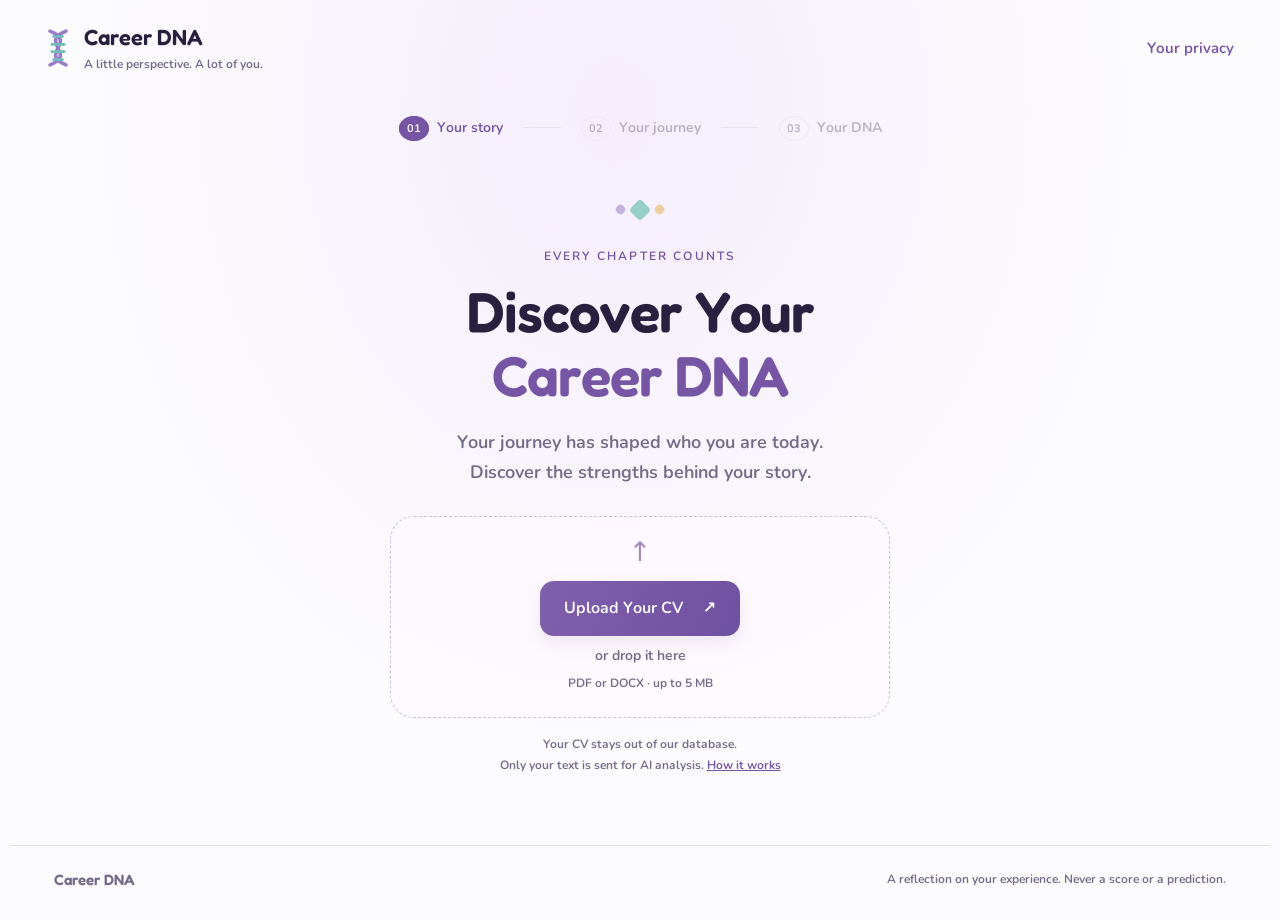
==== preview/index.html @ eb5e619c "Rebuild Career DNA V2 as a CV-only evidence-grounded three-screen experience" ====
<!doctype html>
<html lang="en">
  <head>
    <meta charset="utf-8" />
    <meta name="viewport" content="width=device-width,initial-scale=1" />
    <meta
      name="description"
      content="Discover the strengths behind your story. An evidence-grounded reflection on your professional journey."
    />
    <title>Career DNA · The strengths behind your story</title>
    <style>
@font-face {
  font-family: Rounded;
  src: url("[data-uri]") format("truetype");
  font-display: swap;
}
@font-face {
  font-family: Body;
  src: url("[data-uri]") format("truetype");
  font-display: swap;
}
:root {
  --ink: #29203f;
  --muted: #756b88;
  --purple: #7655a5;
  --soft: #f3eefa;
  --line: #e8e1ef;
  --teal: #4b9390;
}
* {
  box-sizing: border-box;
}
body {
  margin: 0;
  color: var(--ink);
  background:
    radial-gradient(ellipse at 48% 12%, #f5edfc 0, transparent 55%), #fcfbfd;
  font:
    17px/1.6 Body,
    system-ui,
    sans-serif;
}
button,
input {
  font: inherit;
}
button,
label,
a {
  -webkit-tap-highlight-color: transparent;
}
button {
  cursor: pointer;
}
button:disabled {
  cursor: default;
  opacity: 0.48;
}
button,
a,
label,
input {
  touch-action: manipulation;
}
button:focus-visible,
a:focus-visible,
label:focus-visible,
input:focus-visible,
summary:focus-visible {
  outline: 3px solid #508f93;
  outline-offset: 5px;
}
h1,
h2,
h3,
p {
  margin: 0;
}
h1,
h2,
h3,
.brand {
  font-family: Rounded, system-ui, sans-serif;
  font-weight: 400;
}
h1 {
  font-size: clamp(36px, 4.4vw, 63px);
  line-height: 1.13;
  letter-spacing: -1px;
}
h2 {
  font-size: 27px;
  line-height: 1.3;
}
h3 {
  font-size: 22px;
  line-height: 1.35;
}
a {
  color: var(--purple);
}
[hidden] {
  display: none !important;
}
.site-header {
  max-width: 1320px;
  margin: auto;
  display: flex;
  justify-content: space-between;
  align-items: center;
  padding: 24px 42px;
}
.brand {
  display: flex;
  gap: 10px;
  align-items: center;
  text-decoration: none;
  color: var(--ink);
  font-size: 22px;
  line-height: 1.25;
}
.brand svg {
  width: 32px;
  height: 40px;
}
.brand-sub {
  display: block;
  font:
    12px/1.5 Body,
    sans-serif;
  color: var(--muted);
  margin-top: 3px;
}
.text-button,
.inline-button,
.evidence-button {
  border: 0;
  background: transparent;
  color: var(--purple);
  padding: 8px 4px;
  font-size: 15px;
}
.text-button:hover,
.inline-button:hover,
.evidence-button:hover {
  text-decoration: underline;
}
.inline-button {
  padding: 0;
  font-size: inherit;
  text-decoration: underline;
}
.progress {
  display: flex;
  align-items: center;
  justify-content: center;
  gap: 12px;
  margin: 12px auto 24px;
  max-width: 560px;
}
.progress button {
  border: 0;
  background: transparent;
  color: var(--muted);
  font-size: 14px;
  padding: 8px;
}
.progress button span {
  font-size: 11px;
  padding: 4px 7px;
  border: 1px solid var(--line);
  border-radius: 50%;
  margin-right: 4px;
}
.progress button[aria-current="step"] {
  color: var(--purple);
}
.progress button[aria-current="step"] span {
  background: var(--purple);
  border-color: var(--purple);
  color: white;
}
.progress-line {
  width: 38px;
  height: 1px;
  background: var(--line);
}
main {
  max-width: 1260px;
  margin: auto;
  padding: 12px 44px 50px;
}
.screen {
  animation: arrive 0.4s ease-out;
}
.discover {
  text-align: center;
  max-width: 850px;
  margin: auto;
}
.eyebrow {
  font-size: 12px;
  text-transform: uppercase;
  letter-spacing: 2.2px;
  color: var(--purple);
  margin-bottom: 14px;
}
.hero-mark {
  height: 36px;
  display: flex;
  gap: 7px;
  justify-content: center;
  align-items: center;
  margin: 9px auto 19px;
}
.hero-mark span {
  width: 9px;
  height: 9px;
  border-radius: 4px;
  background: #c5b1de;
  transform: rotate(45deg);
}
.hero-mark span:nth-child(2) {
  width: 16px;
  height: 16px;
  background: #95cfc7;
}
.hero-mark span:nth-child(3) {
  background: #edcea0;
}
h1 em {
  font-style: normal;
  color: var(--purple);
}
.hero-copy {
  font-size: 18px;
  color: var(--muted);
  margin: 21px auto 28px;
  line-height: 1.65;
}
.upload-panel {
  max-width: 500px;
  margin: auto;
}
.drop-zone {
  border: 1.5px dashed #cebfdf;
  border-radius: 24px;
  background: #fffafeb3;
  padding: 22px 24px;
  transition:
    background 0.2s,
    border-color 0.2s;
}
.drop-zone.dragging {
  background: #e9f6f3;
  border-color: var(--teal);
}
.upload-symbol {
  display: block;
  color: #a78dbf;
  font-size: 27px;
  line-height: 1;
  margin-bottom: 15px;
}
.button {
  display: inline-flex;
  align-items: center;
  justify-content: center;
  gap: 20px;
  background: linear-gradient(110deg, #8060ac, #6f51a1);
  color: white;
  border: 0;
  border-radius: 14px;
  padding: 15px 24px;
  min-height: 52px;
  font-size: 16px;
  font-weight: bold;
  box-shadow: 0 7px 17px #8060ac20;
  transition: transform 0.18s;
}
.button:hover {
  transform: translateY(-2px);
}
.drop-zone p {
  font-size: 14px;
  color: var(--muted);
  margin-top: 9px;
}
.drop-zone small {
  color: var(--muted);
  font-size: 12px;
}
.privacy-short {
  font-size: 12px;
  line-height: 1.8;
  color: var(--muted);
  margin-top: 16px;
}
.quiet-note {
  font-size: 13px;
  overflow-wrap: anywhere;
  color: var(--muted);
  margin-top: 18px;
}
.visually-hidden {
  position: absolute;
  width: 1px;
  height: 1px;
  padding: 0;
  margin: -1px;
  overflow: hidden;
  clip: rect(0, 0, 0, 0);
  white-space: nowrap;
  border: 0;
}
.panel {
  background: white;
  border: 1px solid var(--line);
  border-radius: 26px;
  padding: 30px;
  box-shadow: 0 14px 40px #59457107;
}
.loading {
  max-width: 580px;
  margin: 30px auto;
}
.loading h2 {
  font-size: 24px;
  margin: 15px auto;
}
.loading p {
  font-size: 15px;
  color: var(--muted);
}
.loading-world {
  display: flex;
  justify-content: center;
  gap: 16px;
  height: 55px;
  align-items: center;
}
.loading-world i {
  display: block;
  width: 35px;
  height: 20px;
  transform: rotate(-25deg) skew(20deg);
  border-radius: 7px;
  background: #b9dcd6;
  box-shadow:
    0 9px #9ab6cb,
    0 17px #dec9e8;
  animation: float 2.2s ease-in-out infinite;
}
.loading-world i:nth-child(2) {
  animation-delay: 0.3s;
  background: #e8d1a9;
}
.loading-world i:nth-child(3) {
  animation-delay: 0.6s;
  background: #c6b4e1;
}
.muted {
  color: var(--muted);
  font-size: 14px;
}
.loading .muted {
  margin-top: 8px;
  font-size: 13px;
}
.loading button {
  margin-top: 17px;
}
.error-panel {
  max-width: 640px;
  margin: 22px auto 0;
  border: 1px solid #eac6ce;
  border-radius: 17px;
  padding: 18px 22px;
  background: #fff6f8;
  color: #923f59;
  font-size: 15px;
}
.section-intro p:not(.eyebrow) {
  color: var(--muted);
  margin-top: 15px;
  font-size: 17px;
}
.section-intro {
  margin-bottom: 25px;
}
.centered {
  text-align: center;
  margin: 24px auto 37px;
}
.review {
  text-align: left;
  margin: 30px auto 0;
}
.review .section-intro p {
  font-size: 15px;
}
.review .section-intro h2 {
  font-size: 27px;
}
.review-row {
  display: grid;
  grid-template-columns: 34px 1fr 1.3fr 1fr 32px;
  gap: 12px;
  align-items: end;
  border-top: 1px solid var(--line);
  padding: 18px 0;
}
.review-index {
  color: #9b83b5;
  align-self: center;
  font-size: 14px;
}
.review-row label {
  font-size: 12px;
  color: var(--muted);
  display: block;
  min-width: 0;
}
.review-row input {
  display: block;
  width: 100%;
  min-width: 0;
  border: 1px solid #e3daeb;
  border-radius: 8px;
  padding: 9px;
  color: var(--ink);
  background: #fffdff;
  font-size: 14px;
  line-height: 1.35;
  margin-top: 5px;
}
.order-controls {
  display: flex;
  flex-direction: column;
  gap: 2px;
  justify-content: center;
}
.order-controls button {
  border: 0;
  border-radius: 4px;
  background: var(--soft);
  color: var(--purple);
  font-size: 13px;
}
.uncertainty {
  grid-column: 2/-1;
  font-size: 12px;
  color: #886a39;
}
.review-helper {
  font-size: 12px;
  color: var(--muted);
  margin: 14px 0 22px;
}
.review > .text-button {
  display: block;
  margin-top: 13px;
}
.journey-order {
  text-align: center;
  color: var(--muted);
  font-size: 13px;
  margin-top: -17px;
  margin-bottom: 26px;
}
.island-world {
  display: grid;
  grid-template-columns: repeat(3, minmax(0, 1fr));
  gap: 24px;
  position: relative;
}
.island-card {
  position: relative;
  min-width: 0;
  border: 1px solid #e8e1ef;
  border-radius: 25px;
  background: linear-gradient(170deg, #fff, #f8f5fc);
  box-shadow: 0 12px 25px #634d7f08;
  padding: 19px 23px 23px;
  display: flex;
  flex-direction: column;
}
.island-card:not(:nth-child(3n)):not(:last-child):after {
  content: "→";
  position: absolute;
  right: -22px;
  top: 150px;
  color: #af98cd;
  font-size: 24px;
  z-index: 1;
}
.chapter-number {
  font-size: 11px;
  text-transform: uppercase;
  letter-spacing: 1.6px;
  color: var(--muted);
  display: flex;
  justify-content: space-between;
}
.chapter-number span:last-child {
  font-size: 10px;
  text-transform: none;
  letter-spacing: 0;
}
.island-art {
  margin: 0 -14px -7px;
  aspect-ratio: 3/2;
  max-height: 230px;
}
.island-art svg {
  width: 100%;
  height: 100%;
  overflow: visible;
}
.stage-company {
  font-size: 12px;
  text-transform: uppercase;
  letter-spacing: 1.4px;
  color: var(--muted);
  margin: 4px 0 7px;
  overflow-wrap: anywhere;
}
.stage-role {
  font-size: 22px;
  overflow-wrap: anywhere;
}
.stage-period {
  font-size: 12px;
  color: var(--muted);
  margin-top: 6px;
}
.capability-chips {
  display: flex;
  flex-wrap: wrap;
  gap: 6px;
  margin-top: 17px;
  margin-bottom: 17px;
}
.capability-chips span {
  font-size: 12px;
  border: 1px solid #e3dae9;
  border-radius: 9px;
  background: #ffffffa3;
  padding: 5px 8px;
  color: #5e4d77;
  line-height: 1.4;
}
.island-card details {
  border-top: 1px solid var(--line);
  padding-top: 12px;
  margin-top: auto;
  font-size: 14px;
  color: var(--muted);
}
summary {
  cursor: pointer;
  color: var(--purple);
  font-size: 13px;
}
.island-card details p {
  margin: 12px 0 4px;
}
.screen-action {
  text-align: center;
  margin: 35px auto 0;
}
.screen-action > .text-button {
  display: block;
  margin: 10px auto;
}
.identity-card {
  text-align: center;
  max-width: 870px;
  margin: 0 auto 39px;
  background: linear-gradient(125deg, #fff, #f7f0fd 60%, #edf8f5);
  border: 1px solid #e5daee;
  border-radius: 29px;
  padding: 24px 45px;
  box-shadow: 0 16px 40px #5e427608;
}
.dna-symbol {
  width: 65px;
  height: 90px;
  margin: 0 auto 10px;
  display: block;
}
.identity-label {
  font-size: 12px;
  letter-spacing: 0.6px;
  color: var(--muted);
  margin-bottom: 12px;
}
.identity-card h2 {
  font-size: clamp(24px, 2.5vw, 34px);
  line-height: 1.4;
  max-width: 700px;
  margin: auto;
}
.evidence-button {
  font-size: 12px;
  padding: 8px 0;
}
.identity-card .evidence-button {
  margin-top: 8px;
}
.dna-section-heading {
  text-align: center;
  margin: 0 auto 23px;
}
.dna-section-heading h2 {
  font-size: 26px;
}
.dna-section-heading p {
  color: var(--muted);
  font-size: 14px;
  margin-top: 6px;
}
.strength-grid {
  display: grid;
  grid-template-columns: repeat(3, minmax(0, 1fr));
  gap: 17px;
  align-items: stretch;
}
.strength-grid[data-count="1"] {
  max-width: 600px;
  margin: auto;
  grid-template-columns: 1fr;
}
.strength-grid[data-count="2"],
.strength-grid[data-count="4"] {
  grid-template-columns: repeat(2, minmax(0, 1fr));
}
.strength-card {
  border-radius: 22px;
  border: 1px solid #e6ddec;
  background: linear-gradient(155deg, #fff, var(--card-light, #f6f1fb));
  padding: 26px;
  display: flex;
  flex-direction: column;
}
.strength-motif {
  width: 40px;
  height: 40px;
  border-radius: 14px;
  background: var(--card-accent, #c6b2e1);
  color: #47335d;
  display: flex;
  align-items: center;
  justify-content: center;
  margin-bottom: 16px;
}
.strength-motif svg {
  width: 22px;
  height: 22px;
}
.strength-card h3 {
  font-size: 22px;
}
.strength-card p {
  font-size: 15px;
  line-height: 1.65;
  color: #665a78;
  margin: 13px 0 12px;
}
.strength-card .evidence-button {
  text-align: left;
  margin-top: auto;
}
.reflection-grid {
  display: grid;
  grid-template-columns: 1fr 1fr;
  gap: 23px;
  margin-top: 28px;
}
.reflection {
  border: 1px solid var(--line);
  border-radius: 23px;
  padding: 25px 29px;
  background: #ffffffa8;
}
.recognition {
  background: linear-gradient(130deg, #fffaf0, #fff);
}
.reflection-number {
  display: block;
  color: #ae91c8;
  font-size: 26px;
  margin-bottom: 7px;
}
.recognition .reflection-number {
  color: #b59b63;
}
.reflection h2 {
  font-size: 22px;
}
.reflection p {
  font-size: 15px;
  line-height: 1.8;
  color: #665c74;
  margin: 13px 0 4px;
}
.closing {
  font-family: Rounded, sans-serif;
  font-size: 21px;
  color: #78648b;
  margin-bottom: 12px;
}
footer {
  max-width: 1260px;
  border-top: 1px solid var(--line);
  margin: auto;
  padding: 22px 44px 28px;
  display: flex;
  justify-content: space-between;
  align-items: center;
  color: var(--muted);
  font-size: 12px;
}
footer > span {
  font-family: Rounded, sans-serif;
  font-size: 15px;
}
dialog {
  border: 1px solid var(--line);
  border-radius: 24px;
  color: var(--ink);
  max-width: 650px;
  width: calc(100% - 34px);
  max-height: 85vh;
  padding: 35px;
  box-shadow: 0 30px 100px #28193630;
}
dialog::backdrop {
  background: #29203f55;
  backdrop-filter: blur(3px);
}
dialog p {
  font-size: 15px;
  line-height: 1.8;
  margin-top: 17px;
}
dialog h2 {
  padding-right: 22px;
}
.dialog-close {
  position: absolute;
  right: 17px;
  top: 9px;
  font-size: 27px;
}
dialog .button {
  margin-top: 22px;
}
.evidence-item {
  padding: 18px 0;
  border-bottom: 1px solid var(--line);
}
.evidence-item h3 {
  font-size: 18px;
}
.evidence-item p {
  margin-top: 9px;
}
.evidence-item blockquote {
  margin: 12px 0 0;
  border-left: 3px solid #d0bcdf;
  padding-left: 15px;
  color: var(--muted);
  font-size: 14px;
  overflow-wrap: anywhere;
}
@keyframes arrive {
  from {
    opacity: 0;
    transform: translateY(7px);
  }
  to {
    opacity: 1;
    transform: translateY(0);
  }
}
@keyframes float {
  50% {
    translate: 0 -8px;
  }
}
@media (min-width: 1600px) {
  main {
    padding-top: 35px;
  }
  .discover {
    padding-top: 25px;
  }
}
@media (max-width: 1000px) {
  .island-world {
    grid-template-columns: repeat(2, minmax(0, 1fr));
  }
  .island-card:after {
    display: none;
  }
  .island-card:not(:nth-child(2n)):not(:last-child):after {
    display: block;
  }
  .strength-grid {
    grid-template-columns: repeat(2, minmax(0, 1fr));
  }
}
@media (max-width: 650px) {
  body {
    font-size: 16px;
  }
  .site-header {
    padding: 19px 21px;
  }
  .brand {
    font-size: 19px;
  }
  .brand-sub {
    font-size: 10px;
  }
  .site-header > .text-button {
    font-size: 12px;
  }
  .progress {
    gap: 3px;
    margin: 6px 15px 20px;
  }
  .progress button {
    font-size: 11px;
    padding: 7px 4px;
  }
  .progress-line {
    width: 13px;
  }
  .progress button span {
    font-size: 10px;
    margin-right: 2px;
    padding: 3px 5px;
  }
  main {
    padding: 10px 20px 35px;
  }
  .hero-mark {
    margin-top: 0;
  }
  .hero-copy {
    font-size: 16px;
    margin: 19px auto 25px;
  }
  .hero-copy br {
    display: none;
  }
  .hero-copy {
    max-width: 330px;
  }
  .eyebrow {
    font-size: 10px;
  }
  .drop-zone {
    padding: 22px 17px;
  }
  .panel {
    padding: 23px 18px;
  }
  .review-row {
    grid-template-columns: 25px 1fr 30px;
    gap: 10px;
  }
  .review-row label {
    grid-column: 2;
  }
  .review-row label:nth-of-type(1) {
    grid-row: auto;
  }
  .review-index {
    grid-row: 1 / span 3;
  }
  .order-controls {
    grid-column: 3;
    grid-row: 1 / span 3;
    gap: 8px;
  }
  .uncertainty {
    grid-column: 2/-1;
  }
  .review .button {
    font-size: 14px;
    gap: 10px;
    width: 100%;
    padding: 14px;
  }
  .review h2 {
    font-size: 24px;
  }
  .island-world,
  .strength-grid,
  .strength-grid[data-count],
  .reflection-grid {
    grid-template-columns: 1fr;
  }
  .island-card:after {
    display: none !important;
  }
  .island-card {
    padding: 20px 25px;
  }
  .island-art {
    max-height: 240px;
  }
  .centered {
    margin: 18px auto 27px;
  }
  .section-intro p:not(.eyebrow) {
    font-size: 15px;
  }
  .identity-card {
    padding: 23px 22px;
  }
  .identity-card h2 {
    font-size: 25px;
  }
  .reflection {
    padding: 24px;
  }
  .screen-action .button {
    font-size: 14px;
  }
  .loading h2 {
    font-size: 22px;
  }
  footer {
    display: block;
    text-align: center;
    padding: 21px;
  }
  footer p {
    margin-top: 6px;
  }
  dialog {
    padding: 28px 23px;
  }
  .strength-card {
    padding: 24px;
  }
  .reflection-grid {
    gap: 17px;
    margin-top: 20px;
  }
}
@media (prefers-reduced-motion: reduce) {
  *,
  *:before,
  *:after {
    animation: none !important;
    transition: none !important;
    scroll-behavior: auto !important;
  }
}

.journey-connections {
  position: absolute;
  inset: 0;
  width: 100%;
  height: 100%;
  overflow: visible;
  pointer-events: none;
  z-index: 0;
}
.island-card {
  z-index: 1;
}
.island-card:after {
  display: none !important;
}

</style>
  </head>
  <body>
    <header class="site-header">
      <a class="brand" href="#discover" aria-label="Career DNA home"
        ><svg viewBox="0 0 36 44" aria-hidden="true">
          <path
            d="M9 3C40 15-4 29 27 41M27 3C-4 15 40 29 9 41"
            fill="none"
            stroke="#9a7bc7"
            stroke-width="4"
            stroke-linecap="round"
          />
          <path
            d="M13 9h10M11 18h14M11 26h14M13 35h10"
            stroke="#71bdb9"
            stroke-width="3"
            stroke-linecap="round"
          /></svg
        ><span
          >Career DNA<span class="brand-sub"
            >A little perspective. A lot of you.</span
          ></span
        ></a
      ><button class="text-button" id="privacy-open">Your privacy</button>
    </header>
    <nav aria-label="Your progress" class="progress">
      <button data-screen="discover" aria-current="step">
        <span>01</span> Your story</button
      ><span class="progress-line"></span
      ><button data-screen="journey" disabled>
        <span>02</span> Your journey</button
      ><span class="progress-line"></span
      ><button data-screen="dna" disabled><span>03</span> Your DNA</button>
    </nav>
    <main>
      <section
        id="discover"
        class="screen discover"
        aria-labelledby="discover-title"
      >
        <div class="hero-mark" aria-hidden="true">
          <span></span><span></span><span></span>
        </div>
        <p class="eyebrow">Every chapter counts</p>
        <h1 id="discover-title">Discover Your<br /><em>Career DNA</em></h1>
        <p class="hero-copy">
          Your journey has shaped who you are today.<br />Discover the strengths
          behind your story.
        </p>
        <div id="upload-panel" class="upload-panel">
          <div class="drop-zone" id="drop-zone">
            <input
              id="cv-file"
              type="file"
              accept=".pdf,.docx,application/pdf,application/vnd.openxmlformats-officedocument.wordprocessingml.document"
              class="visually-hidden"
            /><span class="upload-symbol" aria-hidden="true">↑</span
            ><label class="button" for="cv-file" tabindex="0" id="upload-label"
              >Upload Your CV <span aria-hidden="true">↗</span></label
            >
            <p>or drop it here</p>
            <small>PDF or DOCX · up to 5 MB</small>
          </div>
          <p class="privacy-short">
            Your CV stays out of our database.<br />Only your text is sent for
            AI analysis.
            <button class="inline-button" id="privacy-inline">
              How it works
            </button>
          </p>
        </div>
        <div
          id="loading"
          class="loading panel"
          hidden
          role="status"
          aria-live="polite"
        >
          <div class="loading-world" aria-hidden="true">
            <i></i><i></i><i></i>
          </div>
          <h2 id="loading-title">Finding the chapters in your story…</h2>
          <p id="loading-copy">
            We’re reading your experience, not judging it.
          </p>
          <p class="muted" id="loading-time">This can take a minute or two.</p>
          <button class="text-button" id="cancel">Cancel</button>
        </div>
        <div id="review-panel" class="panel review" hidden>
          <div class="section-intro">
            <p class="eyebrow">A quick look</p>
            <h2>Does this look like your journey?</h2>
            <p>
              Fix any company, role or date we missed. Leave unknown dates
              blank.
            </p>
          </div>
          <p id="review-note" class="muted"></p>
          <div id="review-list"></div>
          <p class="review-helper">
            The order below becomes your journey order. Overlapping roles and
            career breaks are welcome.
          </p>
          <button class="button" id="analyse">
            Reveal the strengths behind my story
            <span aria-hidden="true">→</span></button
          ><button class="text-button" id="replace">
            Choose a different CV
          </button>
        </div>
        <div id="error-panel" class="error-panel" hidden role="alert">
          <p id="error-message"></p>
          <button class="text-button" id="retry">Try again</button>
        </div>
        <p class="quiet-note" id="file-label" aria-live="polite"></p>
      </section>
      <section
        id="journey"
        class="screen"
        hidden
        aria-labelledby="journey-title"
      >
        <div class="section-intro centered">
          <p class="eyebrow">Different chapters. Connected strengths.</p>
          <h1 id="journey-title" tabindex="-1">Your Career Journey</h1>
          <p>Each chapter added something only you could bring.</p>
        </div>
        <p class="journey-order" id="journey-order"></p>
        <div id="island-world" class="island-world"></div>
        <div class="screen-action">
          <button class="button" id="reveal">
            Discover My Career DNA <span aria-hidden="true">→</span></button
          ><button class="text-button" id="back-review">
            Back to my review
          </button>
        </div>
      </section>
      <section id="dna" class="screen" hidden aria-labelledby="dna-title">
        <div class="section-intro centered">
          <p class="eyebrow">The strengths behind your story</p>
          <h1 id="dna-title" tabindex="-1">My Career DNA</h1>
        </div>
        <div class="identity-card">
          <svg class="dna-symbol" viewBox="0 0 90 130" aria-hidden="true">
            <path
              d="M19 8C126 48-36 82 71 122M71 8C-36 48 126 82 19 122"
              stroke="#a38bc9"
              stroke-width="8"
              fill="none"
              stroke-linecap="round"
            />
            <path
              d="M31 21h28M23 45h44M23 83h44M31 109h28"
              stroke="#8dc8c0"
              stroke-width="6"
              stroke-linecap="round"
            />
          </svg>
          <p class="identity-label">A thread that runs through your work</p>
          <h2 id="identity"></h2>
          <button class="evidence-button" id="identity-evidence">
            See the evidence
          </button>
        </div>
        <div class="dna-section-heading">
          <h2>My Core Career DNA</h2>
          <p>What your experiences have helped you build.</p>
        </div>
        <div id="strengths" class="strength-grid"></div>
        <div class="reflection-grid">
          <article class="reflection">
            <span class="reflection-number" aria-hidden="true">↝</span>
            <h2>The Story Behind My Strengths</h2>
            <p id="evolution"></p>
            <button class="evidence-button" id="evolution-evidence">
              See the connections
            </button>
          </article>
          <article class="reflection recognition">
            <span class="reflection-number" aria-hidden="true">✧</span>
            <h2>A Moment of Recognition</h2>
            <p id="recognition"></p>
            <button class="evidence-button" id="recognition-evidence">
              See the evidence
            </button>
          </article>
        </div>
        <div class="screen-action">
          <p class="closing">Your story holds more than a list of roles.</p>
          <button class="text-button" id="back-journey">
            ← Revisit my journey</button
          ><button class="text-button" id="start-over">
            Start a new story
          </button>
        </div>
      </section>
    </main>
    <footer>
      <span>Career DNA</span>
      <p>A reflection on your experience. Never a score or a prediction.</p>
    </footer>
    <dialog id="privacy-dialog" aria-labelledby="privacy-title">
      <button
        class="dialog-close text-button"
        data-close
        aria-label="Close privacy details"
      >
        ×
      </button>
      <p class="eyebrow">Your story, handled with care</p>
      <h2 id="privacy-title">A little clarity on privacy</h2>
      <p>
        Your PDF or DOCX is uploaded to our server and read in an isolated
        process. The original file is discarded after reading; it is not saved
        to disk or a database.
      </p>
      <p>
        Extracted text, career facts and your corrections are sent to OpenAI for
        analysis. Common contact details are removed first, but automatic
        removal is not exhaustive. OpenAI and hosting providers apply their own
        processing and retention policies.
      </p>
      <p>
        Your review and results are held in temporary server memory for up to
        ten minutes. The browser holds the selected file and results in memory
        until you replace them, restart or leave. There is no account, document
        library or public publishing.
      </p>
      <p>
        If production counting is enabled, only anonymous creation totals and
        expiring random request receipts are stored, never CVs or results.
        Hosting may retain operational metadata such as network addresses.
      </p>
      <p>
        <a
          href="https://openai.com/policies/how-your-data-is-used-to-improve-model-performance/"
          target="_blank"
          rel="noopener noreferrer"
          >OpenAI data policies ↗</a
        >
      </p>
      <button class="button" data-close>Got it</button>
    </dialog>
    <dialog id="evidence-dialog" aria-labelledby="evidence-title">
      <button
        class="dialog-close text-button"
        data-close
        aria-label="Close evidence"
      >
        ×
      </button>
      <p class="eyebrow">Grounded in your experience</p>
      <h2 id="evidence-title">The story behind this insight</h2>
      <div id="evidence-content"></div>
      <p class="muted">
        Evidence links show where an interpretation comes from. They are not
        independent verification of your career.
      </p>
    </dialog>
    <script>
/* Pure semantic mapping. Future artwork providers may implement the same plan contract. */
window.CareerDesign = (() => {
  const families = {
    engineering: "workshop",
    technology: "laboratory",
    product: "bridges",
    creative: "garden",
    strategy: "observatory",
    leadership: "community",
    healthcare: "community",
    education: "garden",
    operations: "workshop",
    finance: "observatory",
    science: "laboratory",
    general: "bridges",
  };
  const palette = [
    { top: "#bde4e1", side: "#548e9f", accent: "#48b9ba", light: "#edfffa" },
    { top: "#cdb9ee", side: "#8d6db7", accent: "#a78adf", light: "#fbf6ff" },
    { top: "#bad9f8", side: "#6487bd", accent: "#79b7ed", light: "#f2f9ff" },
    { top: "#f3dbaa", side: "#b48b66", accent: "#e5b970", light: "#fff9eb" },
    { top: "#f1c6bf", side: "#b97d89", accent: "#e5a29a", light: "#fff7f2" },
    { top: "#cce6ba", side: "#7ca38c", accent: "#8fbd8c", light: "#f3fff1" },
  ];
  const hash = (s) =>
    [...s].reduce((a, c) => (Math.imul(a, 31) + c.charCodeAt(0)) >>> 0, 17);
  const affinity = {
    engineering: ["workshop", "bridges", "laboratory"],
    technology: ["laboratory", "bridges", "observatory"],
    product: ["bridges", "community", "observatory"],
    creative: ["garden", "observatory", "community"],
    education: ["garden", "community", "observatory"],
    healthcare: ["community", "garden", "workshop"],
    strategy: ["observatory", "bridges", "community"],
    leadership: ["community", "bridges", "observatory"],
    science: ["laboratory", "observatory", "garden"],
    finance: ["observatory", "workshop", "bridges"],
    operations: ["workshop", "bridges", "community"],
  };
  function plan(stages, insights) {
    const counts = {};
    return stages.map((stage, index) => {
      const insight = insights.find((s) => s.stage_id === stage.id);
      const domain = insight?.theme || stage.domain;
      const preferred = families[domain] || "bridges";
      const alternatives = [
        ...new Set([
          preferred,
          ...(affinity[domain] || []),
          ...Object.values(families),
        ]),
      ];
      const family = alternatives.reduce(
        (best, x) => ((counts[x] || 0) < (counts[best] || 0) ? x : best),
        alternatives[0],
      );
      const occurrence = counts[family] || 0;
      counts[family] = occurrence + 1;
      const seed = hash(stage.id + stage.role + (stage.company || ""));
      return {
        stageId: stage.id,
        family,
        domain,
        palette: palette[index % palette.length],
        seed,
        variant: ((hash(family) % 3) + occurrence) % 3,
        artworkProvider: "composed-svg-v1",
        camera: "isometric",
        light: "upper-left",
      };
    });
  }
  return { plan, families, palette };
})();

</script>
    <script>
/* Original modular miniature worlds. Text stays in accessible HTML, never in artwork. */
window.CareerIslands = (() => {
  const polygon = (points, fill, extra = "") =>
    `<polygon points="${points}" fill="${fill}" ${extra}/>`;
  function box(x, y, w = 35, d = 22, h = 35, color = "#eee", roof = "#fff") {
    return (
      polygon(
        `${x},${y} ${x + w},${y - d} ${x + w},${y - d - h} ${x},${y - h}`,
        color,
      ) +
      polygon(
        `${x + w},${y - d} ${x + w + d},${y} ${x + w + d},${y - h} ${x + w},${y - d - h}`,
        "#a6a5c9",
      ) +
      polygon(
        `${x},${y - h} ${x + w},${y - d - h} ${x + w + d},${y - h} ${x + d},${y + d / 2 - h}`,
        roof,
        'stroke="#ffffff" stroke-opacity=".55" stroke-width="1.5"',
      ) +
      polygon(
        `${x + 7},${y - h + 10} ${x + w - 7},${y - d - h + 10} ${x + w - 7},${y - d - 9} ${x + 7},${y - 9}`,
        "#fff",
        'opacity=".3"',
      ) +
      `<path d="M${x + w / 2} ${y - d / 2 - h + 10}v${Math.max(8, h - 20)}" stroke="${roof}" stroke-width="2" opacity=".7"/>`
    );
  }
  function tree(x, y, c = "#88c5aa", s = 1) {
    return `<g transform="translate(${x} ${y}) scale(${s})"><path d="M0 0V-21" stroke="#8a8197" stroke-width="4"/><ellipse cy="-27" rx="13" ry="18" fill="${c}"/><ellipse cx="-5" cy="-32" rx="8" ry="11" fill="#dcf0c8"/></g>`;
  }
  function terrain(shape, p) {
    const vertices = shape
      .split(" ")
      .map((pair) => pair.split(",").map(Number));
    const sides = vertices
      .map(([x, y], i) => {
        const [nx, ny] = vertices[(i + 1) % vertices.length];
        return polygon(
          `${x},${y} ${nx},${ny} ${nx},${ny + 24} ${x},${y + 24}`,
          i % 2 ? p.side : "#9b9bb9",
        );
      })
      .join("");
    return `<g stroke-linejoin="round">${sides}${polygon(shape, `url(#TOP)`)}${polygon(shape, "none", 'stroke="#ffffff" stroke-opacity=".55" stroke-width="2"')}</g>`;
  }
  function art(plan) {
    const p = plan.palette,
      id = "world_" + plan.stageId,
      f = plan.family;
    let land = "",
      objects = "";
    const base = (shape, p) => {
      const points = shape
        .split(" ")
        .map((pair, i) => {
          let [x, y] = pair.split(",").map(Number);
          const shift =
            plan.variant === 1
              ? i % 2
                ? 10
                : -8
              : plan.variant === 2
                ? i % 3
                  ? 5
                  : -12
                : 0;
          return `${x + shift},${y + (plan.variant === 2 && i % 2 ? -7 : 0)}`;
        })
        .join(" ");
      return terrain(points, p);
    };
    if (f === "workshop") {
      land = base(
        "32,141 104,104 153,111 195,85 325,140 252,184 173,172 115,189",
        p,
      );
      objects =
        box(87, 140, 52, 24, 38, p.accent, "#e8f5ff") +
        box(178, 137, 63, 28, 59, "#ded9ed", "#fef9ff") +
        `<g stroke="#7589ac" stroke-width="7"><path d="M148 130l32-17M126 149l50 11"/></g><g transform="translate(219 89)"><circle r="20" fill="#c0afd9" stroke="#fff" stroke-width="6"/><circle r="7" fill="#6c658b"/><path d="M0-27v8M27 0h-8M0 27v-8M-27 0h8" stroke="#8979ad" stroke-width="8"/></g>` +
        tree(273, 151, "#a5c7bc", 0.7);
    } else if (f === "laboratory") {
      land = base(
        "55,126 130,89 188,106 237,92 307,143 257,173 214,174 177,196 84,166",
        p,
      );
      objects =
        `<path d="M99 150l58-24 57 25 47-25M157 126v-22M214 151v17" fill="none" stroke="#f3fffc" stroke-width="4"/>` +
        box(140, 133, 53, 27, 44, "#a2cbdc", "#effcff") +
        polygon("230,74 252,107 239,144 214,112", p.accent) +
        polygon("230,74 239,144 230,113", "#fff", 'opacity=".55"') +
        `<ellipse cx="176" cy="86" rx="34" ry="13" fill="none" stroke="#b2a3e4" stroke-width="5"/><path d="M176 65v42" stroke="#fff" stroke-width="4"/><circle cx="176" cy="86" r="9" fill="#78d6cf"/>`;
    } else if (f === "bridges") {
      land =
        base("26,141 82,110 135,136 107,169 62,166", p) +
        base("150,123 211,91 268,121 213,155", p) +
        base("210,171 269,140 326,170 268,201", p);
      objects =
        `<path d="M109 137l49-14M216 145l29 20" stroke="#9b83b6" stroke-width="17"/><path d="M109 131l49-14M216 139l29 20" stroke="#f9f3ff" stroke-width="12"/>` +
        box(62, 143, 29, 14, 25, "#c9b5ed", "#fff9fd") +
        box(195, 123, 31, 18, 32, p.accent, "#f1fcff") +
        box(253, 171, 27, 16, 22, "#f3d498", "#fff8df") +
        tree(290, 164, "#8fc5ad", 0.65);
    } else if (f === "garden") {
      land = base(
        "35,140 65,112 112,101 167,108 222,95 286,112 321,147 273,177 218,184 151,177 97,189",
        p,
      );
      objects =
        `<path d="M79 151q57-65 97-18t92 8" fill="none" stroke="#fff6dc" stroke-width="13"/>` +
        box(139, 138, 57, 26, 41, "#e4bcbd", "#fff4dd") +
        polygon("137,98 176,65 224,99 196,112", "#ae9acb") +
        tree(84, 143, "#b2cdaa", 1.15) +
        tree(262, 142, "#9dbed3", 1) +
        `<ellipse cx="236" cy="163" rx="19" ry="8" fill="#8ed3dc"/><path d="M116 157l10-15 10 15z" fill="#eebaa6"/>`;
    } else if (f === "observatory") {
      land = base(
        "67,159 90,122 150,106 171,81 239,108 294,149 247,182 188,196 129,184",
        p,
      );
      objects =
        box(129, 151, 65, 32, 32, "#c5bfda", "#f7eeff") +
        box(151, 118, 44, 22, 41, "#e1dced", "#f9f5ff") +
        `<path d="M148 78a34 27 0 0170 0z" fill="#b4a0d5"/><path d="M177 51v27" stroke="#e9e1f8" stroke-width="4"/><g transform="translate(212 70) rotate(-28)"><rect x="-13" y="-6" width="39" height="12" rx="4" fill="#8a9fbd"/><ellipse cx="26" rx="6" ry="10" fill="#d9eff4"/></g><path d="M99 158l20-10m-6 17l20-10m-6 17l20-10" stroke="#fff7e8" stroke-width="7"/>` +
        tree(256, 155, "#a9cab8", 0.7);
    } else {
      land = base(
        "34,136 92,102 144,113 193,93 269,106 326,143 274,183 199,174 138,194 79,173",
        p,
      );
      objects =
        `<ellipse cx="181" cy="150" rx="40" ry="19" fill="#fbf7ed"/><path d="M89 144l70 6m44-13l43-12" stroke="#e8d8b9" stroke-width="9"/>` +
        box(69, 142, 35, 19, 33, "#d2b8da", "#fff1e4") +
        box(151, 116, 42, 22, 43, p.accent, "#f4f6ff") +
        box(241, 146, 33, 19, 31, "#f1cf9e", "#fff8e9") +
        tree(276, 157, "#8fc4ab", 0.85) +
        tree(118, 164, "#afc4dc", 0.65);
    }
    // Variation changes physical environmental composition, not just color or icon.
    objects +=
      plan.variant === 0
        ? tree(52, 156, "#b0ccb5", 0.65)
        : plan.variant === 1
          ? `<g fill="#f5cf8f"><ellipse cx="304" cy="154" rx="11" ry="5"/><ellipse cx="296" cy="162" rx="8" ry="4"/></g>`
          : `<path d="M54 151v-25l18 6-18 6" fill="#f2d39c" stroke="#af95b0" stroke-width="3"/>`;
    const svg = `<svg xmlns="http://www.w3.org/2000/svg" viewBox="0 0 360 240" role="img" aria-label="${f} miniature island" data-family="${f}" data-camera="isometric" data-light="upper-left"><defs><linearGradient id="TOP" x2=".8" y2="1"><stop stop-color="${p.light}"/><stop offset="1" stop-color="${p.top}"/></linearGradient><filter id="SHADOW" x="-25%" y="-30%" width="150%" height="170%"><feDropShadow dx="0" dy="7" stdDeviation="5" flood-color="#514370" flood-opacity=".14"/></filter></defs><ellipse cx="181" cy="218" rx="119" ry="11" fill="#7e6b9c" opacity=".09"/><g filter="url(#SHADOW)">${land}${objects}</g></svg>`;
    return svg
      .replaceAll("TOP", id + "_top")
      .replaceAll("SHADOW", id + "_shadow");
  }
  return { render: art };
})();

</script>
    <script>
/* Accessible stage content, independent from the career intelligence engine. */
window.CareerJourney = {
  render(container, result, showEvidence) {
    container._worldObserver?.disconnect();
    container.replaceChildren();
    const plans = CareerDesign.plan(result.stages, result.stage_insights);
    for (const [index, stage] of result.stages.entries()) {
      const insight = result.stage_insights.find(
          (x) => x.stage_id === stage.id,
        ),
        plan = plans[index];
      const card = document.createElement("article");
      card.className = "island-card";
      card.dataset.stageId = stage.id;
      card.dataset.family = plan.family;
      const el = (tag, cls, text) => {
        const n = document.createElement(tag);
        if (cls) n.className = cls;
        if (text !== undefined) n.textContent = text;
        return n;
      };
      const counter = el("div", "chapter-number");
      counter.append(
        el("span", "", `Chapter ${String(index + 1).padStart(2, "0")}`),
        el(
          "span",
          "",
          stage.kind === "career_break" ? "A pause in the journey" : "",
        ),
      );
      const artwork = el("div", "island-art");
      artwork.innerHTML = CareerIslands.render(plan); // Only our fixed, typed artwork plan enters SVG.
      const company = el(
        "p",
        "stage-company",
        stage.company || "Independent chapter",
      );
      const role = el("h2", "stage-role", stage.role);
      const period = el(
        "p",
        "stage-period",
        stage.period || "Period not provided",
      );
      const chips = el("div", "capability-chips");
      for (const cap of insight.capabilities)
        chips.append(el("span", "", cap.label));
      const details = el("details");
      details.append(
        el("summary", "", "What this chapter added"),
        el("p", "", insight.contribution.text),
      );
      const evidence = el("button", "evidence-button", "Explore the evidence");
      evidence.onclick = () => showEvidence(insight.contribution.fact_ids);
      details.append(evidence);
      card.append(counter, artwork, company, role, period, chips, details);
      container.append(card);
    }
    const ns = "http://www.w3.org/2000/svg",
      paths = document.createElementNS(ns, "svg");
    paths.classList.add("journey-connections");
    paths.setAttribute("aria-hidden", "true");
    container.prepend(paths);
    const connect = () => {
      const rect = container.getBoundingClientRect();
      if (!rect.width || !rect.height) return;
      paths.setAttribute("viewBox", `0 0 ${rect.width} ${rect.height}`);
      paths.replaceChildren();
      const cards = [...container.querySelectorAll(".island-card")];
      for (let i = 0; i < cards.length - 1; i++) {
        const a = cards[i].getBoundingClientRect(),
          b = cards[i + 1].getBoundingClientRect();
        const sameRow = Math.abs(a.top - b.top) < 10;
        let d;
        if (sameRow) {
          const y = a.top - rect.top + Math.min(a.height, b.height) * 0.5;
          d = `M${a.right - rect.left} ${y}H${b.left - rect.left}`;
        } else {
          const x1 = a.left + a.width / 2 - rect.left,
            x2 = b.left + b.width / 2 - rect.left,
            y1 = a.bottom - rect.top,
            y2 = b.top - rect.top,
            m = (y1 + y2) / 2;
          d = `M${x1} ${y1}V${m}H${x2}V${y2}`;
        }
        const path = document.createElementNS(ns, "path");
        path.setAttribute("d", d);
        path.setAttribute("fill", "none");
        path.setAttribute("stroke", "#b5a0ce");
        path.setAttribute("stroke-width", "2");
        path.setAttribute("stroke-dasharray", "3 4");
        path.setAttribute("stroke-linecap", "round");
        path.setAttribute("stroke-linejoin", "round");
        paths.append(path);
      }
    };
    container._worldObserver = new ResizeObserver(connect);
    container._worldObserver.observe(container);
    requestAnimationFrame(connect);
    return plans;
  },
};

</script>
    <script>
window.CareerDNA = {
  render(result, showEvidence) {
    document.getElementById("identity").textContent = result.identity.text;
    document.getElementById("evolution").textContent = result.evolution.text;
    document.getElementById("recognition").textContent =
      result.recognition.text;
    for (const key of ["identity", "evolution", "recognition"])
      document.getElementById(key + "-evidence").onclick = () =>
        showEvidence(result[key].fact_ids);
    const grid = document.getElementById("strengths");
    grid.replaceChildren();
    grid.dataset.count = result.core_dna.length;
    const paths = {
      domain: "M4 7h16v12H4zM8 3v8m8-8v8",
      transferable: "M3 12h17m-6-6 6 6-6 6",
      leadership: "M12 4v16M4 12h16M6 6l12 12M6 18 18 6",
      strategy: "M4 19 9 5l11 4-5 11zM9 5l6 15",
      technical: "M7 5 2 12l5 7m10-14 5 7-5 7m-4-16-2 18",
      commercial: "M4 19V9m8 10V4m8 15v-7",
      problem_solving: "M4 18 9 7l5 7 6-10",
      adaptability: "M4 8a8 8 0 0115-1m1 9a8 8 0 01-15 1M4 3v5h5m11 13v-5h-5",
    };
    result.core_dna.forEach((cap, i) => {
      const c = document.createElement("article");
      c.className = "strength-card";
      c.style.setProperty("--card-light", CareerDesign.palette[i % 6].light);
      c.style.setProperty("--card-accent", CareerDesign.palette[i % 6].top);
      const motif = document.createElement("div");
      motif.className = "strength-motif";
      motif.innerHTML = `<svg viewBox="0 0 24 24" aria-hidden="true"><path d="${paths[cap.category] || paths.transferable}" fill="none" stroke="currentColor" stroke-width="1.8" stroke-linecap="round" stroke-linejoin="round"/></svg>`;
      const h = document.createElement("h3");
      h.textContent = cap.title;
      const p = document.createElement("p");
      p.textContent = cap.explanation;
      const b = document.createElement("button");
      b.className = "evidence-button";
      b.textContent = "See the evidence";
      b.onclick = () => showEvidence(cap.fact_ids);
      c.append(motif, h, p, b);
      grid.append(c);
    });
  },
};

</script>
    <script>
/* One input path. No text/URL/voice onboarding or external parser dependencies. */
window.CareerUpload = {
  validate(files) {
    if (!files || files.length !== 1) throw Error("Choose one CV at a time.");
    const file = files[0],
      extension = file.name.split(".").pop().toLowerCase();
    if (!["pdf", "docx"].includes(extension))
      throw Error("Choose a PDF or DOCX file.");
    if (!file.size || file.size > 5 * 1024 * 1024)
      throw Error("Choose a CV smaller than 5 MB.");
    return {
      file,
      mime:
        extension === "pdf"
          ? "application/pdf"
          : "application/vnd.openxmlformats-officedocument.wordprocessingml.document",
    };
  },
};

</script>
    <script>
"use strict";
(() => {
  const $ = (id) => document.getElementById(id),
    screens = ["discover", "journey", "dna"];
  let analysedReview = null,
    upload = null,
    extraction = null,
    review = [],
    result = null,
    busy = false,
    epoch = 0,
    controller = null,
    pending = null;
  const rid = () => "req_" + crypto.randomUUID().replaceAll("-", "");
  function screen(name) {
    for (const s of screens) $(s).hidden = s !== name;
    for (const button of document.querySelectorAll("[data-screen]")) {
      button.disabled = button.dataset.screen !== "discover" && !result;
      button.setAttribute(
        "aria-current",
        button.dataset.screen === name ? "step" : "false",
      );
    }
    window.scrollTo({ top: 0, behavior: "instant" });
    if (name !== "discover") $(name + "-title").focus({ preventScroll: true });
  }
  function setBusy(value, operation) {
    busy = value;
    $("loading").hidden = !value;
    $("upload-panel").hidden = value || !!extraction;
    $("review-panel").hidden = value || !extraction;
    $("analyse").disabled = value;
    $("replace").disabled = value;
    $("cv-file").disabled = value;
    $("upload-label").setAttribute("aria-disabled", String(value));
    $("loading-title").textContent =
      operation === "analyse"
        ? "Seeing the strengths behind your story…"
        : "Finding the chapters in your story…";
    $("loading-copy").textContent =
      operation === "analyse"
        ? "Connecting your experiences with the evidence behind them."
        : "We’re reading your experience, not judging it.";
    for (const b of document.querySelectorAll("[data-screen]"))
      b.disabled = value || (b.dataset.screen !== "discover" && !result);
  }
  function error(message, retry = false) {
    $("error-message").textContent = message;
    $("error-panel").hidden = false;
    $("retry").hidden = !retry;
  }
  function clearError() {
    $("error-panel").hidden = true;
  }
  async function send(operation, body, mime, requestId, signal) {
    const timeout = setTimeout(() => controller?.abort("timeout"), 180000);
    try {
      const response = await fetch("/api/v2/" + operation, {
        method: "POST",
        headers: { "Content-Type": mime, "X-Request-ID": requestId },
        body,
        signal,
      });
      let data;
      try {
        data = await response.json();
      } catch {
        throw Error(
          "The connection was interrupted. Your file is still here—try again.",
        );
      }
      if (!response.ok)
        throw Error(
          data.error || "Something interrupted your journey. Please try again.",
        );
      return data;
    } finally {
      clearTimeout(timeout);
    }
  }
  async function run(operation) {
    if (
      busy ||
      (operation === "extract" && !upload) ||
      (operation === "analyse" && !extraction)
    )
      return;
    if (
      operation === "analyse" &&
      result &&
      analysedReview === JSON.stringify(review)
    ) {
      screen("journey");
      return;
    }
    const runEpoch = ++epoch;
    clearError();
    screen("discover");
    controller = new AbortController();
    setBusy(true, operation);
    const body =
      operation === "extract"
        ? upload.file
        : JSON.stringify({ session_id: extraction.session_id, review });
    const mime = operation === "extract" ? upload.mime : "application/json";
    if (!pending || pending.operation !== operation || pending.body !== body)
      pending = { operation, body, id: rid() };
    try {
      const data = await send(
        operation,
        body,
        mime,
        pending.id,
        controller.signal,
      );
      if (runEpoch !== epoch) return;
      if (operation === "extract") {
        if (data.status !== "ready") {
          pending = null;
          error(
            data.note ||
              "We could not find enough career experience. Try a more complete CV.",
          );
          return;
        }
        extraction = data;
        review = data.stages.map((s) => ({
          id: s.id,
          company: s.company,
          role: s.role,
          period: s.period,
        }));
        renderReview();
        $("review-note").textContent = data.note || "";
        pending = null;
      } else {
        if (
          data.schema_version !== "2.0" ||
          !Array.isArray(data.core_dna) ||
          !data.core_dna.length
        )
          throw Error("The reflection was incomplete. Please try again.");
        result = data;
        analysedReview = JSON.stringify(review);
        CareerJourney.render($("island-world"), result, showEvidence);
        CareerDNA.render(result, showEvidence);
        $("journey-order").textContent =
          "Chapters follow your reviewed order. Dates can overlap; not every journey is a straight line.";
        pending = null;
        screen("journey");
      }
    } catch (err) {
      if (runEpoch !== epoch) return;
      error(
        err.name === "AbortError"
          ? "This took longer than expected. Your file and review are safe—try again."
          : err instanceof TypeError
            ? "The connection was interrupted. Your file and review are safe—try again."
            : err.message,
        true,
      );
    } finally {
      if (runEpoch === epoch) {
        controller = null;
        setBusy(false);
        if (result && operation === "analyse" && !$("journey").hidden)
          screen("journey");
      }
    }
  }
  function renderReview() {
    $("review-list").replaceChildren();
    review.forEach((row, index) => {
      const el = document.createElement("div");
      el.className = "review-row";
      const number = document.createElement("span");
      number.className = "review-index";
      number.textContent = String(index + 1).padStart(2, "0");
      el.append(number);
      for (const [key, label, limit] of [
        ["company", "Company", 90],
        ["role", "Role", 90],
        ["period", "Period", 55],
      ]) {
        const l = document.createElement("label");
        l.textContent = label;
        const input = document.createElement("input");
        input.value = row[key] || "";
        input.maxLength = limit;
        input.autocomplete = "off";
        input.setAttribute("aria-label", `${label}, chapter ${index + 1}`);
        input.placeholder = key === "role" ? "Role" : "Not provided";
        input.required = key === "role";
        input.oninput = () => {
          row[key] = input.value.trim() || (key === "role" ? "" : null);
          pending = null;
          clearError();
        };
        l.append(input);
        el.append(l);
      }
      const controls = document.createElement("div");
      controls.className = "order-controls";
      for (const [delta, label, glyph] of [
        [-1, "Move up", "↑"],
        [1, "Move down", "↓"],
      ]) {
        const b = document.createElement("button");
        b.textContent = glyph;
        b.setAttribute("aria-label", `${label}, chapter ${index + 1}`);
        b.disabled = index + delta < 0 || index + delta >= review.length;
        b.onclick = () => {
          [review[index], review[index + delta]] = [
            review[index + delta],
            review[index],
          ];
          pending = null;
          renderReview();
          const target = $("review-list").children[index + delta].querySelector(
            ".order-controls button",
          );
          target?.focus();
        };
        controls.append(b);
      }
      el.append(controls);
      const original = extraction.stages.find((s) => s.id === row.id);
      if (original.uncertainty) {
        const note = document.createElement("p");
        note.className = "uncertainty";
        note.textContent = original.uncertainty;
        el.append(note);
      }
      $("review-list").append(el);
    });
  }
  function showEvidence(ids) {
    if (!result) return;
    const target = $("evidence-content");
    target.replaceChildren();
    for (const id of new Set(ids)) {
      const stage = result.stages.find((s) => s.facts.some((f) => f.id === id)),
        fact = stage?.facts.find((f) => f.id === id);
      if (!fact) continue;
      const item = document.createElement("article");
      item.className = "evidence-item";
      const h = document.createElement("h3");
      h.textContent = stage.role + (stage.company ? " · " + stage.company : "");
      const claim = document.createElement("p");
      claim.textContent = fact.claim;
      const quote = document.createElement("blockquote");
      quote.textContent = fact.quote;
      item.append(h, claim, quote);
      target.append(item);
    }
    $("evidence-dialog").showModal();
  }
  async function choose(files) {
    if (busy) return;
    clearError();
    let next;
    try {
      next = CareerUpload.validate(files);
    } catch (e) {
      error(e.message);
      return;
    }
    epoch++;
    upload = next;
    extraction = null;
    result = null;
    review = [];
    pending = null;
    $("file-label").textContent = next.file.name + " · selected";
    $("island-world").replaceChildren();
    $("strengths").replaceChildren();
    screen("discover");
    await run("extract");
  }
  function reset() {
    epoch++;
    controller?.abort();
    controller = null;
    upload = null;
    extraction = null;
    review = [];
    result = null;
    analysedReview = null;
    pending = null;
    busy = false;
    $("cv-file").value = "";
    $("file-label").textContent = "";
    $("evidence-dialog").close();
    $("evidence-content").replaceChildren();
    $("review-list").replaceChildren();
    $("island-world").replaceChildren();
    $("strengths").replaceChildren();
    for (const k of ["identity", "evolution", "recognition"])
      $(k).textContent = "";
    clearError();
    setBusy(false);
    screen("discover");
  }
  $("cv-file").onchange = (e) => {
    const files = [...e.target.files];
    e.target.value = "";
    if (files.length) choose(files);
  };
  $("upload-label").onkeydown = (e) => {
    if (["Enter", " "].includes(e.key)) {
      e.preventDefault();
      if (!busy) $("cv-file").click();
    }
  };
  const drop = $("drop-zone");
  for (const event of ["dragenter", "dragover"])
    drop.addEventListener(event, (e) => {
      e.preventDefault();
      if (!busy) drop.classList.add("dragging");
    });
  for (const event of ["dragleave", "drop"])
    drop.addEventListener(event, (e) => {
      e.preventDefault();
      drop.classList.remove("dragging");
    });
  drop.addEventListener("drop", (e) => choose([...e.dataTransfer.files]));
  $("analyse").onclick = () => {
    if (review.some((r) => !r.role || !r.role.trim())) {
      error("Each chapter needs a role.");
      return;
    }
    run("analyse");
  };
  $("retry").onclick = () =>
    run(pending?.operation || (extraction ? "analyse" : "extract"));
  $("cancel").onclick = () => {
    epoch++;
    controller?.abort();
    controller = null;
    setBusy(false);
    error("Paused here. Your file and review are safe.", true);
  };
  $("replace").onclick = () => {
    reset();
    $("cv-file").click();
  };
  $("reveal").onclick = () => screen("dna");
  $("back-review").onclick = () => {
    screen("discover");
    setBusy(false);
  };
  $("back-journey").onclick = () => screen("journey");
  $("start-over").onclick = reset;
  document.querySelector(".brand").onclick = (e) => {
    e.preventDefault();
    screen("discover");
  };
  for (const b of document.querySelectorAll("[data-screen]"))
    b.onclick = () => screen(b.dataset.screen);
  $("privacy-open").onclick = $("privacy-inline").onclick = () =>
    $("privacy-dialog").showModal();
  for (const b of document.querySelectorAll("[data-close]"))
    b.onclick = () => b.closest("dialog").close();
  for (const d of document.querySelectorAll("dialog"))
    d.onclick = (e) => {
      if (e.target === d) {
        const r = d.getBoundingClientRect();
        if (
          e.clientX < r.left ||
          e.clientX > r.right ||
          e.clientY < r.top ||
          e.clientY > r.bottom
        )
          d.close();
      }
    };
  window.addEventListener("pagehide", () => {
    reset();
  });
  screen("discover");
})();

</script>
  </body>
</html>
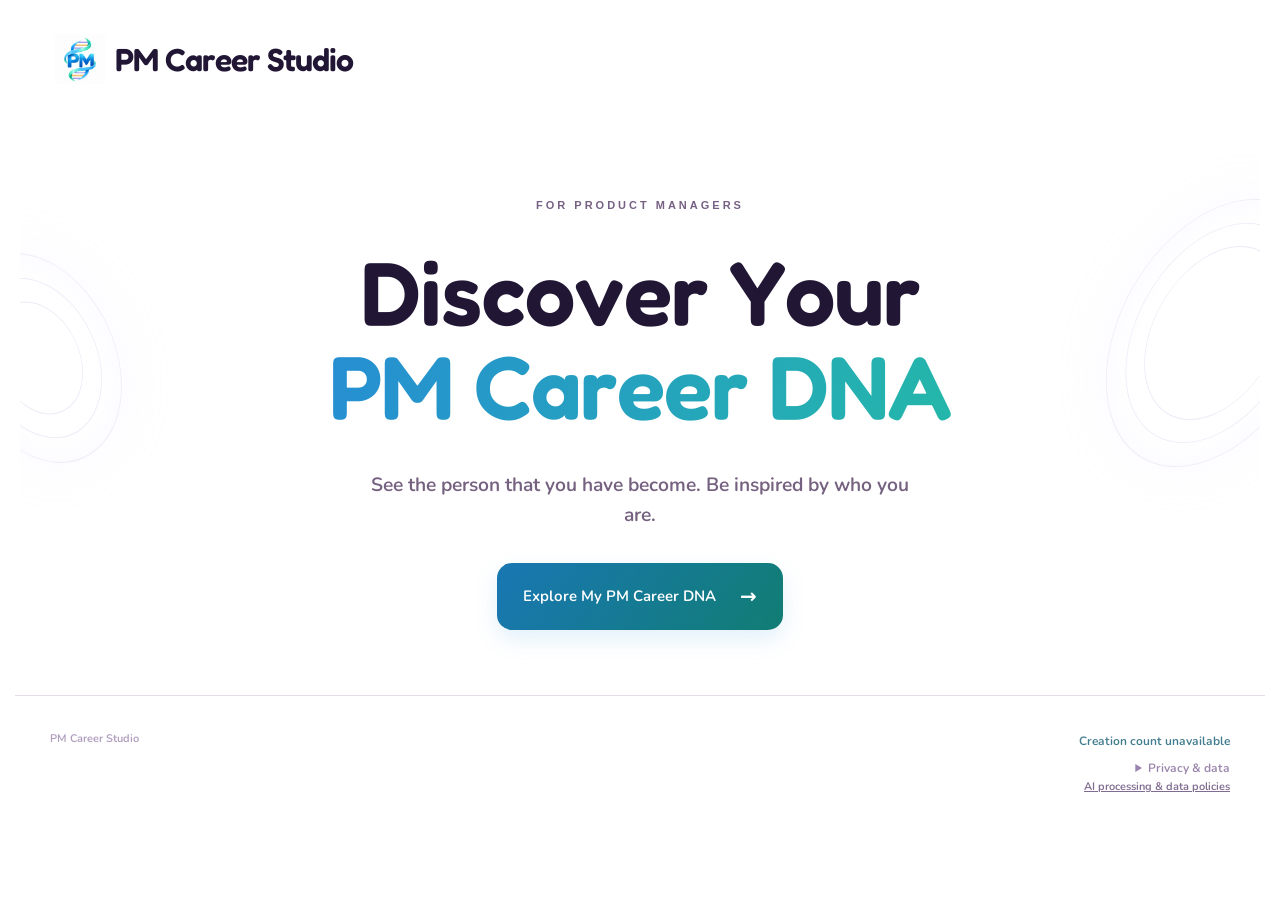
==== commit 3a4a3492: "Restore original PM Studio flow with CV-first generation and content-only on-demand refinement" ====
--- a/preview/index.html
+++ b/preview/index.html
@@ -1,2031 +1,882 @@
-<!doctype html>
-<html lang="en">
-  <head>
-    <meta charset="utf-8" />
-    <meta name="viewport" content="width=device-width,initial-scale=1" />
-    <meta
-      name="description"
-      content="Discover the strengths behind your story. An evidence-grounded reflection on your professional journey."
-    />
-    <title>Career DNA · The strengths behind your story</title>
-    <style>
-@font-face {
-  font-family: Rounded;
-  src: url("[data-uri]") format("truetype");
-  font-display: swap;
-}
-@font-face {
-  font-family: Body;
-  src: url("[data-uri]") format("truetype");
-  font-display: swap;
-}
-:root {
-  --ink: #29203f;
-  --muted: #756b88;
-  --purple: #7655a5;
-  --soft: #f3eefa;
-  --line: #e8e1ef;
-  --teal: #4b9390;
-}
-* {
-  box-sizing: border-box;
-}
-body {
-  margin: 0;
-  color: var(--ink);
-  background:
-    radial-gradient(ellipse at 48% 12%, #f5edfc 0, transparent 55%), #fcfbfd;
-  font:
-    17px/1.6 Body,
-    system-ui,
-    sans-serif;
-}
-button,
-input {
-  font: inherit;
-}
-button,
-label,
-a {
-  -webkit-tap-highlight-color: transparent;
-}
-button {
-  cursor: pointer;
-}
-button:disabled {
-  cursor: default;
-  opacity: 0.48;
-}
-button,
-a,
-label,
-input {
-  touch-action: manipulation;
-}
-button:focus-visible,
-a:focus-visible,
-label:focus-visible,
-input:focus-visible,
-summary:focus-visible {
-  outline: 3px solid #508f93;
-  outline-offset: 5px;
-}
-h1,
-h2,
-h3,
-p {
-  margin: 0;
-}
-h1,
-h2,
-h3,
-.brand {
-  font-family: Rounded, system-ui, sans-serif;
-  font-weight: 400;
-}
-h1 {
-  font-size: clamp(36px, 4.4vw, 63px);
-  line-height: 1.13;
-  letter-spacing: -1px;
-}
-h2 {
-  font-size: 27px;
-  line-height: 1.3;
-}
-h3 {
-  font-size: 22px;
-  line-height: 1.35;
-}
-a {
-  color: var(--purple);
-}
-[hidden] {
-  display: none !important;
-}
-.site-header {
-  max-width: 1320px;
-  margin: auto;
-  display: flex;
-  justify-content: space-between;
-  align-items: center;
-  padding: 24px 42px;
-}
-.brand {
-  display: flex;
-  gap: 10px;
-  align-items: center;
-  text-decoration: none;
-  color: var(--ink);
-  font-size: 22px;
-  line-height: 1.25;
-}
-.brand svg {
-  width: 32px;
-  height: 40px;
-}
-.brand-sub {
-  display: block;
-  font:
-    12px/1.5 Body,
-    sans-serif;
-  color: var(--muted);
-  margin-top: 3px;
-}
-.text-button,
-.inline-button,
-.evidence-button {
-  border: 0;
-  background: transparent;
-  color: var(--purple);
-  padding: 8px 4px;
-  font-size: 15px;
-}
-.text-button:hover,
-.inline-button:hover,
-.evidence-button:hover {
-  text-decoration: underline;
-}
-.inline-button {
-  padding: 0;
-  font-size: inherit;
-  text-decoration: underline;
-}
-.progress {
-  display: flex;
-  align-items: center;
-  justify-content: center;
-  gap: 12px;
-  margin: 12px auto 24px;
-  max-width: 560px;
-}
-.progress button {
-  border: 0;
-  background: transparent;
-  color: var(--muted);
-  font-size: 14px;
-  padding: 8px;
-}
-.progress button span {
-  font-size: 11px;
-  padding: 4px 7px;
-  border: 1px solid var(--line);
-  border-radius: 50%;
-  margin-right: 4px;
-}
-.progress button[aria-current="step"] {
-  color: var(--purple);
-}
-.progress button[aria-current="step"] span {
-  background: var(--purple);
-  border-color: var(--purple);
-  color: white;
-}
-.progress-line {
-  width: 38px;
-  height: 1px;
-  background: var(--line);
-}
-main {
-  max-width: 1260px;
-  margin: auto;
-  padding: 12px 44px 50px;
-}
-.screen {
-  animation: arrive 0.4s ease-out;
-}
-.discover {
-  text-align: center;
-  max-width: 850px;
-  margin: auto;
-}
-.eyebrow {
-  font-size: 12px;
-  text-transform: uppercase;
-  letter-spacing: 2.2px;
-  color: var(--purple);
-  margin-bottom: 14px;
-}
-.hero-mark {
-  height: 36px;
-  display: flex;
-  gap: 7px;
-  justify-content: center;
-  align-items: center;
-  margin: 9px auto 19px;
-}
-.hero-mark span {
-  width: 9px;
-  height: 9px;
-  border-radius: 4px;
-  background: #c5b1de;
-  transform: rotate(45deg);
-}
-.hero-mark span:nth-child(2) {
-  width: 16px;
-  height: 16px;
-  background: #95cfc7;
-}
-.hero-mark span:nth-child(3) {
-  background: #edcea0;
-}
-h1 em {
-  font-style: normal;
-  color: var(--purple);
-}
-.hero-copy {
-  font-size: 18px;
-  color: var(--muted);
-  margin: 21px auto 28px;
-  line-height: 1.65;
-}
-.upload-panel {
-  max-width: 500px;
-  margin: auto;
-}
-.drop-zone {
-  border: 1.5px dashed #cebfdf;
-  border-radius: 24px;
-  background: #fffafeb3;
-  padding: 22px 24px;
-  transition:
-    background 0.2s,
-    border-color 0.2s;
-}
-.drop-zone.dragging {
-  background: #e9f6f3;
-  border-color: var(--teal);
-}
-.upload-symbol {
-  display: block;
-  color: #a78dbf;
-  font-size: 27px;
-  line-height: 1;
-  margin-bottom: 15px;
-}
-.button {
-  display: inline-flex;
-  align-items: center;
-  justify-content: center;
-  gap: 20px;
-  background: linear-gradient(110deg, #8060ac, #6f51a1);
-  color: white;
-  border: 0;
-  border-radius: 14px;
-  padding: 15px 24px;
-  min-height: 52px;
-  font-size: 16px;
-  font-weight: bold;
-  box-shadow: 0 7px 17px #8060ac20;
-  transition: transform 0.18s;
-}
-.button:hover {
-  transform: translateY(-2px);
-}
-.drop-zone p {
-  font-size: 14px;
-  color: var(--muted);
-  margin-top: 9px;
-}
-.drop-zone small {
-  color: var(--muted);
-  font-size: 12px;
-}
-.privacy-short {
-  font-size: 12px;
-  line-height: 1.8;
-  color: var(--muted);
-  margin-top: 16px;
-}
-.quiet-note {
-  font-size: 13px;
-  overflow-wrap: anywhere;
-  color: var(--muted);
-  margin-top: 18px;
-}
-.visually-hidden {
-  position: absolute;
-  width: 1px;
-  height: 1px;
-  padding: 0;
-  margin: -1px;
-  overflow: hidden;
-  clip: rect(0, 0, 0, 0);
-  white-space: nowrap;
-  border: 0;
-}
-.panel {
-  background: white;
-  border: 1px solid var(--line);
-  border-radius: 26px;
-  padding: 30px;
-  box-shadow: 0 14px 40px #59457107;
-}
-.loading {
-  max-width: 580px;
-  margin: 30px auto;
-}
-.loading h2 {
-  font-size: 24px;
-  margin: 15px auto;
-}
-.loading p {
-  font-size: 15px;
-  color: var(--muted);
-}
-.loading-world {
-  display: flex;
-  justify-content: center;
-  gap: 16px;
-  height: 55px;
-  align-items: center;
-}
-.loading-world i {
-  display: block;
-  width: 35px;
-  height: 20px;
-  transform: rotate(-25deg) skew(20deg);
-  border-radius: 7px;
-  background: #b9dcd6;
-  box-shadow:
-    0 9px #9ab6cb,
-    0 17px #dec9e8;
-  animation: float 2.2s ease-in-out infinite;
-}
-.loading-world i:nth-child(2) {
-  animation-delay: 0.3s;
-  background: #e8d1a9;
-}
-.loading-world i:nth-child(3) {
-  animation-delay: 0.6s;
-  background: #c6b4e1;
-}
-.muted {
-  color: var(--muted);
-  font-size: 14px;
-}
-.loading .muted {
-  margin-top: 8px;
-  font-size: 13px;
-}
-.loading button {
-  margin-top: 17px;
-}
-.error-panel {
-  max-width: 640px;
-  margin: 22px auto 0;
-  border: 1px solid #eac6ce;
-  border-radius: 17px;
-  padding: 18px 22px;
-  background: #fff6f8;
-  color: #923f59;
-  font-size: 15px;
-}
-.section-intro p:not(.eyebrow) {
-  color: var(--muted);
-  margin-top: 15px;
-  font-size: 17px;
-}
-.section-intro {
-  margin-bottom: 25px;
-}
-.centered {
-  text-align: center;
-  margin: 24px auto 37px;
-}
-.review {
-  text-align: left;
-  margin: 30px auto 0;
-}
-.review .section-intro p {
-  font-size: 15px;
-}
-.review .section-intro h2 {
-  font-size: 27px;
-}
-.review-row {
-  display: grid;
-  grid-template-columns: 34px 1fr 1.3fr 1fr 32px;
-  gap: 12px;
-  align-items: end;
-  border-top: 1px solid var(--line);
-  padding: 18px 0;
-}
-.review-index {
-  color: #9b83b5;
-  align-self: center;
-  font-size: 14px;
-}
-.review-row label {
-  font-size: 12px;
-  color: var(--muted);
-  display: block;
-  min-width: 0;
-}
-.review-row input {
-  display: block;
-  width: 100%;
-  min-width: 0;
-  border: 1px solid #e3daeb;
-  border-radius: 8px;
-  padding: 9px;
-  color: var(--ink);
-  background: #fffdff;
-  font-size: 14px;
-  line-height: 1.35;
-  margin-top: 5px;
-}
-.order-controls {
-  display: flex;
-  flex-direction: column;
-  gap: 2px;
-  justify-content: center;
-}
-.order-controls button {
-  border: 0;
-  border-radius: 4px;
-  background: var(--soft);
-  color: var(--purple);
-  font-size: 13px;
-}
-.uncertainty {
-  grid-column: 2/-1;
-  font-size: 12px;
-  color: #886a39;
-}
-.review-helper {
-  font-size: 12px;
-  color: var(--muted);
-  margin: 14px 0 22px;
-}
-.review > .text-button {
-  display: block;
-  margin-top: 13px;
-}
-.journey-order {
-  text-align: center;
-  color: var(--muted);
-  font-size: 13px;
-  margin-top: -17px;
-  margin-bottom: 26px;
-}
-.island-world {
-  display: grid;
-  grid-template-columns: repeat(3, minmax(0, 1fr));
-  gap: 24px;
-  position: relative;
-}
-.island-card {
-  position: relative;
-  min-width: 0;
-  border: 1px solid #e8e1ef;
-  border-radius: 25px;
-  background: linear-gradient(170deg, #fff, #f8f5fc);
-  box-shadow: 0 12px 25px #634d7f08;
-  padding: 19px 23px 23px;
-  display: flex;
-  flex-direction: column;
-}
-.island-card:not(:nth-child(3n)):not(:last-child):after {
-  content: "→";
-  position: absolute;
-  right: -22px;
-  top: 150px;
-  color: #af98cd;
-  font-size: 24px;
-  z-index: 1;
-}
-.chapter-number {
-  font-size: 11px;
-  text-transform: uppercase;
-  letter-spacing: 1.6px;
-  color: var(--muted);
-  display: flex;
-  justify-content: space-between;
-}
-.chapter-number span:last-child {
-  font-size: 10px;
-  text-transform: none;
-  letter-spacing: 0;
-}
-.island-art {
-  margin: 0 -14px -7px;
-  aspect-ratio: 3/2;
-  max-height: 230px;
-}
-.island-art svg {
-  width: 100%;
-  height: 100%;
-  overflow: visible;
-}
-.stage-company {
-  font-size: 12px;
-  text-transform: uppercase;
-  letter-spacing: 1.4px;
-  color: var(--muted);
-  margin: 4px 0 7px;
-  overflow-wrap: anywhere;
-}
-.stage-role {
-  font-size: 22px;
-  overflow-wrap: anywhere;
-}
-.stage-period {
-  font-size: 12px;
-  color: var(--muted);
-  margin-top: 6px;
-}
-.capability-chips {
-  display: flex;
-  flex-wrap: wrap;
-  gap: 6px;
-  margin-top: 17px;
-  margin-bottom: 17px;
-}
-.capability-chips span {
-  font-size: 12px;
-  border: 1px solid #e3dae9;
-  border-radius: 9px;
-  background: #ffffffa3;
-  padding: 5px 8px;
-  color: #5e4d77;
-  line-height: 1.4;
-}
-.island-card details {
-  border-top: 1px solid var(--line);
-  padding-top: 12px;
-  margin-top: auto;
-  font-size: 14px;
-  color: var(--muted);
-}
-summary {
-  cursor: pointer;
-  color: var(--purple);
-  font-size: 13px;
-}
-.island-card details p {
-  margin: 12px 0 4px;
-}
-.screen-action {
-  text-align: center;
-  margin: 35px auto 0;
-}
-.screen-action > .text-button {
-  display: block;
-  margin: 10px auto;
-}
-.identity-card {
-  text-align: center;
-  max-width: 870px;
-  margin: 0 auto 39px;
-  background: linear-gradient(125deg, #fff, #f7f0fd 60%, #edf8f5);
-  border: 1px solid #e5daee;
-  border-radius: 29px;
-  padding: 24px 45px;
-  box-shadow: 0 16px 40px #5e427608;
-}
-.dna-symbol {
-  width: 65px;
-  height: 90px;
-  margin: 0 auto 10px;
-  display: block;
-}
-.identity-label {
-  font-size: 12px;
-  letter-spacing: 0.6px;
-  color: var(--muted);
-  margin-bottom: 12px;
-}
-.identity-card h2 {
-  font-size: clamp(24px, 2.5vw, 34px);
-  line-height: 1.4;
-  max-width: 700px;
-  margin: auto;
-}
-.evidence-button {
-  font-size: 12px;
-  padding: 8px 0;
-}
-.identity-card .evidence-button {
-  margin-top: 8px;
-}
-.dna-section-heading {
-  text-align: center;
-  margin: 0 auto 23px;
-}
-.dna-section-heading h2 {
-  font-size: 26px;
-}
-.dna-section-heading p {
-  color: var(--muted);
-  font-size: 14px;
-  margin-top: 6px;
-}
-.strength-grid {
-  display: grid;
-  grid-template-columns: repeat(3, minmax(0, 1fr));
-  gap: 17px;
-  align-items: stretch;
-}
-.strength-grid[data-count="1"] {
-  max-width: 600px;
-  margin: auto;
-  grid-template-columns: 1fr;
-}
-.strength-grid[data-count="2"],
-.strength-grid[data-count="4"] {
-  grid-template-columns: repeat(2, minmax(0, 1fr));
-}
-.strength-card {
-  border-radius: 22px;
-  border: 1px solid #e6ddec;
-  background: linear-gradient(155deg, #fff, var(--card-light, #f6f1fb));
-  padding: 26px;
-  display: flex;
-  flex-direction: column;
-}
-.strength-motif {
-  width: 40px;
-  height: 40px;
-  border-radius: 14px;
-  background: var(--card-accent, #c6b2e1);
-  color: #47335d;
-  display: flex;
-  align-items: center;
-  justify-content: center;
-  margin-bottom: 16px;
-}
-.strength-motif svg {
-  width: 22px;
-  height: 22px;
-}
-.strength-card h3 {
-  font-size: 22px;
-}
-.strength-card p {
-  font-size: 15px;
-  line-height: 1.65;
-  color: #665a78;
-  margin: 13px 0 12px;
-}
-.strength-card .evidence-button {
-  text-align: left;
-  margin-top: auto;
-}
-.reflection-grid {
-  display: grid;
-  grid-template-columns: 1fr 1fr;
-  gap: 23px;
-  margin-top: 28px;
-}
-.reflection {
-  border: 1px solid var(--line);
-  border-radius: 23px;
-  padding: 25px 29px;
-  background: #ffffffa8;
-}
-.recognition {
-  background: linear-gradient(130deg, #fffaf0, #fff);
-}
-.reflection-number {
-  display: block;
-  color: #ae91c8;
-  font-size: 26px;
-  margin-bottom: 7px;
-}
-.recognition .reflection-number {
-  color: #b59b63;
-}
-.reflection h2 {
-  font-size: 22px;
-}
-.reflection p {
-  font-size: 15px;
-  line-height: 1.8;
-  color: #665c74;
-  margin: 13px 0 4px;
-}
-.closing {
-  font-family: Rounded, sans-serif;
-  font-size: 21px;
-  color: #78648b;
-  margin-bottom: 12px;
-}
-footer {
-  max-width: 1260px;
-  border-top: 1px solid var(--line);
-  margin: auto;
-  padding: 22px 44px 28px;
-  display: flex;
-  justify-content: space-between;
-  align-items: center;
-  color: var(--muted);
-  font-size: 12px;
-}
-footer > span {
-  font-family: Rounded, sans-serif;
-  font-size: 15px;
-}
-dialog {
-  border: 1px solid var(--line);
-  border-radius: 24px;
-  color: var(--ink);
-  max-width: 650px;
-  width: calc(100% - 34px);
-  max-height: 85vh;
-  padding: 35px;
-  box-shadow: 0 30px 100px #28193630;
-}
-dialog::backdrop {
-  background: #29203f55;
-  backdrop-filter: blur(3px);
-}
-dialog p {
-  font-size: 15px;
-  line-height: 1.8;
-  margin-top: 17px;
-}
-dialog h2 {
-  padding-right: 22px;
-}
-.dialog-close {
-  position: absolute;
-  right: 17px;
-  top: 9px;
-  font-size: 27px;
-}
-dialog .button {
-  margin-top: 22px;
-}
-.evidence-item {
-  padding: 18px 0;
-  border-bottom: 1px solid var(--line);
-}
-.evidence-item h3 {
-  font-size: 18px;
-}
-.evidence-item p {
-  margin-top: 9px;
-}
-.evidence-item blockquote {
-  margin: 12px 0 0;
-  border-left: 3px solid #d0bcdf;
-  padding-left: 15px;
-  color: var(--muted);
-  font-size: 14px;
-  overflow-wrap: anywhere;
-}
-@keyframes arrive {
-  from {
-    opacity: 0;
-    transform: translateY(7px);
+<!doctype html><html lang="en"><head><meta charset="utf-8"><meta name="viewport" content="width=device-width, initial-scale=1"><meta name="theme-color" content="#ffffff"><meta name="description" content="Discover the product-management experiences that shape your PM Career DNA."><title>PM Career Studio</title><meta property="og:title" content="PM Career Studio"><meta property="og:description" content="Discover the PM roles and capabilities shaped by your product experience."><style>
+:root{--ink:#211735;--muted:#898192;--purple:#8353dd;--line:#e4dbee;--teal:#62cbb5}*{box-sizing:border-box}html{scroll-behavior:smooth;scroll-padding-top:35px}body{margin:0;color:var(--ink);background:#f9f7fc;font-family:'DM Sans',system-ui,sans-serif;font-size:16px;background-image:radial-gradient(ellipse at 86% 5%,#e6ddfc80,transparent 38%),radial-gradient(ellipse at 7% 39%,#ecdcfb65,transparent 42%)}button,input,textarea,select{font:inherit}button,a,input,textarea,select{-webkit-tap-highlight-color:transparent}button{cursor:pointer}button:disabled{opacity:.55;cursor:wait}button:focus-visible,a:focus-visible,summary:focus-visible,select:focus-visible{outline:3px solid #9e79e8;outline-offset:5px}input:focus-visible,textarea:focus-visible{outline:none}a{color:inherit;text-decoration:none}.site-header{max-width:1400px;margin:auto;padding:34px 55px;display:flex;align-items:center;justify-content:space-between;gap:20px}.wordmark{display:flex;align-items:center;gap:10px;font-family:'Space Grotesk',sans-serif;font-size:clamp(22px,2.5vw,34px);font-weight:600;letter-spacing:-1.5px}.wordmark b{font-weight:500;color:#8c65c7}.wordmark i{height:7px;width:7px;background:#9d78f1;border-radius:50%;align-self:flex-start;margin-top:11px;box-shadow:0 0 12px #966ce8}.brand-symbol{width:34px;height:42px;color:#9165df}.header-link{font-size:13px;white-space:nowrap;border-bottom:1px solid #cfbfe5;padding:8px 0;color:#685277}.header-link span{margin-left:16px}.hero{max-width:1240px;padding:100px 30px 70px;margin:auto;text-align:center;position:relative;overflow:hidden}.eyebrow{font-family:'Space Grotesk',sans-serif;font-size:11px;letter-spacing:3px;font-weight:600;color:#9b86b1}.hero h1{font-family:'Space Grotesk',sans-serif;font-size:clamp(48px,7.8vw,104px);line-height:1.05;letter-spacing:-5px;font-weight:500;margin:30px 0 38px;position:relative;z-index:1}.hero h1 em{font-style:normal;color:#9566ce;background:linear-gradient(110deg,#8052d2 5%,#a16ed9 53%,#57bfae 100%);background-clip:text;-webkit-text-fill-color:transparent}.primary{border:0;border-radius:15px;padding:20px 26px;display:inline-flex;align-items:center;justify-content:center;gap:24px;color:white;background:linear-gradient(125deg,#8e62d9,#7750c0);box-shadow:0 9px 22px #7750c02a;font-size:15px;font-weight:600;transition:transform .2s,box-shadow .2s}.primary:hover{transform:translateY(-2px);box-shadow:0 12px 30px #7750c03a}.primary span:last-child{font-size:20px}.hero-button{position:relative;z-index:1;min-width:210px}.hero-orb{position:absolute;border:1px solid #dcd2e9;width:220px;height:220px;border-radius:50%;pointer-events:none;box-shadow:inset 0 0 40px #ddcbf750,0 0 70px #e4d7fa50}.hero-orb:before,.hero-orb:after{content:'';position:absolute;border:1px solid #dcd0ed;border-radius:50%;inset:25px}.hero-orb:after{inset:50px}.orb-one{top:130px;left:-92px;transform:rotate(-25deg) scaleX(.7)}.orb-two{top:70px;right:-100px;transform:rotate(30deg) scaleX(.65);width:290px;height:290px}.hero-track{display:flex;align-items:center;justify-content:center;gap:12px;margin:55px auto 0;color:#b3a4c6;font:11px 'Space Grotesk',sans-serif;letter-spacing:1px}.hero-track i{width:60px;height:1px;background:linear-gradient(90deg,#cfbce9,#e6dfed)}.studio{max-width:1140px;margin:20px auto 80px;padding:0 35px}.step-section{scroll-margin-top:40px}.step-heading{display:flex;align-items:center;gap:25px;padding:25px 0;border-top:1px solid #dfd5e9;margin-bottom:15px}.step-index{font:10px 'Space Grotesk',sans-serif;letter-spacing:1.5px;color:#a08cad;display:flex;flex-direction:column;gap:2px;flex-shrink:0}.step-index b{font-size:42px;line-height:1;letter-spacing:-2px;font-weight:400;color:#9e78cd}.step-heading h2{font:500 clamp(25px,3.5vw,40px)/1.1 'Space Grotesk',sans-serif;letter-spacing:-1.6px;margin:0}.step-heading h2 span{color:#a182d2}.composer{background:#ffffffde;border:1px solid #e1d6ed;box-shadow:0 18px 55px #7052860b;border-radius:24px;overflow:hidden;transition:box-shadow .2s,border-color .2s}.composer:focus-within{border-color:#ad8bdb;box-shadow:0 12px 44px #8c65b711,0 0 0 3px #b799dc12}.composer-top{display:flex;align-items:center;padding:26px 28px 0;gap:12px}.composer-top input{width:100%;border:0;background:transparent;color:#64546e;font-size:14px}.composer-top input::placeholder{color:#aa9bb6}.input-spark{color:#b4a0cc;font-size:26px}textarea{display:block;resize:vertical;width:100%;min-height:240px;max-height:650px;border:0;background:transparent;padding:24px 28px 20px;font-size:18px;line-height:1.7;color:#362b45}textarea::placeholder{color:#ab9fb7}.composer-tools{display:flex;justify-content:space-between;align-items:center;flex-wrap:wrap;gap:15px;padding:18px 22px;border-top:1px solid #f1ebf7}.input-actions{display:flex;gap:8px;flex-wrap:wrap}.tool-button{display:inline-flex;align-items:center;gap:8px;border:1px solid #ebe3f3;color:#766184;background:#faf7fe;border-radius:11px;padding:11px 13px;font-size:12px}.tool-button:hover{background:#f0e9f9;border-color:#cfbae9}svg{flex-shrink:0}.tool-button svg,.primary svg{width:17px;height:17px;fill:none;stroke:currentColor;stroke-width:1.7;stroke-linecap:round;stroke-linejoin:round}.tool-button.recording{color:#b83e6c;background:#ffedf3;border-color:#eeb3c7;animation:listen 1.5s infinite}.composer-tools select{background:transparent;border:0;color:#9c8aa8;max-width:135px;font-size:11px;padding:6px}.attachment{display:flex;align-items:center;gap:10px;margin:0 28px 15px;padding:11px 15px;border-radius:10px;background:#eefaf5;color:#2f9073;font-size:12px;overflow-wrap:anywhere}.attachment.failed{background:#fff0f1;color:#c14159}.attachment.reading{background:#f3eefa;color:#8a66b7}.attachment button{margin-left:auto;background:transparent;border:0;text-decoration:underline;color:inherit;flex-shrink:0;font-size:12px}.inline-status{min-height:23px;padding:8px 4px;font-size:12px;color:#95839e}.step-connector{display:flex;justify-content:center;align-items:center;height:85px;color:#b499cf;font-size:30px;font-weight:400}.generate-controls{display:flex;align-items:center;gap:26px;padding:10px 0 5px;flex-wrap:wrap}.generate-button{min-width:340px;justify-content:space-between;padding:22px 25px}.generate-button .spark{font-size:22px;color:#dfc8ff}.short-note{color:#a48ab6;font-size:12px}.error-box{border:1px solid #efd2dc;border-radius:13px;color:#a14362;background:#fff4f7;padding:17px 20px;margin-top:20px;font-size:13px;line-height:1.6}.loading-panel{text-align:center;background:#ffffffaa;border:1px solid #e4d8f2;border-radius:24px;padding:55px 25px;margin-top:25px}.loading-panel h3{font:500 19px 'Space Grotesk',sans-serif;color:#8b69ac;margin:24px 0}.dna-loader{height:60px;display:flex;justify-content:center;align-items:center;gap:9px}.dna-loader i{display:block;width:9px;height:38px;border-radius:7px;background:linear-gradient(#bda0e7,#6bcbb7);animation:helix 1.2s ease-in-out infinite}.dna-loader i:nth-child(2){animation-delay:.12s}.dna-loader i:nth-child(3){animation-delay:.24s}.dna-loader i:nth-child(4){animation-delay:.36s}.dna-loader i:nth-child(5){animation-delay:.48s}.loading-line{height:3px;max-width:230px;margin:auto;background:#e9dff2;border-radius:5px;overflow:hidden}.loading-line i{display:block;width:45%;height:100%;background:#ac83da;animation:progress 1.6s ease-in-out infinite}.result-heading{flex-wrap:wrap}.text-button{margin-left:auto;border:0;border-bottom:1px solid #d8c8e9;background:none;color:#8e72a7;font-size:12px;padding:8px 0}.poster-frame{padding:10px;border:1px solid #e4d8f4;border-radius:26px;background:#fff;box-shadow:0 22px 60px #79549d14}.result-actions{display:flex;align-items:center;justify-content:center;gap:16px;margin-top:28px;flex-wrap:wrap}.secondary{padding:19px 24px;border:1px solid #dcd0e9;background:#f5effb;color:#89709d;font-size:13px;border-radius:14px}footer{max-width:1250px;margin:auto;padding:35px;display:flex;gap:25px;justify-content:space-between;border-top:1px solid #e4dceb;font-size:11px;color:#b09ebd}footer>span{white-space:nowrap}footer details{max-width:550px;text-align:right}footer summary{cursor:pointer;color:#9a85ac}footer p{font-size:12px;line-height:1.7;color:#9a85ac}.hidden{display:none!important}.sr-only{position:absolute;width:1px;height:1px;padding:0;margin:-1px;overflow:hidden;clip:rect(0,0,0,0);white-space:nowrap;border:0}@keyframes helix{0%,100%{transform:scaleY(.45)}50%{transform:scaleY(1.25)}}@keyframes progress{0%{transform:translateX(-110%)}100%{transform:translateX(330%)}}@keyframes listen{50%{box-shadow:0 0 0 5px #e695b81a}}@media(max-width:700px){.site-header{padding:24px 20px}.wordmark{font-size:22px;letter-spacing:-1px;gap:6px}.brand-symbol{width:25px;height:32px}.wordmark i{display:none}.header-link{font-size:11px}.header-link span{margin-left:5px}.hero{padding:75px 20px 45px}.hero h1{font-size:60px;letter-spacing:-3.5px}.eyebrow{font-size:9px;letter-spacing:2px}.studio{padding:0 20px;margin-top:20px}.step-heading{gap:17px}.step-index b{font-size:36px}.step-heading h2{font-size:28px;letter-spacing:-1.2px}.composer-top{padding:20px 19px 0}textarea{font-size:16px;min-height:250px;padding:18px 20px}.composer-tools{padding:14px}.tool-button{font-size:11px;padding:10px 9px;gap:6px}.composer-tools select{margin-left:auto}.attachment{margin:0 18px 15px}.generate-button{min-width:0;width:100%;font-size:14px;padding:21px 19px}.short-note{display:none}.step-connector{height:55px}.poster-frame{padding:5px;border-radius:17px}.text-button{margin-left:60px;margin-top:0}.result-actions .primary{padding:16px 22px}.secondary{padding:16px 20px}.hero-orb{opacity:.55}footer{padding:25px 20px}.hero-track{margin-top:40px}}@media(prefers-reduced-motion:reduce){html{scroll-behavior:auto}*,*:before,*:after{animation:none!important;transition:none!important}}
+
+.arrow-glyph svg,.header-link svg,.step-connector svg,.text-button svg,.secondary svg{width:19px;height:19px;fill:none;stroke:currentColor;stroke-width:1.6;stroke-linecap:round;stroke-linejoin:round}.header-link{display:inline-flex;align-items:center;gap:16px}.text-button,.secondary{display:inline-flex;align-items:center;justify-content:center;gap:8px}.step-connector svg{width:27px;height:27px}
+/* Career DNA workspace and review layer, retaining the existing visual tokens. */
+.hero-description{max-width:600px;margin:-13px auto 30px;line-height:1.7;color:#766780;font-size:15px}.hero{padding-top:75px;padding-bottom:65px}.section-help{color:#7b6888;font-size:14px;line-height:1.6;margin:0 0 25px}.workspace-label{display:block;padding:18px 27px 0;color:#80678d;font-size:12px;font-weight:600}.source-panel{margin:5px 22px 22px;border:1px solid #d6e9e0;background:#f3fbf7;border-radius:16px;overflow:hidden}.source-panel.failed{background:#fff1f4;border-color:#f0c9d5}.source-panel textarea{min-height:130px;font-size:14px;padding:16px 20px;color:#3d5d50}.source-panel .workspace-label{padding:5px 20px}.source-top{display:flex;align-items:center;justify-content:space-between;padding:12px 20px;gap:16px;color:#36785f;font-size:12px}.source-top .text-button{margin:0;padding:4px;white-space:nowrap}.source-panel.failed .source-top{color:#ac375b}.file-hint,.processing-note{font-size:11px;color:#8c7b99}.composer-footer{padding:5px 25px 20px;border-top:1px solid #eee6f5}.composer-footer .primary{margin-top:10px}.helper{font-size:12px;line-height:1.7;color:#806d8f}.processing-note{line-height:1.7}.step-section+.step-section{margin-top:55px}.result-heading{display:flex;justify-content:space-between;align-items:center;gap:20px;margin-top:22px}.result-heading h3{font:500 28px 'Space Grotesk',sans-serif;letter-spacing:-1px;margin:0 0 10px}.format-label{display:flex;flex-direction:column;gap:7px;color:#8c709f;font-size:11px}.format-label select{padding:10px 15px;border-radius:9px;border:1px solid #ddcfee;background:#fff;color:#715787}.poster-frame{max-width:860px;margin:auto}.map-outline{display:grid;grid-template-columns:1fr 1fr;gap:12px;margin:20px 0}.outline-card{background:#ffffffa8;border:1px solid #e5daef;border-radius:14px;padding:16px;color:#5a4669}.outline-card>button,.outline-edit{border:0;background:none;padding:0;text-align:left;font-weight:600;color:#73528b;cursor:pointer}.outline-card p{font-size:12px;line-height:1.6;margin:8px 0}.outline-card small{font-size:10px;color:#8e7a9b}.outline-card.signature{grid-column:1/-1}.evidence-review{padding:20px;border:1px solid #e1d5ed;border-radius:16px;background:#fff9}.evidence-review summary{cursor:pointer;font-size:13px;color:#725886}.evidence-item{border-top:1px solid #eee3f4;margin-top:18px;padding-top:15px}.evidence-item h4{font-size:14px;margin:0}.evidence-item p,.evidence-item blockquote{font-size:12px;color:#796589;line-height:1.7;overflow-wrap:anywhere}.evidence-item blockquote{border-left:3px solid #d5bde8;padding-left:12px;margin-left:0}.chat-log{display:flex;flex-direction:column;gap:10px;margin-bottom:20px}.chat-message{max-width:90%;padding:14px 18px;background:#fff;border:1px solid #e5d7ef;border-radius:15px;font-size:13px;line-height:1.7;white-space:pre-wrap;overflow-wrap:anywhere}.chat-message.user{align-self:flex-end;background:#ede4f9}.chat-message.assistant{align-self:flex-start}.refinement-input{background:#fff;border:1px solid #dfd0ec;border-radius:18px;min-height:135px;font-size:15px}.refinement-input:focus{border-color:#a67ace;box-shadow:0 0 0 3px #a783cf15}.consent-line{display:flex;align-items:flex-start;gap:10px;font-size:12px;line-height:1.7;color:#7d638f;margin:17px 0}.consent-line input{margin-top:4px;accent-color:#9465cc}.refinement-actions{display:flex;align-items:center;gap:13px;flex-wrap:wrap}.refinement-actions .text-button{margin-left:0}.clarification-panel{padding:25px;background:#f0e9fa;border:1px solid #d6c3eb;border-radius:20px}.clarification-panel h3{font:500 21px/1.6 'Space Grotesk',sans-serif;margin-top:0}.clarification-panel textarea{background:white;border-radius:12px;min-height:110px;font-size:15px;margin-bottom:15px}.editor-panel{background:#fff;border:1px solid #dec9ee;border-radius:18px;padding:24px;margin:20px 0}.editor-panel h3{margin-top:0}.editor-panel label{display:block;font-size:12px;color:#7a5e8e;margin:13px 0 7px}.editor-panel input,.editor-panel textarea{width:100%;background:#fcfaff;border:1px solid #e0d2ed;padding:12px;border-radius:10px;font-size:14px;min-height:0}.editor-panel textarea{min-height:90px}.loading-panel .text-button{margin:0}.loading-panel p{font-size:13px;color:#8f72a3}.input-actions .tool-button{color:#6e507f}.wordmark{letter-spacing:-1px}button:disabled{cursor:not-allowed}button#cancel:disabled{opacity:.5}textarea:focus-visible,input:focus-visible{outline:2px solid #b28bd7;outline-offset:2px}.result-actions{justify-content:flex-start}.sr-only{position:absolute}.source-panel .workspace-label{color:#36785f}@media(max-width:700px){.hero-description{font-size:13px;max-width:320px}.hero h1{font-size:55px}.map-outline{grid-template-columns:1fr}.source-panel{margin:5px 13px 16px}.composer-footer{padding:5px 18px 20px}.composer-footer .primary{width:100%;font-size:13px}.file-hint{font-size:10px}.step-heading h2{font-size:27px}.result-heading h3{font-size:25px}.refinement-actions .primary{width:100%}.format-label select{padding:9px 11px}.result-actions .primary{width:100%}.evidence-review{padding:16px}.wordmark{font-size:21px}.studio{padding:0 16px}.chat-message{max-width:100%}.workspace-label{padding-left:20px}}
+
+/* Quiet composer focus; preserve a contained indicator for keyboard navigation. */
+.composer:focus-within{border-color:#e1d6ed;box-shadow:0 18px 55px #7052860b}
+#step-one:focus,.composer textarea:focus,.composer textarea:focus-visible,.composer input:focus,.composer input:focus-visible{outline:none;box-shadow:none}
+.keyboard-nav .composer textarea:focus,.keyboard-nav .composer input:focus{outline:2px solid #a9a0b2;outline-offset:-5px}
+.brand-symbol{width:44px;height:44px;object-fit:contain;border-radius:12px;flex-shrink:0}
+.footer-meta{max-width:540px;text-align:right}.footer-meta p{margin:0 0 8px}.footer-meta a{font-size:11px;text-decoration:underline;color:#806c90}
+.privacy-summary{font-size:12px;line-height:1.65;color:#806c90}.usage-count{font-size:12px;font-weight:600;color:#76558f}.generation-number{font-size:12px;color:#8b709e;margin:0 0 8px}
+@media(max-width:700px){.brand-symbol{width:34px;height:34px}.footer-meta{text-align:left}footer{align-items:flex-start;flex-direction:column;gap:14px}.privacy-summary{font-size:11px}}
+
+.keyboard-nav .composer input:focus{outline:none;box-shadow:0 2px 0 #a9a0b2}
+/* One fixed landscape download; the same SVG vocabulary reflows on phones. */
+.brand-symbol{width:50px;height:50px;border-radius:0;object-fit:contain}
+.career-map{margin-top:20px;border-radius:26px;padding:8px;background:#fff;border:1px solid #e4d8f2;box-shadow:0 15px 45px #8063a014;overflow:hidden}
+.career-map>svg{display:block;width:100%;height:auto;user-select:text}.map-mobile{display:none}
+.result-heading{align-items:center}.result-heading h3{margin:0}.result-heading .generation-number{margin:0}
+.result-actions{justify-content:center;margin-top:25px}.privacy-summary{max-width:570px}
+@media(max-width:700px){.map-desktop{display:none}.map-mobile{display:block}.career-map{padding:4px;border-radius:18px}.brand-symbol{width:39px;height:39px}.result-heading{gap:10px}}
+
+.career-map{padding:0;background:transparent;border:0;box-shadow:none;border-radius:28px;overflow:hidden}.career-map>svg{display:block;width:100%;height:auto}.full-journey{margin:15px 0 0;color:#77518c;font-size:13px}.full-journey>summary{cursor:pointer;text-align:center;padding:10px;list-style-position:inside}.full-journey[open]{border:1px solid #e6d9f3;border-radius:18px;padding:15px;background:#fff9}.full-journey h4{font-size:17px}.full-journey h5{font-size:14px;margin:20px 0 8px}.full-journey p{line-height:1.6}.full-journey blockquote{margin:10px 0;padding:5px 15px;border-left:2px solid #c2a4e6;color:#806b8c;line-height:1.6}.full-journey .original-context{white-space:pre-wrap;overflow-wrap:anywhere}
+
+[hidden]{display:none!important}
+
+body{background:#fff;background-image:none}.primary{background:linear-gradient(125deg,#399de0,#27b9ad);box-shadow:0 9px 22px #399de026}.wordmark b{color:#299caf}.hero h1 em{background:linear-gradient(110deg,#268ed3,#24b7a9);background-clip:text;-webkit-text-fill-color:transparent}.hero h1{font-size:clamp(42px,7vw,94px);letter-spacing:-3px}.step-index b{color:#4a9eb5}.usage-count{color:#427d8f}.hero-orb{opacity:.45}
+
+/* Exploration input only; the established hero, logo and animations are retained. */
+.career-input-heading{justify-content:center;text-align:center}.cv-upload{text-align:center;margin:35px auto 28px;max-width:720px}.cv-upload-button{font-size:18px;padding:17px 30px}.cv-upload .helper{margin-bottom:5px}.cv-upload .source-panel{margin:18px 0 0;padding:14px 20px}.cv-upload .source-top{margin:0}.cv-upload .source-top>div{display:flex;gap:16px}.unified-composer{max-width:900px;margin:auto}.unified-composer .composer-tools{justify-content:flex-start}.microphone{display:inline-flex;align-items:center;justify-content:center;min-width:52px;min-height:48px}.unified-composer .input-actions{align-items:center;gap:16px}.version-tools{display:flex;align-items:center;gap:15px}.version-tools select{border:1px solid #cbe5e9;border-radius:10px;padding:9px 12px;background:white;color:#24677a;font:inherit}.version-tools .text-button,.result-actions .text-button{margin:0}.privacy-summary summary{cursor:pointer}.privacy-summary p{font-size:12px;line-height:1.7}.unified-composer .clarification-panel{margin:12px 24px}.result-actions{gap:24px}.career-input-heading h2{margin:auto}
+@media(max-width:700px){.cv-upload .source-top{align-items:flex-start;gap:12px;flex-direction:column}.result-heading{align-items:flex-start;flex-direction:column}.version-tools{width:100%;justify-content:space-between}.unified-composer .input-actions{gap:12px}.result-actions{flex-wrap:wrap}}
+/* PM Career Studio: human copy and compact, zoom-safe result workspace. */
+.hero-description{max-width:560px;margin:0 auto 32px;line-height:1.55;color:#756180;font-size:clamp(17px,1.5vw,21px)}
+.composer-helper{margin:0;padding:0 26px 10px;font-size:13px;color:#806d8d;line-height:1.5}.optional{font-size:11px;font-weight:400;margin-left:8px}.workspace-label{display:block;padding:20px 26px 8px;font-weight:600;color:#715284}.cv-upload a{text-decoration:underline;text-underline-offset:3px}.refine-history{max-height:200px;overflow:auto;margin:0 24px;border-bottom:1px solid #e9def1;font-size:13px;color:#6e577d}.refine-history p{padding:9px 14px;line-height:1.5;margin:6px 0}.conversation-user{background:#f1e9fa;border-radius:15px;margin-left:30px!important}.result-view #result-panel{scroll-margin-top:14px}.result-heading{min-height:32px;margin:0 auto 8px;display:flex;justify-content:space-between;gap:12px}.result-heading h3{font-size:17px}.result-actions{margin-top:10px;gap:20px}.result-actions .primary{padding:12px 20px}.full-journey{font-size:12px;margin-top:4px}.full-journey summary{padding:5px}.studio{max-width:1320px;padding:0 24px}.career-map{margin:0 auto;border-radius:28px}.privacy-summary{scroll-margin-top:20px}.loading-panel{padding:44px 24px}.loading-panel h3{color:#624278}.hero h1{font-size:clamp(42px,7vw,94px)}
+@media(min-width:1001px){#result-panel{max-width:1200px;margin:auto}.career-map{width:min(100%,calc((100svh - 164px)*16/9));min-width:900px}.result-heading,.result-actions,.full-journey{max-width:min(100%,calc((100svh - 164px)*16/9));margin-left:auto;margin-right:auto}.result-heading h3{font-size:15px}.result-actions{min-height:44px}.version-tools select{font-size:12px;padding:6px 10px}.result-view #step-two{padding-top:0}.full-journey[open]{max-height:280px;overflow:auto}}
+@media(max-width:1000px){.career-map{width:100%;min-width:0}.result-actions{flex-wrap:wrap}.result-heading{align-items:flex-start}.composer-helper{padding:0 20px 10px}.refine-history{margin:0 16px}}
+@media(prefers-reduced-motion:reduce){html{scroll-behavior:auto}*,*:before,*:after{animation:none!important;transition:none!important}}
+
+@media(min-width:1001px){.career-map{width:min(100%,calc((100svh - 210px)*16/9));min-width:900px}.result-heading,.result-actions,.full-journey{max-width:min(100%,calc((100svh - 210px)*16/9))}}
+
+body{font-family:PMDNABody,system-ui,sans-serif}.hero h1,.wordmark,.step-heading h2{font-family:PMDNAHeading,system-ui,sans-serif;letter-spacing:-1px}.hero h1{font-weight:600}.wordmark{font-size:clamp(22px,2.5vw,32px)}
+
+/* AA-readable controls and hints, retaining the established blue/teal family. */
+.primary{background:linear-gradient(125deg,#1977b3,#117d73)}textarea::placeholder{color:#796781}.eyebrow{color:#766184}
+
+/* Focused CV-first flow: preserve the original hero, map, fonts and illustration system. */
+.initial-actions{text-align:center;margin:25px auto}.result-view #step-one{display:none}#refine-dialog{width:min(680px,calc(100% - 28px));max-height:90svh;overflow:auto;border:1px solid #ddcceb;border-radius:24px;padding:30px;background:#fffafd;color:#241335;box-shadow:0 30px 100px #32135430}#refine-dialog::backdrop{background:#20102f66;backdrop-filter:blur(3px)}#refine-dialog h3{margin:0 35px 10px 0;font-size:26px}#refine-dialog .dialog-close{position:absolute;right:18px;top:12px;margin:0;font-size:27px}#refine-dialog .composer{margin-top:20px}#refine-dialog textarea{min-height:140px}#refine-dialog .tool-button{font-size:13px}#refine-dialog .text-button{margin:0}#refine-dialog .replacement-cv{border-top:1px solid #eadff1;margin-top:20px;padding-top:18px}#refine-dialog .helper{line-height:1.6}.reflection-reading{font-size:13px;max-width:1000px;margin:8px auto}.reflection-reading summary{padding:6px;cursor:pointer;color:#745189}.reflection-sections{padding:14px 20px;background:#faf6fe;border-radius:15px;line-height:1.7}.reflection-sections h4{margin:8px 0}.reflection-sections p{margin:0 0 16px}.result-actions{flex-wrap:wrap}#regenerate-map{font-size:12px;color:#826794}
+
+</style></head><body>
+<header class="site-header"><a class="wordmark" href="#home" aria-label="PM Career Studio home"><img class="brand-symbol" width="44" height="44" alt=""><span>PM Career Studio</span></a></header>
+<main><section class="hero" id="home"><div class="hero-orb orb-one" aria-hidden="true"></div><div class="hero-orb orb-two" aria-hidden="true"></div><span class="eyebrow">FOR PRODUCT MANAGERS</span><h1>Discover Your<br><em>PM Career DNA</em></h1><p class="hero-description">See the person that you have become. Be inspired by who you are.</p><button class="primary hero-button" id="begin">Explore My PM Career DNA <span aria-hidden="true">→</span></button></section>
+<div class="studio hidden" id="studio">
+<section class="step-section" id="step-one" tabindex="-1" aria-labelledby="journey-heading"><div class="step-heading career-input-heading"><h2 id="journey-heading">Explore My PM Career DNA</h2></div>
+<div class="cv-upload"><button id="upload" class="tool-button cv-upload-button" type="button">↑ Upload CV</button><p class="helper">Your CV is used to generate your Career DNA. <a href="#privacy" id="privacy-link">See how your information is handled.</a></p><span class="file-hint">PDF · DOCX / 5 MB</span><input id="file" type="file" accept=".pdf,.docx" hidden><div id="cv-panel" class="source-panel hidden"><div class="source-top"><span id="cv-status" role="status"></span><div><button class="text-button" id="replace-cv" type="button">Replace</button><button class="text-button" id="clear-cv" type="button">Remove</button></div></div></div></div>
+<div id="initial-actions" class="initial-actions"><button class="primary" id="generate" disabled>Discover My DNA</button></div><p id="initial-clarification" class="helper hidden" role="status"></p><div id="input-status" class="inline-status" role="status" aria-live="polite"></div></section>
+<section class="step-section hidden" id="step-two"><div id="generation-error" class="error-box hidden" role="alert"></div><button id="retry" class="text-button hidden" type="button">Try Again</button><div class="loading-panel hidden" id="loading" role="status" aria-live="polite"><div class="dna-loader" aria-hidden="true"><i></i><i></i><i></i><i></i><i></i></div><h3 id="loading-title">Reading your story…</h3><p id="loading-label">Looking beyond your roles to discover the strengths that shaped you.</p><p id="loading-estimate" class="helper">This usually takes about 60–120 seconds.</p><p id="loading-elapsed" class="helper sr-only"></p><button id="cancel" class="text-button" type="button">Cancel</button></div>
+<div id="result-panel" class="hidden"><div class="result-heading"><h3>My PM Career DNA</h3><div class="version-tools"><label class="sr-only" for="version-select">Map version</label><select id="version-select" aria-label="Map version"></select><button id="undo" class="text-button" type="button" disabled>Undo</button></div><p id="generation-number" class="generation-number hidden" role="status"></p></div><div id="map-visual" class="career-map" aria-label="Your PM Career DNA map"></div><details class="reflection-reading" id="reflection-reading"><summary>Recognition &amp; possible directions</summary><div class="reflection-sections"><section><h4>Recognition</h4><p id="recognition-text"></p></section><section><h4>My Product DNA</h4><p>Your evidenced PM capabilities are highlighted in the map above.</p></section><section><h4>Possibilities to Explore</h4><p id="aspiration-text"></p></section></div></details><details id="full-journey" class="full-journey"><summary>View supporting evidence</summary><div id="journey-evidence"></div></details><div class="result-actions"><button class="primary" id="save">Download DNA Map <span aria-hidden="true">↓</span></button><button id="edit-map" class="text-button" type="button">Refine My DNA</button><button id="regenerate-map" class="text-button" type="button">Generate a New Map</button></div><div id="save-status" class="inline-status" role="status"></div></div></section>
+</div></main><dialog id="refine-dialog" aria-labelledby="refine-title"><button id="close-refine" type="button" class="text-button dialog-close" aria-label="Close refinement">×</button><h3 id="refine-title">Refine My DNA</h3><p class="helper">A small change can make it feel more like you. Your map’s visual identity stays the same.</p><div class="composer unified-composer"><label class="workspace-label" id="composer-label" for="story">What moments are you proud of? <span class="optional">Optional</span></label><p id="composer-helper" class="composer-helper">A little context can help us see the story behind your CV.</p><div id="refine-history" class="refine-history hidden" role="log" aria-label="Recent changes"></div><textarea id="story" maxlength="18000" rows="5" placeholder="Share a proud moment, a challenge you overcame, or a strength you&#x27;d love us to notice…"></textarea><div class="composer-tools"><div class="input-actions"><button id="voice" class="tool-button microphone" type="button" aria-label="Start voice recording" aria-pressed="false"><svg viewBox="0 0 24 24" width="22" height="22" aria-hidden="true"><rect x="9" y="2" width="6" height="12" rx="3" fill="none" stroke="currentColor" stroke-width="1.8"/><path d="M5 10a7 7 0 0 0 14 0M12 17v5m-4 0h8" fill="none" stroke="currentColor" stroke-width="1.8" stroke-linecap="round"/></svg></button><button id="pause-voice" class="text-button hidden" type="button">Pause</button><button id="voice-retry" class="text-button hidden" type="button">Retry recording</button><button id="voice-discard" class="text-button hidden" type="button">Discard recording</button><button id="stop-voice" class="text-button hidden" type="button">Stop</button><span id="voice-status" class="helper" role="status"></span></div></div><div id="clarification" class="clarification-panel hidden"><p id="clarification-question"></p></div><div class="composer-footer" id="refine-actions"></div></div><div class="replacement-cv"><button id="refine-upload" class="tool-button" type="button">Upload a New CV</button><p class="helper">A replacement CV starts a new analysis and full content generation.</p><p id="replacement-status" class="helper" role="status"></p></div><p id="refine-status" class="inline-status" role="status"></p><button id="refine-retry" class="text-button hidden" type="button">Try Again</button></dialog><footer><span>PM Career Studio</span><div class="footer-meta"><p id="usage-count" class="usage-count" role="status">Creations loading…</p><p id="counter-note" class="helper"></p><a id="feedback-link" class="hidden" rel="noopener noreferrer" target="_blank">I&#x27;d love to hear what you discovered. Share your thoughts on my LinkedIn post.</a><details id="privacy" class="privacy-summary"><summary>Privacy &amp; data</summary><p>CV files are read in your browser. Extracted text and your instructions are sent to our API and OpenAI to create and refine your DNA. Server results remain in memory for up to 10 minutes for retries. Refresh clears your browser session. We do not write CVs or maps to the app database. OpenAI and optional browser speech services apply their own processing and retention policies.</p><p>We keep aggregate creation counts and anonymous request receipts to prevent duplicate counts. Receipts expire after 48 hours and are removed on the next counter access. We do not store CVs or maps in the counter database. Short-lived request limits use a hashed network address in memory.</p></details><a href="https://developers.openai.com/api/docs/guides/your-data" target="_blank" rel="noopener noreferrer">AI processing &amp; data policies</a></div></footer><script>window.STUDIO_COPY={"brand": "PM Career Studio", "eyebrow": "FOR PRODUCT MANAGERS", "heroSubtitle": "See the person that you have become. Be inspired by who you are.", "explore": "Explore My PM Career DNA", "privacyFallback": "Your CV is used to generate your Career DNA.", "privacyLink": "See how your information is handled.", "contextLabel": "What moments are you proud of?", "optional": "Optional", "contextPlaceholder": "Share a proud moment, a challenge you overcame, or a strength you'd love us to notice…", "contextHelper": "A little context can help us see the story behind your CV.", "reading": "Reading your story…", "readingDetail": "Looking beyond your roles to discover the strengths that shaped you.", "readingEstimate": "This usually takes about 60–120 seconds.", "updating": "Making it more you…", "refineHeading": "Refine My DNA", "refinePlaceholder": "What would you like to change?", "refineHelper": "Tell us what feels inaccurate, missing or too generic. For a more precise update, you can paste the exact sentence you'd like to change.", "apply": "Apply Changes", "generate": "Discover My DNA", "retry": "Try Again", "counter": "PM Career DNAs Created", "counterNote": "Anonymous creation totals. CVs and maps stay out of the counter.", "feedback": "I'd love to hear what you discovered. Share your thoughts on my LinkedIn post.", "feedbackUrl": "", "counterLoading": "Creations loading…", "counterUnavailable": "Creation count unavailable", "previewCounterNote": "Approximate preview total.", "upload": "Upload CV", "undo": "Undo", "cancel": "Cancel", "heroLead": "Discover Your", "heroEmphasis": "PM Career DNA"};</script><script>window.PM_VISUALS={
+  "version": "handoff-1",
+  "source": "Original programmatic SVG platforms/pathways; existing project illustration atlases. Reference PNGs are not runtime assets.",
+  "platforms": [
+    {
+      "id": "garden",
+      "label": "Floating Garden Island",
+      "semantics": [
+        "user_insight",
+        "ux",
+        "collaboration",
+        "trust_safety",
+        "consumer"
+      ],
+      "themePalette": "inherit",
+      "shapeVariant": "rounded_shelf",
+      "assetRef": "svg:garden",
+      "license": "project-original"
+    },
+    {
+      "id": "crystal",
+      "label": "Crystal Prism Platform",
+      "semantics": [
+        "ai",
+        "analytics",
+        "experimentation",
+        "recommendation"
+      ],
+      "themePalette": "inherit",
+      "shapeVariant": "faceted_prism",
+      "assetRef": "svg:crystal",
+      "license": "project-original"
+    },
+    {
+      "id": "modular",
+      "label": "Layered Modular Platform",
+      "semantics": [
+        "platform",
+        "api",
+        "saas",
+        "enterprise"
+      ],
+      "themePalette": "inherit",
+      "shapeVariant": "stacked_slabs",
+      "assetRef": "svg:modular",
+      "license": "project-original"
+    },
+    {
+      "id": "steps",
+      "label": "Stepped Quest Stage",
+      "semantics": [
+        "growth",
+        "conversion",
+        "strategy",
+        "delivery",
+        "roadmap"
+      ],
+      "themePalette": "inherit",
+      "shapeVariant": "rising_steps",
+      "assetRef": "svg:steps",
+      "license": "project-original"
+    },
+    {
+      "id": "nebula",
+      "label": "Cloud Nebula Platform",
+      "semantics": [
+        "experimentation",
+        "content",
+        "ux",
+        "strategy"
+      ],
+      "themePalette": "inherit",
+      "shapeVariant": "cloud_puffs",
+      "assetRef": "svg:nebula",
+      "license": "project-original"
+    },
+    {
+      "id": "circuit",
+      "label": "Circuit Tech Podium",
+      "semantics": [
+        "automation",
+        "operations",
+        "ai",
+        "api",
+        "mobile"
+      ],
+      "themePalette": "inherit",
+      "shapeVariant": "lit_podium",
+      "assetRef": "svg:circuit",
+      "license": "project-original"
+    }
+  ],
+  "pathways": [
+    {
+      "id": "glow",
+      "label": "Soft Glowing Ribbon",
+      "assetRef": "svg:glow",
+      "license": "project-original"
+    },
+    {
+      "id": "stones",
+      "label": "Floating Stepping Stones",
+      "assetRef": "svg:stones",
+      "license": "project-original"
+    },
+    {
+      "id": "constellation",
+      "label": "Constellation Trail",
+      "assetRef": "svg:constellation",
+      "license": "project-original"
+    },
+    {
+      "id": "streams",
+      "label": "Layered Light Streams",
+      "assetRef": "svg:streams",
+      "license": "project-original"
+    }
+  ],
+  "icons": [
+    {
+      "id": "growth",
+      "assetRef": "pm-icons-24.png#1",
+      "family": "rounded-dimensional-atlas",
+      "source": "existing-project-library"
+    },
+    {
+      "id": "conversion",
+      "assetRef": "pm-icons-24.png#2",
+      "family": "rounded-dimensional-atlas",
+      "source": "existing-project-library"
+    },
+    {
+      "id": "platform",
+      "assetRef": "pm-icons-24.png#3",
+      "family": "rounded-dimensional-atlas",
+      "source": "existing-project-library"
+    },
+    {
+      "id": "api",
+      "assetRef": "pm-icons-24.png#4",
+      "family": "rounded-dimensional-atlas",
+      "source": "existing-project-library"
+    },
+    {
+      "id": "operations",
+      "assetRef": "pm-icons-24.png#5",
+      "family": "rounded-dimensional-atlas",
+      "source": "existing-project-library"
+    },
+    {
+      "id": "ai",
+      "assetRef": "pm-icons-24.png#6",
+      "family": "rounded-dimensional-atlas",
+      "source": "existing-project-library"
+    },
+    {
+      "id": "analytics",
+      "assetRef": "pm-icons-24.png#7",
+      "family": "rounded-dimensional-atlas",
+      "source": "existing-project-library"
+    },
+    {
+      "id": "experimentation",
+      "assetRef": "pm-icons-24.png#8",
+      "family": "rounded-dimensional-atlas",
+      "source": "existing-project-library"
+    },
+    {
+      "id": "trust_safety",
+      "assetRef": "pm-icons-24.png#9",
+      "family": "rounded-dimensional-atlas",
+      "source": "existing-project-library"
+    },
+    {
+      "id": "user_insight",
+      "assetRef": "pm-icons-24.png#10",
+      "family": "rounded-dimensional-atlas",
+      "source": "existing-project-library"
+    },
+    {
+      "id": "strategy",
+      "assetRef": "pm-icons-24.png#11",
+      "family": "rounded-dimensional-atlas",
+      "source": "existing-project-library"
+    },
+    {
+      "id": "roadmap",
+      "assetRef": "pm-icons-24.png#12",
+      "family": "rounded-dimensional-atlas",
+      "source": "existing-project-library"
+    },
+    {
+      "id": "ux",
+      "assetRef": "pm-icons-24.png#13",
+      "family": "rounded-dimensional-atlas",
+      "source": "existing-project-library"
+    },
+    {
+      "id": "commerce",
+      "assetRef": "pm-icons-24.png#14",
+      "family": "rounded-dimensional-atlas",
+      "source": "existing-project-library"
+    },
+    {
+      "id": "mobile",
+      "assetRef": "pm-icons-24.png#15",
+      "family": "rounded-dimensional-atlas",
+      "source": "existing-project-library"
+    },
+    {
+      "id": "saas",
+      "assetRef": "pm-icons-24.png#16",
+      "family": "rounded-dimensional-atlas",
+      "source": "existing-project-library"
+    },
+    {
+      "id": "enterprise",
+      "assetRef": "pm-icons-24.png#17",
+      "family": "rounded-dimensional-atlas",
+      "source": "existing-project-library"
+    },
+    {
+      "id": "content",
+      "assetRef": "pm-icons-24.png#18",
+      "family": "rounded-dimensional-atlas",
+      "source": "existing-project-library"
+    },
+    {
+      "id": "marketplace",
+      "assetRef": "pm-icons-24.png#19",
+      "family": "rounded-dimensional-atlas",
+      "source": "existing-project-library"
+    },
+    {
+      "id": "recommendation",
+      "assetRef": "pm-icons-24.png#20",
+      "family": "rounded-dimensional-atlas",
+      "source": "existing-project-library"
+    },
+    {
+      "id": "monetization",
+      "assetRef": "pm-icons-24.png#21",
+      "family": "rounded-dimensional-atlas",
+      "source": "existing-project-library"
+    },
+    {
+      "id": "collaboration",
+      "assetRef": "pm-icons-24.png#22",
+      "family": "rounded-dimensional-atlas",
+      "source": "existing-project-library"
+    },
+    {
+      "id": "delivery",
+      "assetRef": "pm-icons-24.png#23",
+      "family": "rounded-dimensional-atlas",
+      "source": "existing-project-library"
+    },
+    {
+      "id": "automation",
+      "assetRef": "pm-icons-24.png#24",
+      "family": "rounded-dimensional-atlas",
+      "source": "existing-project-library"
+    }
+  ],
+  "concepts": {
+    "model_judgement": [
+      "ai",
+      "experimentation",
+      "analytics",
+      "recommendation"
+    ],
+    "evaluation": [
+      "experimentation",
+      "analytics",
+      "delivery"
+    ],
+    "systems": [
+      "platform",
+      "api",
+      "automation",
+      "enterprise"
+    ],
+    "protection": [
+      "trust_safety",
+      "strategy",
+      "collaboration"
+    ],
+    "discovery": [
+      "user_insight",
+      "analytics",
+      "ux"
+    ],
+    "commercial": [
+      "strategy",
+      "commerce",
+      "monetization",
+      "marketplace"
+    ],
+    "zero_to_one": [
+      "roadmap",
+      "experimentation",
+      "automation"
+    ]
+  },
+  "theme_ids": [
+    "sky_blue",
+    "mint_green",
+    "warm_yellow",
+    "peach_coral",
+    "teal_sage",
+    "lilac_light"
+  ]
+}
+;</script><script>
+/* Approved PM visual catalog; contains no user data. */
+window.PM_LIBRARY={"themes":[{"id":"sky_blue","background":["#edf6ff","#e4efff"],"primary":"#3897ee","accents":["#39bfc9","#ffc66c","#8c7ada"],"ink":"#171333","weight":0.16666666666666666},{"id":"mint_green","background":["#effcf5","#ddf5eb"],"primary":"#35b996","accents":["#6bb8ed","#f2bc68","#f29c92"],"ink":"#171333","weight":0.16666666666666666},{"id":"warm_yellow","background":["#fff9eb","#ffefce"],"primary":"#e9ab3e","accents":["#66b8e7","#54c3ad","#f3a8a1"],"ink":"#171333","weight":0.16666666666666666},{"id":"peach_coral","background":["#fff2ec","#ffe5dd"],"primary":"#ec9385","accents":["#6bc4c0","#8db7ec","#f4ca78"],"ink":"#171333","weight":0.16666666666666666},{"id":"teal_sage","background":["#edf9f8","#e0f0e7"],"primary":"#41aaa4","accents":["#a8cfa4","#f0bd73","#7fa9dd"],"ink":"#171333","weight":0.16666666666666666},{"id":"lilac_light","background":["#f8f3ff","#eee5fb"],"primary":"#a479d4","accents":["#65c9ba","#83b8ef","#f2c274"],"ink":"#171333","weight":0.16666666666666666}],"roles":[{"id":"growth_pm","display_label":"Growth PM","preferred_icon_id":"pm_icon_01","capability_hints_require_evidence":["Growth Experimentation","Data-Informed Decisions"]},{"id":"platform_pm","display_label":"Platform PM","preferred_icon_id":"pm_icon_03","capability_hints_require_evidence":["Systems & Platform Design","Scalable Product Thinking"]},{"id":"operations_pm","display_label":"Operations PM","preferred_icon_id":"pm_icon_05","capability_hints_require_evidence":["Workflow Design","Stakeholder Coordination"]},{"id":"ai_pm","display_label":"AI PM","preferred_icon_id":"pm_icon_06","capability_hints_require_evidence":["AI Product Judgement","Evaluation Strategy"]},{"id":"data_pm","display_label":"Data PM","preferred_icon_id":"pm_icon_07","capability_hints_require_evidence":["Data-Informed Decisions","Measurement Design"]},{"id":"trust_safety_pm","display_label":"Trust & Safety PM","preferred_icon_id":"pm_icon_09","capability_hints_require_evidence":["Risk & Trust by Design","Policy-to-Product Translation"]},{"id":"b2b_pm","display_label":"B2B / Enterprise PM","preferred_icon_id":"pm_icon_17","capability_hints_require_evidence":["Commercial Problem Solving","Workflow Design"]},{"id":"ai_enablement_pm","display_label":"AI Enablement PM","preferred_icon_id":"pm_icon_24","capability_hints_require_evidence":["AI Adoption Strategy","Workflow Transformation"]},{"id":"consumer_pm","display_label":"Consumer PM","preferred_icon_id":"pm_icon_10","capability_hints_require_evidence":["User Insight","Experience Design"]},{"id":"commerce_pm","display_label":"Commerce PM","preferred_icon_id":"pm_icon_14","capability_hints_require_evidence":["Commercial Product Thinking","Journey Optimisation"]},{"id":"marketplace_pm","display_label":"Marketplace PM","preferred_icon_id":"pm_icon_19","capability_hints_require_evidence":["Ecosystem Thinking","Incentive Design"]},{"id":"monetization_pm","display_label":"Monetization PM","preferred_icon_id":"pm_icon_21","capability_hints_require_evidence":["Commercial Judgement","Pricing Strategy"]},{"id":"content_pm","display_label":"Content PM","preferred_icon_id":"pm_icon_18","capability_hints_require_evidence":["Creator Ecosystem Thinking","Content Product Strategy"]},{"id":"technical_pm","display_label":"Technical PM","preferred_icon_id":"pm_icon_04","capability_hints_require_evidence":["Technical Trade-off Judgement","Systems Design"]},{"id":"ux_pm","display_label":"UX PM","preferred_icon_id":"pm_icon_13","capability_hints_require_evidence":["User Insight","Interaction Design"]}],"avatar_count":24,"icon_count":24};
+
+</script><script>
+/* Bundled rounded fonts, SIL OFL.
+Copyright 2016 The Fredoka Project Authors (https://github.com/hafontia/Fredoka-One)
+
+This Font Software is licensed under the SIL Open Font License, Version 1.1.
+This license is copied below, and is also available with a FAQ at:
+http://scripts.sil.org/OFL
+
+
+-----------------------------------------------------------
+SIL OPEN FONT LICENSE Version 1.1 - 26 February 2007
+-----------------------------------------------------------
+
+PREAMBLE
+The goals of the Open Font License (OFL) are to stimulate worldwide
+development of collaborative font projects, to support the font creation
+efforts of academic and linguistic communities, and to provide a free and
+open framework in which fonts may be shared and improved in partnership
+with others.
+
+The OFL allows the licensed fonts to be used, studied, modified and
+redistributed freely as long as they are not sold by themselves. The
+fonts, including any derivative works, can be bundled, embedded, 
+redistributed and/or sold with any software provided that any reserved
+names are not used by derivative works. The fonts and derivatives,
+however, cannot be released under any other type of license. The
+requirement for fonts to remain under this license does not apply
+to any document created using the fonts or their derivatives.
+
+DEFINITIONS
+"Font Software" refers to the set of files released by the Copyright
+Holder(s) under this license and clearly marked as such. This may
+include source files, build scripts and documentation.
+
+"Reserved Font Name" refers to any names specified as such after the
+copyright statement(s).
+
+"Original Version" refers to the collection of Font Software components as
+distributed by the Copyright Holder(s).
+
+"Modified Version" refers to any derivative made by adding to, deleting,
+or substituting -- in part or in whole -- any of the components of the
+Original Version, by changing formats or by porting the Font Software to a
+new environment.
+
+"Author" refers to any designer, engineer, programmer, technical
+writer or other person who contributed to the Font Software.
+
+PERMISSION & CONDITIONS
+Permission is hereby granted, free of charge, to any person obtaining
+a copy of the Font Software, to use, study, copy, merge, embed, modify,
+redistribute, and sell modified and unmodified copies of the Font
+Software, subject to the following conditions:
+
+1) Neither the Font Software nor any of its individual components,
+in Original or Modified Versions, may be sold by itself.
+
+2) Original or Modified Versions of the Font Software may be bundled,
+redistributed and/or sold with any software, provided that each copy
+contains the above copyright notice and this license. These can be
+included either as stand-alone text files, human-readable headers or
+in the appropriate machine-readable metadata fields within text or
+binary files as long as those fields can be easily viewed by the user.
+
+3) No Modified Version of the Font Software may use the Reserved Font
+Name(s) unless explicit written permission is granted by the corresponding
+Copyright Holder. This restriction only applies to the primary font name as
+presented to the users.
+
+4) The name(s) of the Copyright Holder(s) or the Author(s) of the Font
+Software shall not be used to promote, endorse or advertise any
+Modified Version, except to acknowledge the contribution(s) of the
+Copyright Holder(s) and the Author(s) or with their explicit written
+permission.
+
+5) The Font Software, modified or unmodified, in part or in whole,
+must be distributed entirely under this license, and must not be
+distributed under any other license. The requirement for fonts to
+remain under this license does not apply to any document created
+using the Font Software.
+
+TERMINATION
+This license becomes null and void if any of the above conditions are
+not met.
+
+DISCLAIMER
+THE FONT SOFTWARE IS PROVIDED "AS IS", WITHOUT WARRANTY OF ANY KIND,
+EXPRESS OR IMPLIED, INCLUDING BUT NOT LIMITED TO ANY WARRANTIES OF
+MERCHANTABILITY, FITNESS FOR A PARTICULAR PURPOSE AND NONINFRINGEMENT
+OF COPYRIGHT, PATENT, TRADEMARK, OR OTHER RIGHT. IN NO EVENT SHALL THE
+COPYRIGHT HOLDER BE LIABLE FOR ANY CLAIM, DAMAGES OR OTHER LIABILITY,
+INCLUDING ANY GENERAL, SPECIAL, INDIRECT, INCIDENTAL, OR CONSEQUENTIAL
+DAMAGES, WHETHER IN AN ACTION OF CONTRACT, TORT OR OTHERWISE, ARISING
+FROM, OUT OF THE USE OR INABILITY TO USE THE FONT SOFTWARE OR FROM
+OTHER DEALINGS IN THE FONT SOFTWARE.
+
+
+Copyright 2014 The Nunito Project Authors (https://github.com/googlefonts/nunito)
+
+This Font Software is licensed under the SIL Open Font License, Version 1.1.
+This license is copied below, and is also available with a FAQ at:
+http://scripts.sil.org/OFL
+
+
+-----------------------------------------------------------
+SIL OPEN FONT LICENSE Version 1.1 - 26 February 2007
+-----------------------------------------------------------
+
+PREAMBLE
+The goals of the Open Font License (OFL) are to stimulate worldwide
+development of collaborative font projects, to support the font creation
+efforts of academic and linguistic communities, and to provide a free and
+open framework in which fonts may be shared and improved in partnership
+with others.
+
+The OFL allows the licensed fonts to be used, studied, modified and
+redistributed freely as long as they are not sold by themselves. The
+fonts, including any derivative works, can be bundled, embedded, 
+redistributed and/or sold with any software provided that any reserved
+names are not used by derivative works. The fonts and derivatives,
+however, cannot be released under any other type of license. The
+requirement for fonts to remain under this license does not apply
+to any document created using the fonts or their derivatives.
+
+DEFINITIONS
+"Font Software" refers to the set of files released by the Copyright
+Holder(s) under this license and clearly marked as such. This may
+include source files, build scripts and documentation.
+
+"Reserved Font Name" refers to any names specified as such after the
+copyright statement(s).
+
+"Original Version" refers to the collection of Font Software components as
+distributed by the Copyright Holder(s).
+
+"Modified Version" refers to any derivative made by adding to, deleting,
+or substituting -- in part or in whole -- any of the components of the
+Original Version, by changing formats or by porting the Font Software to a
+new environment.
+
+"Author" refers to any designer, engineer, programmer, technical
+writer or other person who contributed to the Font Software.
+
+PERMISSION & CONDITIONS
+Permission is hereby granted, free of charge, to any person obtaining
+a copy of the Font Software, to use, study, copy, merge, embed, modify,
+redistribute, and sell modified and unmodified copies of the Font
+Software, subject to the following conditions:
+
+1) Neither the Font Software nor any of its individual components,
+in Original or Modified Versions, may be sold by itself.
+
+2) Original or Modified Versions of the Font Software may be bundled,
+redistributed and/or sold with any software, provided that each copy
+contains the above copyright notice and this license. These can be
+included either as stand-alone text files, human-readable headers or
+in the appropriate machine-readable metadata fields within text or
+binary files as long as those fields can be easily viewed by the user.
+
+3) No Modified Version of the Font Software may use the Reserved Font
+Name(s) unless explicit written permission is granted by the corresponding
+Copyright Holder. This restriction only applies to the primary font name as
+presented to the users.
+
+4) The name(s) of the Copyright Holder(s) or the Author(s) of the Font
+Software shall not be used to promote, endorse or advertise any
+Modified Version, except to acknowledge the contribution(s) of the
+Copyright Holder(s) and the Author(s) or with their explicit written
+permission.
+
+5) The Font Software, modified or unmodified, in part or in whole,
+must be distributed entirely under this license, and must not be
+distributed under any other license. The requirement for fonts to
+remain under this license does not apply to any document created
+using the Font Software.
+
+TERMINATION
+This license becomes null and void if any of the above conditions are
+not met.
+
+DISCLAIMER
+THE FONT SOFTWARE IS PROVIDED "AS IS", WITHOUT WARRANTY OF ANY KIND,
+EXPRESS OR IMPLIED, INCLUDING BUT NOT LIMITED TO ANY WARRANTIES OF
+MERCHANTABILITY, FITNESS FOR A PARTICULAR PURPOSE AND NONINFRINGEMENT
+OF COPYRIGHT, PATENT, TRADEMARK, OR OTHER RIGHT. IN NO EVENT SHALL THE
+COPYRIGHT HOLDER BE LIABLE FOR ANY CLAIM, DAMAGES OR OTHER LIABILITY,
+INCLUDING ANY GENERAL, SPECIAL, INDIRECT, INCIDENTAL, OR CONSEQUENTIAL
+DAMAGES, WHETHER IN AN ACTION OF CONTRACT, TORT OR OTHERWISE, ARISING
+FROM, OUT OF THE USE OR INABILITY TO USE THE FONT SOFTWARE OR FROM
+OTHER DEALINGS IN THE FONT SOFTWARE.
+
+*/
+window.PM_DNA_FONTS={"heading":{"family":"PMDNAHeading","url":"[data-uri]","units":1000,"xHeight":500,"glyphs":{" ":{"advance":241,"path":""},"!":{"advance":242,"path":"M121.25 219.5Q84.75 219.5 68.875 229.125Q53 238.75 49.375 254.25Q45.75 269.75 45.75 287.5V623.25Q45.75 641 49.375 656.875Q53 672.75 68.875 682.875Q84.75 693 121.75 693Q159 693 174.5 683.0Q190 673 193.625 656.75Q197.25 640.5 197.25 622.75V287.25Q197.25 269.5 193.625 253.875Q190 238.25 174.25 228.875Q158.5 219.5 121.25 219.5ZM121.25 -10.25Q72.25 -10.25 56.0 8.625Q39.75 27.5 39.75 71.75Q39.75 92 44.0 110.625Q48.25 129.25 65.25 141.125Q82.25 153 121.75 153Q171.5 153 187.0 134.375Q202.5 115.75 202.5 71Q202.5 50.75 198.625 32.125Q194.75 13.5 177.75 1.625Q160.75 -10.25 121.25 -10.25Z"},"\"":{"advance":378,"path":"M279 378Q264.5 378 253.375 393.875Q242.25 409.75 233.75 435.625Q225.25 461.5 219.75 492.125Q214.25 522.75 211.625 552.0Q209 581.25 209 602.75Q209 623.25 212.0 642.75Q215 662.25 230.0 675.125Q245 688 280.75 688Q315.75 688 330.125 674.75Q344.5 661.5 347.5 642.0Q350.5 622.5 350.5 602.75Q350.5 581.25 348.0 552.0Q345.5 522.75 339.875 492.125Q334.25 461.5 325.75 435.625Q317.25 409.75 305.75 393.875Q294.25 378 279 378ZM96.75 378Q82.25 378 70.75 393.875Q59.25 409.75 51.25 435.625Q43.25 461.5 37.625 492.125Q32 522.75 29.5 552.0Q27 581.25 27 602.75Q27 623.25 30.0 642.75Q33 662.25 47.5 675.125Q62 688 97.75 688Q132.75 688 147.125 674.75Q161.5 661.5 164.5 642.0Q167.5 622.5 167.5 602.75Q167.5 581.25 165.0 552.0Q162.5 522.75 156.875 492.125Q151.25 461.5 142.75 435.625Q134.25 409.75 122.75 393.875Q111.25 378 96.75 378Z"},"#":{"advance":730,"path":"M173.75 -8.75Q145 -8.75 130.875 2.125Q116.75 13 120.75 35.75L139.25 152H68.75Q38.75 152 28.375 165.5Q18 179 24 211.5Q28.5 240.25 38.375 252.625Q48.25 265 62.375 268.125Q76.5 271.25 91.75 271.25H158.5L178 388.25H107.5Q78.25 388.25 67.5 401.25Q56.75 414.25 62.75 446.75Q67.25 475.5 77.25 487.875Q87.25 500.25 101.25 503.375Q115.25 506.5 130.5 506.5H197.25L215.5 615.25Q219.5 637.25 223.5 654.25Q227.5 671.25 242.5 681.75Q257.5 692.25 294 692.25Q325 692.25 339.75 680.125Q354.5 668 350.25 642L327.75 506.5H475.5L492.5 614Q496.5 636 500.5 653.375Q504.5 670.75 519.25 681.5Q534 692.25 570.5 692.25Q601.75 692.25 616.625 680.75Q631.5 669.25 627.5 645L606 506.5H660.75Q691.75 506.5 701.25 492.875Q710.75 479.25 705.25 446.5Q700.5 418 689.875 405.875Q679.25 393.75 666.125 391.0Q653 388.25 638.75 388.25H585.25L567.25 271.25H621.75Q652.5 271.25 662.625 257.375Q672.75 243.5 666.5 212.75Q661 183.5 650.625 170.75Q640.25 158 627.375 155.0Q614.5 152 599.75 152H546.5L532 62Q529.25 42.75 523.25 26.75Q517.25 10.75 501.125 1.0Q485 -8.75 450.75 -8.75Q423.25 -8.75 408.625 2.125Q394 13 398 36L416 152H269.5L255 62.5Q252 43 246.0 26.875Q240 10.75 224.0 1.0Q208 -8.75 173.75 -8.75ZM288.75 271.25H436.75L455 388.25H309.5Z"},"$":{"advance":450,"path":"M422.75 218.25Q422.75 182.5 412.375 153.625Q402 124.75 382.625 102.875Q363.25 81 335.875 66.625Q308.5 52.25 274.5 45.25V-15.75Q274.5 -32.75 271.625 -47.875Q268.75 -63 257.0 -72.25Q245.25 -81.5 218.5 -81.5Q192.75 -81.5 181.0 -71.75Q169.25 -62 166.75 -46.875Q164.25 -31.75 164.25 -15.5V45.5Q138.25 51 114.5 62.125Q90.75 73.25 71.5 88.875Q52.25 104.5 37.75 124Q18.75 151.25 20.375 170.0Q22 188.75 49 214Q66.5 229 82.625 230.625Q98.75 232.25 113.625 223.25Q128.5 214.25 140.5 198.25Q157.25 177 175.375 167.0Q193.5 157 216.5 157Q243 157 260.375 163.625Q277.75 170.25 286.25 183.5Q294.75 196.75 294.75 216.25Q294.75 238.75 271.625 249.75Q248.5 260.75 213.0 270.125Q177.5 279.5 141.75 295.25Q120 304.5 100.0 317.25Q80 330 64.375 348.125Q48.75 366.25 39.625 391.0Q30.5 415.75 30.5 450Q30.5 482 39.625 508.25Q48.75 534.5 66.375 554.5Q84 574.5 108.625 588.0Q133.25 601.5 164.25 607.75V661.75Q164.25 678.75 166.75 693.5Q169.25 708.25 181.0 717.625Q192.75 727 219.25 727Q245.25 727 257.0 717.375Q268.75 707.75 271.625 693.0Q274.5 678.25 274.5 661.25V609.25Q302.5 605 324.125 593.125Q345.75 581.25 367 562.5Q391 541.5 393.0 526.375Q395 511.25 375 483Q362.25 463.25 348.125 455.125Q334 447 319.5 449.875Q305 452.75 288 464.5Q279.5 471.75 269.875 478.75Q260.25 485.75 247.25 490.25Q234.25 494.75 213.5 494.75Q201.25 494.75 191.0 491.375Q180.75 488 173.25 481.75Q165.75 475.5 161.25 467.0Q156.75 458.5 156.75 449Q156.75 428.25 172.875 416.875Q189 405.5 215.25 398.625Q241.5 391.75 271.5 384.25Q298.5 377 325.25 366.375Q352 355.75 374.125 337.625Q396.25 319.5 409.5 290.875Q422.75 262.25 422.75 218.25Z"},"%":{"advance":794,"path":"M199.5 -32.75Q186.75 -25.5 179.5 -17.5Q172.25 -9.5 172.125 1.375Q172 12.25 180 25.75L539.25 703.75Q547.25 718 555.625 724.625Q564 731.25 575.0 730.75Q586 730.25 599.5 722.25Q613.75 714.25 620.5 705.5Q627.25 696.75 626.625 687.125Q626 677.5 618 664.5L257 -16.5Q250 -30.5 241.875 -36.125Q233.75 -41.75 223.375 -40.5Q213 -39.25 199.5 -32.75ZM198.75 324.25Q122 324.25 75.375 374.625Q28.75 425 28.75 507.5Q28.75 591.5 74.625 641.875Q120.5 692.25 198 692.25Q277.25 692.25 322.5 643.125Q367.75 594 367.75 508.5Q367.75 422 323.25 373.125Q278.75 324.25 198.75 324.25ZM198 435.25Q230.5 435.25 247.125 454.375Q263.75 473.5 263.75 509.75Q263.75 546.25 247.5 563.75Q231.25 581.25 198 581.25Q165 581.25 148.5 563.625Q132 546 132 509.5Q132 472.5 148.5 453.875Q165 435.25 198 435.25ZM598 -11Q521.25 -11 474.25 39.375Q427.25 89.75 427.25 172.25Q427.25 257 473.5 307.0Q519.75 357 597.25 357Q676.5 357 721.375 308.25Q766.25 259.5 766.25 173.25Q766.25 86 722.125 37.5Q678 -11 598 -11ZM597.25 100Q630.5 100 646.75 118.75Q663 137.5 663 174.5Q663 211 646.75 228.5Q630.5 246 597.25 246Q564.25 246 547.75 228.0Q531.25 210 531.25 173.5Q531.25 136.5 547.75 118.25Q564.25 100 597.25 100Z"},"&":{"advance":702,"path":"M257.25 -15.5Q180.5 -15.5 127.5 7.375Q74.5 30.25 47.375 75.25Q20.25 120.25 20.25 186Q20.25 220.5 32.875 253.125Q45.5 285.75 70.75 317.875Q96 350 132.75 380.5Q120.5 408.25 111.375 434.75Q102.25 461.25 97.625 486.75Q93 512.25 93 535.75Q93 594.75 117.25 635.375Q141.5 676 188.25 697.0Q235 718 301.75 718Q359 718 400.125 697.875Q441.25 677.75 463.625 640.625Q486 603.5 486 551.75Q486 521 472.25 493.5Q458.5 466 434.625 440.5Q410.75 415 380.75 391.125Q350.75 367.25 318 343.5Q337.5 317 358.125 292.5Q378.75 268 400.875 247.125Q423 226.25 444.25 209.5Q464.75 231.5 474.75 252.375Q484.75 273.25 489.25 294.5Q493.5 315.25 512.875 325.75Q532.25 336.25 567.75 336.25Q599.25 336.25 612.75 327.75Q626.25 319.25 630.125 307.5Q634 295.75 633 285.5Q631 251 614.125 216.0Q597.25 181 567.75 146Q574.25 144.25 579.375 143.0Q584.5 141.75 591.25 141.125Q598 140.5 607 140.5Q642 140.5 658.75 123.375Q675.5 106.25 675.5 71Q675.5 26.5 660.5 10.5Q645.5 -5.5 606 -5.5Q578.5 -5.5 550.75 -1.125Q523 3.25 495.625 12.625Q468.25 22 440.75 36.25Q412.25 20 381.625 8.375Q351 -3.25 319.75 -9.375Q288.5 -15.5 257.25 -15.5ZM262 117.75Q277.25 117.75 291.25 120.625Q305.25 123.5 315 128.25Q302.5 140.25 288.625 154.375Q274.75 168.5 260.625 184.625Q246.5 200.75 232.875 217.625Q219.25 234.5 206.25 252.5Q197.25 242.75 191.0 234.25Q184.75 225.75 180.75 218.125Q176.75 210.5 174.75 202.75Q172.75 195 172.75 186.75Q172.75 165 183.375 149.375Q194 133.75 213.75 125.75Q233.5 117.75 262 117.75ZM251.75 460.75Q276 477.5 294.125 491.125Q312.25 504.75 324.0 516.0Q335.75 527.25 341.75 536.625Q347.75 546 347.75 553.75Q347.75 574.75 334.375 586.875Q321 599 298 599Q276.25 599 261.25 592.75Q246.25 586.5 238.75 574.5Q231.25 562.5 231.25 545Q231.25 533.25 233.625 520.375Q236 507.5 240.375 492.875Q244.75 478.25 251.75 460.75Z"},"'":{"advance":189,"path":"M94 378Q79.5 378 68.0 393.875Q56.5 409.75 48.5 435.625Q40.5 461.5 34.875 492.125Q29.25 522.75 26.75 552.0Q24.25 581.25 24.25 602.75Q24.25 623.25 27.25 642.75Q30.25 662.25 44.75 675.125Q59.25 688 95 688Q130 688 144.375 674.75Q158.75 661.5 161.75 642.0Q164.75 622.5 164.75 602.75Q164.75 581.25 162.25 552.0Q159.75 522.75 154.125 492.125Q148.5 461.5 140.0 435.625Q131.5 409.75 120.0 393.875Q108.5 378 94 378Z"},"(":{"advance":364,"path":"M283 -171.25Q232 -171.25 191.0 -143.875Q150 -116.5 120.125 -69.0Q90.25 -21.5 70.125 38.75Q50 99 40.375 166.25Q30.75 233.5 30.75 299Q30.75 363.25 40.0 430.625Q49.25 498 69.0 559.125Q88.75 620.25 118.625 668.5Q148.5 716.75 189.625 745.0Q230.75 773.25 284 773.25Q299.75 773.25 313.0 769.5Q326.25 765.75 334.5 753.25Q342.75 740.75 342.75 713.25Q342.75 685 335.0 672.5Q327.25 660 314.875 657.0Q302.5 654 288 654H283Q257.25 654 229.875 615.5Q202.5 577 183.875 499.125Q165.25 421.25 165.25 301Q165.25 224.5 174.375 160.25Q183.5 96 199.5 48.5Q215.5 1 237.25 -25.5Q259 -52 284 -52Q299.75 -52 313.0 -55.0Q326.25 -58 334.5 -70.5Q342.75 -83 342.75 -112.25Q342.75 -140.5 334.125 -153.0Q325.5 -165.5 311.75 -168.375Q298 -171.25 283 -171.25Z"},")":{"advance":364,"path":"M80 -171.25Q65 -171.25 51.25 -168.375Q37.5 -165.5 28.875 -153.0Q20.25 -140.5 20.25 -112.25Q20.25 -83 28.5 -70.5Q36.75 -58 50.5 -55.0Q64.25 -52 79 -52Q104.25 -52 125.875 -25.5Q147.5 1 163.5 48.5Q179.5 96 188.625 160.25Q197.75 224.5 197.75 301Q197.75 421.25 179.125 499.125Q160.5 577 133.5 615.5Q106.5 654 80 654H75Q61.25 654 48.5 657.0Q35.75 660 28.0 672.5Q20.25 685 20.25 713.25Q20.25 740.75 28.5 753.25Q36.75 765.75 50.5 769.5Q64.25 773.25 79 773.25Q132.25 773.25 173.375 745.0Q214.5 716.75 244.75 668.5Q275 620.25 294.375 559.125Q313.75 498 323.375 431.0Q333 364 333 299Q333 233.5 323.0 166.25Q313 99 293.25 38.75Q273.5 -21.5 243.25 -69.0Q213 -116.5 172.375 -143.875Q131.75 -171.25 80 -171.25Z"},"*":{"advance":477,"path":"M234 685.25Q272.25 685.25 287.75 670.125Q303.25 655 303.25 617V564.5L370.75 585.75Q399 593.25 415.375 582.625Q431.75 572 442.5 537.25Q454.75 500.75 444.5 481.625Q434.25 462.5 396.75 449.75L344.5 434L388 372.75Q402.75 348.5 397.0 330.0Q391.25 311.5 362 290.5Q331.5 268 310.5 271.5Q289.5 275 268.75 305.5L233.75 352.75L193.25 297Q175.25 273 154.75 272.25Q134.25 271.5 103.5 293.5Q73.75 314.5 69.75 334.0Q65.75 353.5 86 382L122.5 434L62.25 451.75Q29.75 459.25 21.125 478.0Q12.5 496.75 24.5 534.5Q37.5 572.5 55.125 583.25Q72.75 594 104.5 582.75L165.75 563.5V620Q165.75 655.75 181.25 670.5Q196.75 685.25 234 685.25Z"},"+":{"advance":506,"path":"M253 24.25Q219.5 24.25 205.0 34.25Q190.5 44.25 187.125 60.125Q183.75 76 183.75 93.5V417.75Q183.75 435.5 187.125 450.875Q190.5 466.25 205.375 475.875Q220.25 485.5 253.75 485.5Q287.25 485.5 301.625 475.75Q316 466 319.25 450.125Q322.5 434.25 322.5 416.5V93.25Q322.5 75.5 319.25 59.625Q316 43.75 301.625 34.0Q287.25 24.25 253 24.25ZM87 185.5Q70.75 185.5 55.625 188.75Q40.5 192 31.125 206.75Q21.75 221.5 21.75 255Q21.75 289.5 31.75 303.875Q41.75 318.25 58.0 321.625Q74.25 325 91.75 325H415.25Q433 325 448.75 321.625Q464.5 318.25 474.125 303.5Q483.75 288.75 483.75 254.25Q483.75 220.75 474.375 206.375Q465 192 450.25 188.75Q435.5 185.5 418.5 185.5Z"},",":{"advance":224,"path":"M51.5 -134.75Q51.5 -134.75 46.25 -133.125Q41 -131.5 35.625 -123.875Q30.25 -116.25 30.25 -98Q30.25 -75.5 37.5 -68.125Q44.75 -60.75 48.5 -60Q50 -58.5 64.375 -46.625Q78.75 -34.75 82 -6.75Q70.5 -4.25 61.5 0.375Q52.5 5 45.5 11.25Q33.75 23 31.625 40.75Q29.5 58.5 29.5 74.75Q30.25 93.75 33.625 112.0Q37 130.25 54.375 142.5Q71.75 154.75 112.5 154.75Q158.5 154.75 177.25 136Q189 124.25 191.125 106.875Q193.25 89.5 193.25 72.25Q193.25 63.75 192.875 55.625Q192.5 47.5 190.75 39.75Q186.5 -8.5 166.5 -48.0Q146.5 -87.5 116.625 -111.125Q86.75 -134.75 51.5 -134.75Z"},"-":{"advance":411,"path":"M76.25 187Q62.25 187 47.125 190.25Q32 193.5 21.875 208.25Q11.75 223 11.75 257.25Q11.75 291 22.125 305.0Q32.5 319 47.625 322.375Q62.75 325.75 76.5 325.75H311.25Q326 325.75 341.0 322.375Q356 319 366.0 304.625Q376 290.25 376 256.5Q376 223 366.25 208.25Q356.5 193.5 341.75 190.25Q327 187 310.75 187Z"},".":{"advance":217,"path":"M108.5 -10.25Q63.25 -10.25 45.0 7.625Q26.75 25.5 26.75 69.75Q26.75 101.25 34.75 119.125Q42.75 137 60.75 145.125Q78.75 153.25 109.25 153.25Q154.5 153.25 172.375 135.0Q190.25 116.75 190.25 70.75Q190.25 40.75 182.625 22.875Q175 5 157.125 -2.625Q139.25 -10.25 108.5 -10.25Z"},"/":{"advance":498,"path":"M56.5 -47Q18.75 -28.5 12.125 -9.5Q5.5 9.5 22.75 46L337 685Q349.5 709.75 362.0 720.5Q374.5 731.25 391.875 730.0Q409.25 728.75 433.25 717Q460.25 703.75 471.125 691.25Q482 678.75 479.875 662.375Q477.75 646 465.25 620.25L151.5 -14.25Q134.5 -52 114.5 -57.5Q94.5 -63 56.5 -47Z"},"0":{"advance":572,"path":"M289.75 -19.75Q225.25 -19.75 179.125 2.25Q133 24.25 103.0 61.5Q73 98.75 55.625 145.5Q38.25 192.25 31.25 242.625Q24.25 293 24.25 340.25Q24.25 384.25 31.25 433.375Q38.25 482.5 54.875 529.5Q71.5 576.5 101.375 615.0Q131.25 653.5 177.375 676.375Q223.5 699.25 287.75 699.25Q350.25 699.25 395.375 676.75Q440.5 654.25 469.875 616.5Q499.25 578.75 516.625 531.625Q534 484.5 541.0 434.625Q548 384.75 548 339.25Q548 292.25 540.625 242.0Q533.25 191.75 516.0 145.0Q498.75 98.25 469.375 61.0Q440 23.75 395.75 2.0Q351.5 -19.75 289.75 -19.75ZM285.5 133.25Q318.75 133.25 339.375 148.375Q360 163.5 371.625 187.5Q383.25 211.5 388.375 239.125Q393.5 266.75 394.75 292.375Q396 318 396 335V340.25Q396 407 383.75 453.125Q371.5 499.25 347.5 523.25Q323.5 547.25 286.75 547.25Q249 547.25 224.5 523.625Q200 500 188.125 453.625Q176.25 407.25 176.25 339.25Q176.25 273.25 188.5 227.25Q200.75 181.25 225.125 157.25Q249.5 133.25 285.5 133.25Z"},"1":{"advance":383,"path":"M272.25 -11Q230.75 -11 214.25 5.75Q197.75 22.5 197.75 64.75V615.25Q197.75 657 214.375 673.5Q231 690 273.25 690Q314.75 690 331.25 672.875Q347.75 655.75 347.75 613.25V63.75Q347.75 22.25 331.25 5.625Q314.75 -11 272.25 -11ZM145.5 418.25Q116.75 393 94.0 393.75Q71.25 394.5 44.5 423.25Q17.25 452.5 19.0 478.0Q20.75 503.5 54 532.5L203 664.75Q230.75 690 254.375 687.875Q278 685.75 304 657.25Q330.75 629 328.625 603.75Q326.5 578.5 293 548.75Z"},"2":{"advance":577,"path":"M100 -8.25Q69.75 -8.25 47.125 15.125Q24.5 38.5 24.5 69.25Q24.5 86.75 27.75 102.75Q31 118.75 38.375 133.625Q45.75 148.5 58.5 161.25Q94.25 196.75 137.125 226.25Q180 255.75 222.5 282.375Q265 309 300.375 335.625Q335.75 362.25 357.125 392.5Q378.5 422.75 378.5 459Q378.5 479.25 370.0 499.5Q361.5 519.75 339.875 533.5Q318.25 547.25 278.5 547.25Q252.5 547.25 233.25 540.125Q214 533 201.625 519.25Q189.25 505.5 182.875 485.5Q176.5 465.5 176.5 440Q176.5 421 173.0 404.625Q169.5 388.25 153.75 378.25Q138 368.25 100 368.25Q62.5 368.25 46.75 379.625Q31 391 27.75 409.375Q24.5 427.75 24.5 447.25Q24.5 495.25 41.5 540.5Q58.5 585.75 91.5 621.375Q124.5 657 171.25 678.125Q218 699.25 277.5 699.25Q350.5 699.25 407.75 666.625Q465 634 498.25 577.125Q531.5 520.25 531.5 446Q531.5 402 517.5 365.0Q503.5 328 480.125 297.5Q456.75 267 428.5 243.125Q400.25 219.25 371.125 200.875Q342 182.5 317.0 169.125Q292 155.75 275 146.75L260.75 144.75H482Q502 144.75 519.375 141.0Q536.75 137.25 547.125 121.0Q557.5 104.75 557.5 67.25Q557.5 31.5 546.625 15.25Q535.75 -1 518.0 -4.625Q500.25 -8.25 480 -8.25Z"},"3":{"advance":572,"path":"M285 -18.75Q231.5 -18.75 184.875 -1.5Q138.25 15.75 102.125 45.875Q66 76 45.625 114.625Q25.25 153.25 24.25 195.25Q24.25 249 106.75 249Q131 249 143.25 244.375Q155.5 239.75 162.875 228.125Q170.25 216.5 177.75 195.5Q181.25 185.5 192.875 169.75Q204.5 154 227.0 141.5Q249.5 129 286 129Q319.75 129 344.25 139.25Q368.75 149.5 382.375 168.0Q396 186.5 396 210.25Q396 235.75 382.75 253.625Q369.5 271.5 347.0 280.625Q324.5 289.75 295 289.75Q274.5 289.75 256.625 292.75Q238.75 295.75 227.875 310.875Q217 326 217 362.5Q217 399.75 227.875 414.375Q238.75 429 257.0 431.625Q275.25 434.25 296 434.25Q322.75 434.25 340.875 440.125Q359 446 368.375 457.5Q377.75 469 377.75 485.5Q377.75 506.5 367.5 522.0Q357.25 537.5 338.5 545.875Q319.75 554.25 294.5 554.25Q268 554.25 250.5 547.5Q233 540.75 221.5 529.0Q210 517.25 201 503Q183.75 467.5 158.375 460.75Q133 454 95.5 474.75Q61.5 495.5 56.0 518.625Q50.5 541.75 66.25 573.5Q68 576.25 75.0 589.75Q82 603.25 97.625 621.625Q113.25 640 137.875 658.0Q162.5 676 199.375 687.875Q236.25 699.75 286.5 699.75Q345.75 699.75 391.125 681.125Q436.5 662.5 467.625 632.25Q498.75 602 514.75 564.875Q530.75 527.75 530.75 489.75Q530.75 454.25 518.125 428.0Q505.5 401.75 487.625 385.5Q469.75 369.25 455 361.75Q470 354.5 486.25 340.75Q502.5 327 516.375 307.25Q530.25 287.5 539.125 263.625Q548 239.75 548 212.25Q548 145.75 514.125 93.625Q480.25 41.5 420.875 11.375Q361.5 -18.75 285 -18.75Z"},"4":{"advance":549,"path":"M436.5 -8.75Q400 -8.75 384.125 2.125Q368.25 13 364.625 30.75Q361 48.5 361 67.75V195.75H93.25Q57 195.75 41.0 206.75Q25 217.75 21.25 235.5Q17.5 253.25 17.5 272.25Q17.5 281.75 18.125 288.125Q18.75 294.5 20.5 301L108.25 633.75Q119.5 680.25 140.0 689.375Q160.5 698.5 201.75 689Q233.5 681 250.5 664.875Q267.5 648.75 261.75 625.25L186.5 338.25H361V619.5Q361 638.25 364.75 654.125Q368.5 670 384.875 680.375Q401.25 690.75 438.5 690.75Q475 690.75 490.875 679.875Q506.75 669 510.375 651.625Q514 634.25 514 614.25V66.5Q514 46.75 509.875 29.375Q505.75 12 489.875 1.625Q474 -8.75 436.5 -8.75Z"},"5":{"advance":501,"path":"M241.5 -19.75Q198.75 -19.75 165.5 -10.875Q132.25 -2 108.375 10.375Q84.5 22.75 70.125 33.375Q55.75 44 50.75 47.75Q37.25 59.25 27.375 71.25Q17.5 83.25 17.5 99.25Q17.5 112.25 24.75 125.875Q32 139.5 47.75 156Q60.75 171.25 73.875 178.5Q87 185.75 100 185.75Q112 185.75 125.0 179.625Q138 173.5 157 157.75Q161 154.5 169.5 148.625Q178 142.75 193.625 138.0Q209.25 133.25 235.25 133.25Q262.75 133.25 282.5 143.25Q302.25 153.25 312.875 171.625Q323.5 190 323.5 215.75Q323.5 240.25 312.375 259.0Q301.25 277.75 282.0 288.5Q262.75 299.25 238.5 299.25Q224.75 299.25 213.625 295.875Q202.5 292.5 195.0 287.75Q187.5 283 183.5 279Q174.5 270.75 164.125 264.5Q153.75 258.25 137.75 257.75Q124.75 256.75 111.0 260.5Q97.25 264.25 80 273Q52.75 287 41.625 298.0Q30.5 309 30.5 324L69.5 615.25Q71.5 629 76.625 646.875Q81.75 664.75 97.5 678.25Q113.25 691.75 146 691.5L385.25 690.75Q405 690.75 421.75 687.0Q438.5 683.25 449.25 667.0Q460 650.75 460 612.75Q460 578 450.0 562.625Q440 547.25 423.625 544.0Q407.25 540.75 389 540.75H212.75L198.5 439.5Q204.75 443.5 211.875 445.625Q219 447.75 226.0 449.375Q233 451 240 451H245.75Q291.25 451 332.75 433.0Q374.25 415 406.5 383.0Q438.75 351 457.625 310.0Q476.5 269 476.5 223Q476.5 153.75 445.5 99.0Q414.5 44.25 361.375 12.25Q308.25 -19.75 241.5 -19.75Z"},"6":{"advance":526,"path":"M269.75 -18.5Q193 -18.5 138.125 15.0Q83.25 48.5 53.75 112.125Q24.25 175.75 24.25 265Q24.25 341.5 42.125 406.875Q60 472.25 93.5 524.75Q127 577.25 174.375 614.375Q221.75 651.5 281.125 671.375Q340.5 691.25 409.5 691.25Q428.5 691.25 444.75 687.5Q461 683.75 471.375 667.875Q481.75 652 481.75 614.75Q481.75 578.25 470.875 562.375Q460 546.5 442.625 542.875Q425.25 539.25 405.25 539.25Q358 539.25 322.625 526.875Q287.25 514.5 262.125 494.375Q237 474.25 220.875 451.0Q204.75 427.75 197.5 406.0Q190.25 384.25 190 368.75L176.75 371.5Q179.75 379.75 194.125 389.625Q208.5 399.5 230.375 406.25Q252.25 413 277.25 413Q340.25 413 391.125 384.875Q442 356.75 471.875 310.125Q501.75 263.5 501.75 206.5Q501.75 142.5 471.625 91.5Q441.5 40.5 389.0 11.0Q336.5 -18.5 269.75 -18.5ZM265.75 123.25Q294.5 123.25 313.75 132.25Q333 141.25 342.5 158.875Q352 176.5 352 201.25Q352 223.75 342.375 240.5Q332.75 257.25 314.625 266.625Q296.5 276 272 276Q244.5 276 223.75 266.75Q203 257.5 192.25 241.25Q181.5 225 181.5 203.5Q181.5 177.75 190.625 159.625Q199.75 141.5 218.5 132.375Q237.25 123.25 265.75 123.25Z"},"7":{"advance":533,"path":"M195 -9.5Q158.5 -9.5 142.625 -1.625Q126.75 6.25 122.625 21.0Q118.5 35.75 118.5 54.5Q118.5 109.25 133.125 160.875Q147.75 212.5 171.5 260.375Q195.25 308.25 222.0 350.875Q248.75 393.5 273.125 429.25Q297.5 465 314.375 492.375Q331.25 519.75 333.75 537.5H93Q73.75 537.5 56.375 541.625Q39 545.75 28.25 561.625Q17.5 577.5 17.5 614Q17.5 650.5 27.75 666.25Q38 682 54.0 685.625Q70 689.25 87.75 689.25H439.5Q476.75 689.25 492.125 677.875Q507.5 666.5 511.25 648.625Q515 630.75 515 610.25Q515 569.75 497.25 525.25Q479.5 480.75 452.125 434.0Q424.75 387.25 393.25 339.0Q361.75 290.75 334.375 242.125Q307 193.5 289.25 146.0Q271.5 98.5 271.5 52.5Q271.5 34.75 267.375 20.5Q263.25 6.25 247.0 -1.625Q230.75 -9.5 195 -9.5Z"},"8":{"advance":547,"path":"M276.25 -19.75Q204.25 -19.75 147.375 10.125Q90.5 40 57.375 92.125Q24.25 144.25 24.25 211.25Q24.25 241.75 33.875 268.0Q43.5 294.25 57.25 314.375Q71 334.5 84.0 347.5Q97 360.5 103.75 365.75Q110.5 371 106 366.5Q112 361.75 103.625 368.5Q95.25 375.25 81.25 392.25Q67.25 409.25 56.25 435.0Q45.25 460.75 45.25 493.25Q45.25 553.25 75.75 600.5Q106.25 647.75 158.75 675.5Q211.25 703.25 276.25 703.25Q340 703.25 391.0 675.5Q442 647.75 471.875 599.375Q501.75 551 501.75 490.25Q501.75 467.75 494.75 447.25Q487.75 426.75 477.625 410.125Q467.5 393.5 458.0 382.375Q448.5 371.25 444.0 366.625Q439.5 362 443 366.5Q439 371 445.625 365.625Q452.25 360.25 465.0 346.875Q477.75 333.5 491.125 313.375Q504.5 293.25 513.625 267.125Q522.75 241 522.75 211.25Q522.75 157.25 501.5 114.25Q480.25 71.25 444.75 41.375Q409.25 11.5 365.5 -4.125Q321.75 -19.75 276.25 -19.75ZM275 123.75Q304.75 123.75 326.125 134.125Q347.5 144.5 359.125 163.625Q370.75 182.75 370.75 208.25Q370.75 234.25 359.125 253.0Q347.5 271.75 325.625 281.875Q303.75 292 273 292Q243.25 292 221.375 281.875Q199.5 271.75 187.875 253.0Q176.25 234.25 176.25 208.25Q176.25 182.75 188.25 163.625Q200.25 144.5 222.25 134.125Q244.25 123.75 275 123.75ZM275 429.25Q298.5 429.25 315.125 437.125Q331.75 445 340.75 459.625Q349.75 474.25 349.75 494Q349.75 513.5 340.375 527.875Q331 542.25 314.25 550.0Q297.5 557.75 274 557.75Q251.25 557.75 234.25 550.0Q217.25 542.25 208.25 527.875Q199.25 513.5 199.25 494Q199.25 474.25 208.625 459.625Q218 445 235.125 437.125Q252.25 429.25 275 429.25Z"},"9":{"advance":526,"path":"M113.5 -9.75Q95.5 -9.75 79.5 -5.625Q63.5 -1.5 53.5 14.375Q43.5 30.25 43.5 66.75Q43.5 104 54.375 119.5Q65.25 135 83.0 138.625Q100.75 142.25 120.75 142.25Q168 142.25 203.375 154.625Q238.75 167 263.875 187.125Q289 207.25 304.75 230.5Q320.5 253.75 327.75 275.5Q335 297.25 335.25 312.75L349.25 310Q346.25 302 331.875 292.5Q317.5 283 295.375 276.0Q273.25 269 248 269Q186 269 135.0 297.0Q84 325 54.125 371.625Q24.25 418.25 24.25 474.25Q24.25 539 54.375 590.0Q84.5 641 136.75 670.5Q189 700 255.5 700Q332.25 700 387.5 666.375Q442.75 632.75 472.25 569.625Q501.75 506.5 501.75 416.5Q501.75 340 483.875 274.25Q466 208.5 432.5 156.0Q399 103.5 351.25 66.375Q303.5 29.25 243.75 9.75Q184 -9.75 113.5 -9.75ZM254 405.5Q282.5 405.5 302.75 414.375Q323 423.25 333.75 440.0Q344.5 456.75 344.5 478Q344.5 504.5 335.0 522.25Q325.5 540 306.875 549.125Q288.25 558.25 259.5 558.25Q230.75 558.25 211.5 549.25Q192.25 540.25 182.75 523.125Q173.25 506 173.25 480.25Q173.25 458.75 183.25 441.5Q193.25 424.25 211.375 414.875Q229.5 405.5 254 405.5Z"},":":{"advance":225,"path":"M110.75 304.5Q65.5 304.5 47.25 322.375Q29 340.25 29 384.5Q29 416 37.0 434.0Q45 452 63.0 460.0Q81 468 111.5 468Q156.75 468 174.625 449.75Q192.5 431.5 192.5 385.5Q192.5 355.75 184.875 337.75Q177.25 319.75 159.375 312.125Q141.5 304.5 110.75 304.5ZM110 -10.25Q64.75 -10.25 46.5 7.625Q28.25 25.5 28.25 69.75Q28.25 101.25 36.25 119.125Q44.25 137 62.25 145.125Q80.25 153.25 110.75 153.25Q156 153.25 173.875 135.0Q191.75 116.75 191.75 70.75Q191.75 40.75 184.125 22.875Q176.5 5 158.625 -2.625Q140.75 -10.25 110 -10.25Z"},";":{"advance":218,"path":"M49.5 -135.5Q49.5 -135.5 44.25 -133.875Q39 -132.25 33.625 -124.25Q28.25 -116.25 28.25 -98Q28.25 -75.5 35.5 -68.5Q42.75 -61.5 46.5 -60.75Q48 -59.25 62.375 -47.0Q76.75 -34.75 80 -6.75Q68.5 -4.25 59.5 0.0Q50.5 4.25 44.25 10.5Q31.75 22.25 29.625 38.875Q27.5 55.5 27.5 71.75Q27.5 102 34.25 119.875Q41 137.75 58.75 146.25Q76.5 154.75 109.75 154.75Q155.75 154.75 175.25 136Q187 124.25 188.75 107.625Q190.5 91 190.5 74.5Q190.5 61.5 190.125 53.75Q189.75 46 188.75 39.75Q184.5 -8.5 164.5 -48.375Q144.5 -88.25 114.625 -111.875Q84.75 -135.5 49.5 -135.5ZM108.5 303.25Q61.75 303.25 44.25 322.25Q26.75 341.25 26.75 383.25Q26.75 414.75 33.625 433.125Q40.5 451.5 58.875 459.5Q77.25 467.5 109.25 467.5Q157.5 467.5 173.875 449.25Q190.25 431 190.25 384.25Q190.25 364.25 186.375 345.5Q182.5 326.75 165.375 315.0Q148.25 303.25 108.5 303.25Z"},"<":{"advance":560,"path":"M431.75 8.25 45.5 245.75Q34 253 23.25 268.75Q12.5 284.5 12.5 307Q12.5 336.25 24.75 348.375Q37 360.5 46.25 366L432.5 603.5Q448.25 613.25 463.625 618.5Q479 623.75 495.25 616.5Q511.5 609.25 529.25 579.75Q547 552 546.125 534.125Q545.25 516.25 533.375 504.5Q521.5 492.75 505.75 483L216 305.5L506.5 128Q522.25 118.25 534.125 107.0Q546 95.75 546.75 77.75Q547.5 59.75 529.25 31.25Q511.75 3 495.25 -4.375Q478.75 -11.75 463.25 -6.625Q447.75 -1.5 431.75 8.25Z"},"=":{"advance":452,"path":"M84 289.25Q70.75 289.25 56.375 292.125Q42 295 32.25 309.375Q22.5 323.75 22.5 356.5Q22.5 388.75 32.125 402.375Q41.75 416 56.125 419.375Q70.5 422.75 84.25 422.75H367.5Q382.25 422.75 396.5 419.375Q410.75 416 420.375 402.375Q430 388.75 430 355.75Q430 323 420.625 309.0Q411.25 295 396.5 292.125Q381.75 289.25 366.25 289.25ZM84 91.5Q70 91.5 55.625 94.375Q41.25 97.25 31.5 111.625Q21.75 126 21.75 158.75Q21.75 191 31.75 205.0Q41.75 219 56.125 222.0Q70.5 225 84.25 225H367.5Q381.5 225 395.75 221.625Q410 218.25 419.625 204.625Q429.25 191 429.25 158Q429.25 125.25 419.875 111.25Q410.5 97.25 396.125 94.375Q381.75 91.5 366.25 91.5Z"},">":{"advance":560,"path":"M128 8.25Q112.25 -1.5 96.625 -6.625Q81 -11.75 64.875 -4.375Q48.75 3 30.5 31.25Q12.25 59.75 13.0 77.75Q13.75 95.75 25.625 107.0Q37.5 118.25 53.25 128L343.75 305.5L54 483Q38.25 492.75 26.375 504.5Q14.5 516.25 14.125 534.125Q13.75 552 30.5 579.75Q48.25 609.25 64.5 616.5Q80.75 623.75 96.25 618.5Q111.75 613.25 127.25 603.5L513.5 366Q523.5 360.5 535.375 348.375Q547.25 336.25 547.25 307Q547.25 284.5 536.5 268.75Q525.75 253 514.25 245.75Z"},"?":{"advance":481,"path":"M239.75 218Q205.75 218 191.125 227.25Q176.5 236.5 173.375 251.625Q170.25 266.75 170.25 283.75V320Q170.25 348 181.0 364.5Q191.75 381 208.75 391.5Q225.75 402 245.0 409.875Q264.25 417.75 281.25 427.375Q298.25 437 309.0 452.125Q319.75 467.25 319.75 492.75Q319.75 530.5 299.0 549.125Q278.25 567.75 234.5 567.75Q214.5 567.75 199.5 562.0Q184.5 556.25 175.5 547.25Q166.5 538.25 161.75 526.75Q153.75 502.5 143.375 488.875Q133 475.25 117.125 472.5Q101.25 469.75 74.5 479.5Q46.75 490.75 34.0 501.375Q21.25 512 19.875 527.0Q18.5 542 25.75 565.75Q27.75 573.75 35.625 590.125Q43.5 606.5 58.25 626.375Q73 646.25 96.875 664.5Q120.75 682.75 154.625 694.625Q188.5 706.5 234.5 706.5Q299.5 706.5 349.75 678.875Q400 651.25 428.5 603.875Q457 556.5 457 495.5Q457 454.75 444.875 424.0Q432.75 393.25 413.625 371.75Q394.5 350.25 373.25 336.375Q352 322.5 333.75 315.0Q315.5 307.5 304.75 305L311.5 316.5V277.75Q311.5 262.25 307.875 248.25Q304.25 234.25 289.25 226.125Q274.25 218 239.75 218ZM238 -10.25Q188.5 -10.25 172.75 8.75Q157 27.75 157 72.25Q157 91 160.375 109.75Q163.75 128.5 180.875 140.875Q198 153.25 238.75 153.25Q289.5 153.25 305.0 134.375Q320.5 115.5 320.5 70.75Q320.5 52 317.125 33.25Q313.75 14.5 296.375 2.125Q279 -10.25 238 -10.25Z"},"@":{"advance":839,"path":"M378.5 -133.75Q269.25 -133.75 189.125 -87.5Q109 -41.25 65.25 43.875Q21.5 129 21.5 243.5Q21.5 326.25 49.875 395.125Q78.25 464 129.875 514.375Q181.5 564.75 252.375 592.25Q323.25 619.75 407.5 619.75Q502.5 619.75 578.5 593.25Q654.5 566.75 707.875 517.375Q761.25 468 789.375 398.0Q817.5 328 817.5 240.5Q817.5 169 796.625 114.875Q775.75 60.75 740.875 24.375Q706 -12 663.5 -30.625Q621 -49.25 578.5 -49.25Q515 -49.25 475.625 -12.5Q436.25 24.25 437.25 85.25Q437.75 90.5 438.25 96.5Q438.75 102.5 439 107Q431.25 99.5 419.625 92.625Q408 85.75 392.375 81.75Q376.75 77.75 356.25 77.75Q327.25 77.75 301.0 90.375Q274.75 103 254.375 124.875Q234 146.75 222.75 176.0Q211.5 205.25 211.75 238.5Q211.75 245 211.75 250.375Q211.75 255.75 212.75 260.5Q216.5 297.5 233.625 330.125Q250.75 362.75 276.5 387.75Q302.25 412.75 333.125 426.875Q364 441 396.25 441Q420.25 441 439.125 434.0Q458 427 471.75 415.0Q485.5 403 492 388.5L476.25 394.25Q478.25 420.5 493.125 431.25Q508 442 539.25 442Q565.75 442 580.125 432.0Q594.5 422 591.75 399.75L551.5 88.25Q551.25 76.25 557.5 70.625Q563.75 65 582.75 65Q599.5 65 620.125 74.0Q640.75 83 660.125 103.75Q679.5 124.5 691.875 160.25Q704.25 196 704.25 250.25Q704.25 309.5 685.125 356.75Q666 404 628.875 437.125Q591.75 470.25 537.875 488.0Q484 505.75 414.75 505.75Q331.25 505.75 268.5 473.75Q205.75 441.75 171.25 384.625Q136.75 327.5 136.75 249.75Q136.75 163.75 164.875 103.875Q193 44 247.125 12.75Q301.25 -18.5 379.25 -18.5Q403 -18.5 415.0 -22.75Q427 -27 431.875 -39.375Q436.75 -51.75 436.75 -76.5Q436.75 -103.25 428.0 -115.375Q419.25 -127.5 406.0 -130.625Q392.75 -133.75 378.5 -133.75ZM384.75 195Q397.5 195 409.25 199.75Q421 204.5 430.5 213.125Q440 221.75 446.375 233.5Q452.75 245.25 454.5 259V265Q454.5 278.75 450.625 289.5Q446.75 300.25 439.25 308.0Q431.75 315.75 421.5 319.75Q411.25 323.75 399.5 323.75Q386.5 323.75 374.375 319.0Q362.25 314.25 352.75 305.5Q343.25 296.75 337.25 285.0Q331.25 273.25 329 258.5V251.75Q329 235.5 336.25 222.375Q343.5 209.25 356.125 202.125Q368.75 195 384.75 195Z"},"A":{"advance":709,"path":"M687.75 96.5Q700.25 71.75 701.125 54.125Q702 36.5 690.375 23.125Q678.75 9.75 653 -3.5Q613 -22.5 591.125 -14.75Q569.25 -7 550.25 33.25L353.75 442.75L159 33Q139.25 -6 117.375 -13.625Q95.5 -21.25 56 -2.5Q30.25 9.75 18.375 23.375Q6.5 37 7.75 55.25Q9 73.5 21.75 99.25L284.75 645.75Q294.75 665.75 314.25 677.875Q333.75 690 354.75 690Q369.75 690 382.625 684.625Q395.5 679.25 406.25 669.25Q417 659.25 423.75 644.75ZM185.75 153.75 247.75 283.25H461L522.75 153.75Z"},"B":{"advance":619,"path":"M113.5 -8.75Q77.75 -8.75 61.875 2.5Q46 13.75 42.25 32.125Q38.5 50.5 38.5 71V613Q38.5 632.75 42.375 650.5Q46.25 668.25 62.125 679.5Q78 690.75 114.5 690.75H363.5Q423 690.75 469.125 662.625Q515.25 634.5 541.875 587.625Q568.5 540.75 568.25 485.75Q568.5 464.25 563.875 442.875Q559.25 421.5 549.75 402.125Q540.25 382.75 526.25 366.5Q546.5 347 560.875 321.625Q575.25 296.25 582.625 268.25Q590 240.25 590 211Q589 164.5 572.25 124.375Q555.5 84.25 525.625 54.625Q495.75 25 456.75 8.125Q417.75 -8.75 373.5 -8.75ZM190.5 142H363.5Q381.25 142 398.625 148.625Q416 155.25 427.25 172.625Q438.5 190 438.5 222Q438.5 243.25 433.5 256.875Q428.5 270.5 419.625 278.125Q410.75 285.75 399.875 289.0Q389 292.25 377.125 293.125Q365.25 294 353.75 294H324.5Q291.25 294 276.875 308.625Q262.5 323.25 262.5 359.25Q262.5 393.5 278.125 407.5Q293.75 421.5 328.25 421.5H356.75Q367.25 421.5 378.0 422.5Q388.75 423.5 397.5 428.625Q406.25 433.75 411.75 445.125Q417.25 456.5 417.25 477.25Q417.25 511.25 400.25 525.5Q383.25 539.75 339.5 539.75H190.5Z"},"C":{"advance":643,"path":"M383.75 -16.75Q339.75 -16.75 290.75 -3.125Q241.75 10.5 194.625 38.625Q147.5 66.75 109.375 110.125Q71.25 153.5 48.625 212.125Q26 270.75 26 345.5Q26 417.75 48.625 474.5Q71.25 531.25 109.0 573.25Q146.75 615.25 193.875 642.375Q241 669.5 290.75 683.0Q340.5 696.5 386 696.75Q436.75 696.75 474.75 685.0Q512.75 673.25 536.625 660.375Q560.5 647.5 567.25 643Q585.25 631.5 601.25 617.5Q617.25 603.5 617.75 581.25Q618.25 569 613.5 557.25Q608.75 545.5 599.75 533Q583.75 510.25 569.125 499.75Q554.5 489.25 540 489.25Q528 489.25 517.25 495.25Q506.5 501.25 491 511.25Q484.25 516 471.0 523.375Q457.75 530.75 435.625 537.125Q413.5 543.5 379.75 543.5Q345.25 543.5 309.5 531.125Q273.75 518.75 244.0 493.75Q214.25 468.75 196.25 430.375Q178.25 392 178.25 340.5Q178.25 288.25 196.625 250.125Q215 212 244.75 187.0Q274.5 162 310.25 149.625Q346 137.25 379.75 137.25Q409.75 137.25 431.125 142.875Q452.5 148.5 468.375 157.125Q484.25 165.75 494.75 172.5Q505.75 180 517.25 186.0Q528.75 192 540.75 192Q555.25 192 569.5 180.875Q583.75 169.75 599 146.25Q608 132.5 612.75 120.125Q617.5 107.75 617 96.25Q616.5 74.75 600.5 61.125Q584.5 47.5 566.5 36.75Q559 32.5 536.125 19.125Q513.25 5.75 475.25 -5.5Q437.25 -16.75 383.75 -16.75Z"},"D":{"advance":667,"path":"M115.75 -8.75Q81.25 -8.75 65.375 2.0Q49.5 12.75 44.875 30.25Q40.25 47.75 40.25 68V615.25Q40.25 634.25 44.125 651.625Q48 669 64.0 680.0Q80 691 116.75 690.25L297 690Q369 690 431.125 663.875Q493.25 637.75 540.0 591.0Q586.75 544.25 612.75 481.0Q638.75 417.75 638.75 344.25Q638.75 268.75 612.625 204.375Q586.5 140 539.75 92.25Q493 44.5 430.375 17.875Q367.75 -8.75 294 -8.75ZM192.25 143.5H297Q351.25 143.5 394.25 169.0Q437.25 194.5 461.875 238.75Q486.5 283 486.5 340Q486.5 397.25 461.875 442.0Q437.25 486.75 394.125 512.25Q351 537.75 296 537.75H192.25Z"},"E":{"advance":610,"path":"M126.25 -9.5Q89.75 -9.5 73.875 1.375Q58 12.25 54.375 30.125Q50.75 48 50.75 67.25V614.25Q50.75 657.5 67.875 673.75Q85 690 129.25 690H507.25Q527.25 690 544.25 686.25Q561.25 682.5 572.0 666.625Q582.75 650.75 582.75 613.25Q582.75 576.75 571.875 560.875Q561 545 543.625 541.375Q526.25 537.75 506.25 537.75H202.75V409.25H409.25Q429.25 409.25 444.375 405.875Q459.5 402.5 468.5 388.875Q477.5 375.25 477.5 342.25Q477.5 311 468.5 297.0Q459.5 283 443.5 280.125Q427.5 277.25 407.25 277.25H202.75V142.75H507.25Q527.25 142.75 544.25 139.0Q561.25 135.25 572.0 119.375Q582.75 103.5 582.75 66.25Q582.75 29.75 571.875 13.875Q561 -2 543.625 -5.75Q526.25 -9.5 506.25 -9.5Z"},"F":{"advance":619,"path":"M126.25 -9.5Q89.75 -9.5 73.875 1.375Q58 12.25 54.375 30.125Q50.75 48 50.75 67.25V614.25Q50.75 657.5 67.875 673.75Q85 690 129.25 690H507.25Q527.25 690 544.125 686.25Q561 682.5 571.375 666.625Q581.75 650.75 581.75 613.25Q581.75 576.75 570.875 560.875Q560 545 542.625 541.375Q525.25 537.75 505.25 537.75H202.75V409.25H408.25Q428.25 409.25 443.75 405.875Q459.25 402.5 467.875 388.5Q476.5 374.5 476.5 341.5Q476.5 310.25 467.5 296.625Q458.5 283 443.0 280.125Q427.5 277.25 407.25 277.25H202.75V66.25Q202.75 47 199.0 29.625Q195.25 12.25 179.375 1.375Q163.5 -9.5 126.25 -9.5Z"},"G":{"advance":715,"path":"M389.5 -16.75Q315.75 -16.75 252.625 11.125Q189.5 39 142.0 88.875Q94.5 138.75 68.25 205.625Q42 272.5 42 350.75Q42 425.25 68.875 488.625Q95.75 552 144.0 599.375Q192.25 646.75 257.0 673.5Q321.75 700.25 397.5 700.5Q429.25 700.5 464.75 694.625Q500.25 688.75 534.0 676.75Q567.75 664.75 593 647.5Q612.75 634.5 628.375 620.125Q644 605.75 644.25 585.75Q644.75 575.5 639.75 563.25Q634.75 551 625.5 537.5Q610.25 515 594.5 504.75Q578.75 494.5 564.25 494.5Q555.5 494.5 544.625 499.875Q533.75 505.25 515.25 516.5Q505.75 522.75 486.875 530.0Q468 537.25 443.625 542.625Q419.25 548 392.75 548Q335.75 548 290.75 522.625Q245.75 497.25 220.125 452.0Q194.5 406.75 194.25 348.25Q194.5 288.25 220.875 240.625Q247.25 193 292.375 165.0Q337.5 137 393.5 137Q414 137 434.375 139.0Q454.75 141 474.5 145.5Q494.25 150 510.25 157V278.75H402.5Q386.25 278.75 372.5 282.0Q358.75 285.25 350.5 298.875Q342.25 312.5 342.25 344.5Q342.25 376.75 351.25 390.375Q360.25 404 374.625 407.0Q389 410 404.5 410H593.75Q627 409.25 641.0 398.0Q655 386.75 658.75 370.5Q662.5 354.25 662.5 335.25V116.5Q662.5 92.5 640.75 67.125Q619 41.75 581 22.5Q556.75 10 526.5 1.375Q496.25 -7.25 461.875 -12.0Q427.5 -16.75 389.5 -16.75Z"},"H":{"advance":662,"path":"M542.75 -8.75Q506.25 -8.75 490.375 2.125Q474.5 13 470.875 30.875Q467.25 48.75 467.25 68V614.25Q467.25 633.5 471.0 650.875Q474.75 668.25 490.625 679.125Q506.5 690 543.75 690Q581 690 596.5 679.125Q612 668.25 615.625 650.875Q619.25 633.5 619.25 613.25V67Q619.25 47.75 615.5 30.375Q611.75 13 595.875 2.125Q580 -8.75 542.75 -8.75ZM118.5 -8.75Q82 -8.75 66.125 2.125Q50.25 13 46.625 30.875Q43 48.75 43 68V614.25Q43 633.5 46.75 650.875Q50.5 668.25 66.375 679.125Q82.25 690 119.5 690Q156.75 690 172.25 679.125Q187.75 668.25 191.375 650.875Q195 633.5 195 613.25V67Q195 47.75 191.25 30.375Q187.5 13 171.625 2.125Q155.75 -8.75 118.5 -8.75ZM170.75 277.25V409.25H483.25L483 277.25Z"},"I":{"advance":232,"path":"M115.25 -9.5Q78.75 -9.5 62.875 1.375Q47 12.25 43.375 30.125Q39.75 48 39.75 67.25V614.25Q39.75 633.5 43.5 650.875Q47.25 668.25 63.125 679.125Q79 690 116.25 690Q153.5 690 169.0 679.125Q184.5 668.25 188.125 650.875Q191.75 633.5 191.75 613.25V66.25Q191.75 47 188.0 29.625Q184.25 12.25 168.375 1.375Q152.5 -9.5 115.25 -9.5Z"},"J":{"advance":536,"path":"M236.25 -17Q198.5 -17 166.75 -6.75Q135 3.5 111.625 17.875Q88.25 32.25 73.875 44.625Q59.5 57 55.5 61Q43.25 74 33.5 86.625Q23.75 99.25 23.75 114.75Q23.75 128.25 31.375 142.375Q39 156.5 53.25 171.5Q68.25 187.25 81.375 194.5Q94.5 201.75 107.75 201.75Q125.5 201.75 139.375 190.625Q153.25 179.5 167.75 165Q173.75 160.5 183.75 153.5Q193.75 146.5 208.0 141.125Q222.25 135.75 241 135.75Q262.75 135.75 279.75 143.375Q296.75 151 308.25 165.25Q319.75 179.5 325.625 199.0Q331.5 218.5 331.5 242V606.25Q331.5 627 335.625 646.375Q339.75 665.75 356.125 677.875Q372.5 690 410 690Q445.5 690 460.875 678.75Q476.25 667.5 480.25 649.75Q484.25 632 484.25 612.5V234.75Q484.25 181.75 466.125 136.0Q448 90.25 414.625 55.875Q381.25 21.5 335.75 2.25Q290.25 -17 236.25 -17Z"},"K":{"advance":595,"path":"M125.25 -9.5Q88.75 -9.5 72.875 1.375Q57 12.25 53.375 30.0Q49.75 47.75 49.75 67V614.5Q49.75 633.75 53.5 651.125Q57.25 668.5 73.125 679.25Q89 690 126.25 690Q163.5 690 179.0 679.125Q194.5 668.25 198.25 650.875Q202 633.5 202 613.5V441L416.25 664.5Q435.75 685.25 452.375 693.25Q469 701.25 486.375 696.0Q503.75 690.75 524.25 670.75Q558 639.75 558.5 616.5Q559 593.25 530.25 563.5L300.25 340L532.25 117.5Q563.25 87 561.625 62.625Q560 38.25 526.25 9.5Q502 -10.5 484.625 -15.75Q467.25 -21 452.125 -12.625Q437 -4.25 418.25 17.25L202 241.75V66Q202 46.75 198.25 29.375Q194.5 12 178.625 1.25Q162.75 -9.5 125.25 -9.5Z"},"L":{"advance":565,"path":"M131.25 -9.5Q94.5 -9.5 78.5 1.375Q62.5 12.25 58.75 30.0Q55 47.75 55 67V614Q55 633.5 58.625 650.875Q62.25 668.25 78.125 679.125Q94 690 131.25 690Q168.5 690 184.0 679.125Q199.5 668.25 203.25 650.875Q207 633.5 207 613.5V122.5H481.25Q498.25 122.5 513.0 119.625Q527.75 116.75 537.125 102.75Q546.5 88.75 546.5 56.75Q546.5 25.5 536.875 11.375Q527.25 -2.75 512.625 -6.125Q498 -9.5 481 -9.5Z"},"M":{"advance":814,"path":"M116.5 -8.75Q81.25 -8.75 65.375 1.875Q49.5 12.5 45.625 30.0Q41.75 47.5 41.75 68V614.5Q41.75 633.5 45.625 650.375Q49.5 667.25 65.5 678.25Q81.5 689.25 118.5 689.25Q144.25 689.25 156.875 686.0Q169.5 682.75 175.75 677.5Q182 672.25 188.5 664.75L413.75 361.25H399.25L624.75 665Q633.25 674.5 641.0 679.5Q648.75 684.5 661.5 686.875Q674.25 689.25 696.75 689.25Q733 689.25 748.875 678.25Q764.75 667.25 768.625 649.75Q772.5 632.25 772.5 612.5V66Q772.5 47.25 768.625 29.875Q764.75 12.5 748.75 1.875Q732.75 -8.75 695.75 -8.75Q659.75 -8.75 643.875 2.25Q628 13.25 624.125 31.125Q620.25 49 620.25 68V424.5L471 213.5Q467.25 208.75 460.25 200.5Q453.25 192.25 440.75 185.875Q428.25 179.5 406.5 179.5Q384.75 179.5 372.125 185.875Q359.5 192.25 352.625 200.125Q345.75 208 341.25 214L193 423.75V66Q193 47.25 189.125 29.875Q185.25 12.5 169.375 1.875Q153.5 -8.75 116.5 -8.75Z"},"N":{"advance":683,"path":"M114.75 -9.25Q79.5 -9.25 63.75 1.75Q48 12.75 44.125 30.25Q40.25 47.75 40.25 67.5V616.75Q40.25 635.5 44.25 651.875Q48.25 668.25 64.75 678.75Q81.25 689.25 117.5 689.25Q154.25 689.25 168.0 680.625Q181.75 672 193.25 657.25L485.25 256V616.75Q485.25 635.5 489.5 651.875Q493.75 668.25 509.75 678.75Q525.75 689.25 562 689.25Q598.75 689.25 614.25 678.25Q629.75 667.25 633.5 649.75Q637.25 632.25 637.25 612.5V66.5Q637.25 47.5 633.125 30.125Q629 12.75 612.75 1.75Q596.5 -9.25 559.5 -9.25Q531.5 -9.25 516.375 -4.375Q501.25 0.5 490.25 15L191.5 419V66.5Q191.5 47.5 187.625 30.125Q183.75 12.75 167.75 1.75Q151.75 -9.25 114.75 -9.25Z"},"O":{"advance":725,"path":"M367 -19Q294.63461538461536 -19 231.44230769230768 8.375Q168.25 35.75 120.375 84.5Q72.5 133.25 45.25 197.2922794117647Q18 261.3345588235294 18 334.5257352941176Q18 409.75 44.40625 475.60526315789474Q70.8125 541.4605263157895 117.53125 591.1052631578948Q164.25 640.75 226.14080459770116 668.75Q288.0316091954023 696.75 358.617816091954 696.75Q431.25 696.75 494.4555555555556 669.4607142857143Q557.6611111111112 642.1714285714286 605.0652777777777 593.1517857142858Q652.4694444444444 544.1321428571429 679.4847222222222 478.94107142857143Q706.5 413.75 706.5 338.3269230769231Q706.5 264.9423076923077 680.125 200.22115384615384Q653.75 135.5 606.7735849056603 86.01960784313725Q559.7971698113207 36.53921568627451 498.52358490566036 8.769607843137255Q437.25 -19 367 -19ZM361.75697674418603 133.25Q401.75 133.25 436.875 149.0Q472 164.75 498.375 192.5Q524.75 220.25 539.5 257.84030837004406Q554.25 295.4306167400881 554.25 338.69493392070484Q554.25 381.25 539.125 418.5Q524 455.75 497.5 484.25Q471 512.75 436.42056074766356 528.625Q401.8411214953271 544.5 362.42056074766356 544.5Q323 544.5 288.25 528.625Q253.5 512.75 227.0 484.375Q200.5 456 185.375 418.51480263157896Q170.25 381.0296052631579 170.25 338.2894736842105Q170.25 296.25 185.5125 258.8508064516129Q200.775 221.4516129032258 227.1375 193.2258064516129Q253.5 165 287.9767441860465 149.125Q322.45348837209303 133.25 361.75697674418603 133.25Z"},"P":{"advance":597,"path":"M121.75 -8.75Q85.25 -8.75 69.375 2.125Q53.5 13 49.875 30.875Q46.25 48.75 46.25 68V614.25Q46.25 633.25 50.125 650.625Q54 668 70.0 679.0Q86 690 122.75 690H328.25Q369.5 690 412.375 674.75Q455.25 659.5 491.75 628.375Q528.25 597.25 550.625 551.25Q573 505.25 573 443Q573 381.5 550.625 335.625Q528.25 289.75 491.625 259.125Q455 228.5 412.125 213.25Q369.25 198 327.25 198H198.5V67Q198.5 47.75 194.75 30.375Q191 13 175.125 2.125Q159.25 -8.75 121.75 -8.75ZM198.5 350.25H328.25Q350.25 350.25 371.625 359.75Q393 369.25 407.375 390.125Q421.75 411 421.75 444.25Q421.75 472.25 409.625 493.25Q397.5 514.25 376.375 526.0Q355.25 537.75 327.25 537.75H198.5Z"},"Q":{"advance":792,"path":"M732.5 132Q768.25 108.5 772.375 85.75Q776.5 63 751 26.5Q733 1 718.0 -8.125Q703 -17.25 685.875 -12.375Q668.75 -7.5 645.5 7.5L571.5 56.25Q529.25 21.25 477.125 1.125Q425 -19 367 -19Q294.5 -19 231.375 8.375Q168.25 35.75 120.375 84.5Q72.5 133.25 45.25 197.375Q18 261.5 18 334.25Q18 409.75 44.375 475.5Q70.75 541.25 117.5 591.0Q164.25 640.75 226.25 668.75Q288.25 696.75 358.75 696.75Q431.25 696.75 494.375 669.375Q557.5 642 605.125 593.125Q652.75 544.25 679.625 479.0Q706.5 413.75 706.5 338.25Q706.5 294.75 696.375 253.75Q686.25 212.75 667.25 176ZM361.75 133.25Q401.75 133.25 436.875 149.0Q472 164.75 498.375 192.5Q524.75 220.25 539.5 257.875Q554.25 295.5 554.25 338.5Q554.25 381.25 539.125 418.5Q524 455.75 497.5 484.25Q471 512.75 436.375 528.625Q401.75 544.5 362.75 544.5Q323 544.5 287.875 528.625Q252.75 512.75 226.25 484.375Q199.75 456 185.0 418.625Q170.25 381.25 170.25 338.25Q170.25 295.5 185.5 258.25Q200.75 221 227.125 193.0Q253.5 165 288.125 149.125Q322.75 133.25 361.75 133.25Z"},"R":{"advance":611,"path":"M124 -8.75Q87.5 -8.75 71.625 2.125Q55.75 13 52.125 30.875Q48.5 48.75 48.5 68V614.5Q48.5 633.5 52.375 650.75Q56.25 668 72.125 679.0Q88 690 125 690H332.5Q374.25 690 417.125 674.875Q460 659.75 496.0 629.0Q532 598.25 554.125 552.125Q576.25 506 576.25 443.25Q576.25 401 563.625 361.75Q551 322.5 525.875 289.875Q500.75 257.25 464.0 233.625Q427.25 210 378.75 199.5H200.5V67Q200.5 47.75 196.75 30.375Q193 13 177.125 2.125Q161.25 -8.75 124 -8.75ZM546.25 11Q509.25 -16.25 487.125 -10.375Q465 -4.5 440.75 28.75L264.75 280.75L436.25 303L565 118.25Q581.75 93.75 586.125 76.75Q590.5 59.75 581.0 44.75Q571.5 29.75 546.25 11ZM200.5 350.25H340Q353.5 350.25 368.5 355.375Q383.5 360.5 395.875 371.875Q408.25 383.25 416.25 401.0Q424.25 418.75 424.25 444.25Q424.25 472.75 412.375 493.75Q400.5 514.75 379.5 526.25Q358.5 537.75 330.5 537.75H200.5Z"},"S":{"advance":546,"path":"M271 -19.25Q217.75 -19.25 178.25 -6.25Q138.75 6.75 111.5 25.5Q84.25 44.25 67.875 61.875Q51.5 79.5 45.5 88.75Q28.75 110.5 24.625 127.375Q20.5 144.25 29.0 161.0Q37.5 177.75 59 197.5Q79.5 216.25 98.25 217.75Q117 219.25 134.875 208.25Q152.75 197.25 169.75 177Q194 147.5 217.375 136.0Q240.75 124.5 267 124.5Q300 124.5 323.0 132.875Q346 141.25 358.125 158.5Q370.25 175.75 370.25 202.75Q370.25 224.75 353.625 238.375Q337 252 309.625 261.75Q282.25 271.5 248.625 281.0Q215 290.5 181.5 303.75Q159.25 312 137.875 323.75Q116.5 335.5 97.875 350.75Q79.25 366 65.5 387.0Q51.75 408 44.125 435.0Q36.5 462 36.5 496.75Q36.5 555.75 65.75 601.625Q95 647.5 146.625 674.125Q198.25 700.75 264.5 700.75Q309.5 700.75 343.25 693.0Q377 685.25 400.0 674.125Q423 663 436.625 652.5Q450.25 642 455.25 636.25Q483.25 610 486.0 591.375Q488.75 572.75 465 539.75Q439.5 505 415.25 501.0Q391 497 359.75 518Q348 529.25 335.875 538.25Q323.75 547.25 307.25 552.5Q290.75 557.75 263.5 557.75Q248.25 557.75 234.125 553.25Q220 548.75 209.875 540.75Q199.75 532.75 193.75 521.25Q187.75 509.75 187.75 495.75Q187.75 472.5 203.125 458.5Q218.5 444.5 244.25 436.125Q270 427.75 301.375 420.25Q332.75 412.75 365.5 402.75Q395.5 393 423.875 378.5Q452.25 364 474.25 341.75Q496.25 319.5 509.625 286.5Q523 253.5 523 205.75Q523 145.75 499.875 102.625Q476.75 59.5 439.0 32.75Q401.25 6 357.125 -6.625Q313 -19.25 271 -19.25Z"},"T":{"advance":648,"path":"M561.5 690.75Q578.5 690.75 592.75 687.75Q607 684.75 616.25 671.125Q625.5 657.5 625.5 625.25Q625.5 594 616.125 580.0Q606.75 566 592.0 563.125Q577.25 560.25 560.25 560.25H399.25V64.75Q399.25 45.5 395.5 28.5Q391.75 11.5 376.25 1.0Q360.75 -9.5 323.5 -9.5Q287.75 -9.5 271.875 1.375Q256 12.25 252.75 29.375Q249.5 46.5 249.5 65.75V560.25H87Q70.75 560.25 56.0 563.5Q41.25 566.75 31.875 580.375Q22.5 594 22.5 626Q22.5 657.5 31.75 671.125Q41 684.75 56.125 687.75Q71.25 690.75 87.25 690.75Z"},"U":{"advance":688,"path":"M342.25 -17.75Q269.25 -17.75 213.375 10.375Q157.5 38.5 119.375 86.125Q81.25 133.75 62.0 193.125Q42.75 252.5 42.75 315V614.25Q42.75 634.25 46.5 651.625Q50.25 669 66.125 679.875Q82 690.75 119.25 690.75Q156.75 690.75 172.625 679.875Q188.5 669 192.25 651.625Q196 634.25 196 613.25V315Q196 270.75 210.625 229.625Q225.25 188.5 258.0 161.75Q290.75 135 345.25 135Q390.75 135 423.75 157.25Q456.75 179.5 474.75 220.25Q492.75 261 492.75 316V619.5Q492.75 638.25 496.875 654.125Q501 670 517.0 680.375Q533 690.75 569.5 690.75Q606.75 690.75 622.25 679.5Q637.75 668.25 641.375 650.875Q645 633.5 645 613.25V313Q645 249.75 625.375 190.875Q605.75 132 567.125 84.875Q528.5 37.75 472.125 10.0Q415.75 -17.75 342.25 -17.75Z"},"V":{"advance":727,"path":"M364.75 -8.75Q336.75 -8.75 317.5 1.375Q298.25 11.5 289 32.75L46.5 586Q30.5 623.25 39.125 643.625Q47.75 664 85.5 682.25Q111.5 696.75 130.125 697.25Q148.75 697.75 162.125 685.5Q175.5 673.25 185.5 647.5L363.25 204.75L540.5 644.75Q551.25 670.5 564.375 683.75Q577.5 697 596.875 696.75Q616.25 696.5 642.25 682Q685 661.5 690.375 640.125Q695.75 618.75 679.5 583L437.75 33Q429.25 14.25 409.625 2.75Q390 -8.75 364.75 -8.75Z"},"W":{"advance":953,"path":"M287 -7.5Q260.75 -7.5 245.875 2.75Q231 13 224.25 25.75Q217.5 38.5 215.5 44.25L27.5 589.25Q15 630.5 23.75 651.0Q32.5 671.5 75.5 685.5Q103.75 694.75 121.25 693.875Q138.75 693 150.5 679.75Q162.25 666.5 171.25 638.5L295.5 268.25L400.75 634Q403.75 643.75 410.25 657.0Q416.75 670.25 431.75 680.125Q446.75 690 474.25 690Q505.25 690 520.625 679.0Q536 668 542.125 655.125Q548.25 642.25 550.75 634.5L656.5 266L780.75 638Q790 665.75 801.375 679.5Q812.75 693.25 831.25 695.0Q849.75 696.75 878 686.75Q907.5 676.25 919.875 664.25Q932.25 652.25 932.625 634.625Q933 617 924.5 589.25L737.25 44Q735.25 37.75 728.75 25.375Q722.25 13 707.375 2.75Q692.5 -7.5 665 -7.5Q637.5 -7.5 621.875 4.625Q606.25 16.75 599.375 30.5Q592.5 44.25 591 48.5L476 422.25L361 49.25Q359.5 43.5 352.625 29.75Q345.75 16 330.5 4.25Q315.25 -7.5 287 -7.5Z"},"X":{"advance":691,"path":"M631.5 8.75Q609 -10.75 592.0 -16.875Q575 -23 559.25 -14.875Q543.5 -6.75 524.5 15L53.5 563.75Q26.25 593.5 26.125 617.5Q26 641.5 58.5 671Q81 691.5 98.0 697.5Q115 703.5 131.125 695.5Q147.25 687.5 165.5 665L636.5 115Q664.75 84 665.25 61.0Q665.75 38 631.5 8.75ZM59.25 8.75Q26 38 26.125 61.0Q26.25 84 54.25 115L525.25 665Q544.25 687.5 560.0 695.5Q575.75 703.5 592.875 697.5Q610 691.5 632.25 671Q665.75 641.5 665.25 617.5Q664.75 593.5 637.25 563.75L166.25 15Q148 -6.75 131.875 -14.875Q115.75 -23 98.75 -16.875Q81.75 -10.75 59.25 8.75Z"},"Y":{"advance":638,"path":"M585 679Q621.25 654 624.75 631.25Q628.25 608.5 606.75 577.25L395.75 259.75V64.75Q395.75 45.5 392.0 28.125Q388.25 10.75 372.375 -0.125Q356.5 -11 319.25 -11Q282 -11 266.125 -0.125Q250.25 10.75 246.5 28.625Q242.75 46.5 242.75 66.75V260L31.25 576.75Q8.5 608.75 13.625 631.875Q18.75 655 54.25 678.5Q80 696 98.125 699.125Q116.25 702.25 131.25 692.125Q146.25 682 160.25 658.75L317 409.25L478 658.75Q493.5 682.5 508.0 692.25Q522.5 702 540.875 698.75Q559.25 695.5 585 679Z"},"Z":{"advance":590,"path":"M94.5 -11Q62.75 -11 41.0 10.5Q19.25 32 19.25 66Q19.25 77.5 21.875 87.5Q24.5 97.5 30.25 104.25L338.25 541.5H99Q79.5 541.5 61.125 544.75Q42.75 548 31.0 563.375Q19.25 578.75 19.25 614Q19.25 651.5 30.125 667.375Q41 683.25 58.875 687.0Q76.75 690.75 96 690.75H482Q514.25 690.75 535.75 668.25Q557.25 645.75 557.25 613.75Q557.25 600.75 554.25 590.125Q551.25 579.5 545 572.25L239 137.25H496.25Q515.5 137.25 532.5 133.625Q549.5 130 560.25 114.625Q571 99.25 571 64.5Q571 28 560.125 12.125Q549.25 -3.75 531.875 -7.375Q514.5 -11 494.25 -11Z"},"[":{"advance":330,"path":"M105 -168.75Q70.5 -168.75 55.25 -157.875Q40 -147 36.625 -129.625Q33.25 -112.25 33.25 -93.75V695.5Q33.25 714.75 36.625 731.75Q40 748.75 55.25 759.625Q70.5 770.5 105 770.5H256.5Q270.5 770.5 282.5 767.625Q294.5 764.75 302.25 751.125Q310 737.5 310 705.25Q310 674 302.125 660.375Q294.25 646.75 281.75 643.875Q269.25 641 255.25 641H174.75V-39.25H256Q270 -39.25 282.125 -42.125Q294.25 -45 302.125 -59.0Q310 -73 310 -105Q310 -135.5 302.25 -149.25Q294.5 -163 282.125 -165.875Q269.75 -168.75 255.75 -168.75Z"},"\\":{"advance":500,"path":"M431 -46.5Q406.25 -58 388.75 -58.5Q371.25 -59 358.375 -47.375Q345.5 -35.75 335.5 -13.5L25 629.5Q8.5 662.5 16.375 682.625Q24.25 702.75 59.75 720.25Q96.25 737.25 117.625 730.0Q139 722.75 155.75 688L463 50.25Q479.5 12 472.375 -8.75Q465.25 -29.5 431 -46.5Z"},"]":{"advance":330,"path":"M70.25 -168.75Q57.25 -168.75 44.375 -165.875Q31.5 -163 23.75 -149.25Q16 -135.5 16 -105Q16 -73 23.875 -59.0Q31.75 -45 44.25 -42.125Q56.75 -39.25 70 -39.25H150.5V641H70.75Q57.5 641 44.625 643.875Q31.75 646.75 23.875 660.375Q16 674 16 705.25Q16 737.5 23.75 751.125Q31.5 764.75 44.0 767.625Q56.5 770.5 69.5 770.5H220.25Q255.5 770.5 270.75 759.625Q286 748.75 289.375 731.75Q292.75 714.75 292.75 695.5V-93.75Q292.75 -112.25 289.375 -129.625Q286 -147 271.125 -157.875Q256.25 -168.75 221 -168.75Z"},"^":{"advance":496,"path":"M248.25 515Q262.25 515 272.875 508.625Q283.5 502.25 292.25 493.5L443 342Q454 332 461.25 320.125Q468.5 308.25 465.5 292.75Q462.5 277.25 441 255.75Q419.5 234.25 403.625 231.375Q387.75 228.5 376.0 236.0Q364.25 243.5 354.75 253L248.25 360.25L141.75 253Q132.25 243.5 120.5 236.0Q108.75 228.5 93.25 231.375Q77.75 234.25 55.5 255.75Q34 277.25 30.625 292.75Q27.25 308.25 35.0 320.125Q42.75 332 52.75 342L204.25 493.5Q212.25 502.25 223.0 508.625Q233.75 515 248.25 515Z"},"_":{"advance":783,"path":"M75.25 -195Q61.25 -195 48.0 -192.125Q34.75 -189.25 26.5 -176.0Q18.25 -162.75 18.25 -133Q18.25 -102.25 26.75 -89.0Q35.25 -75.75 48.5 -72.75Q61.75 -69.75 75.5 -69.75H709Q723 -69.75 736.125 -72.75Q749.25 -75.75 757.375 -89.0Q765.5 -102.25 765.5 -133.75Q765.5 -163.5 756.875 -176.375Q748.25 -189.25 735.0 -192.125Q721.75 -195 707.75 -195Z"},"`":{"advance":410,"path":"M243.75 531.5 88.75 582Q57.75 593 51.875 609.875Q46 626.75 56 660.25Q67 697 81.75 705.5Q96.5 714 127.5 705.25L280.25 656.75Q311.5 646.5 317.875 629.125Q324.25 611.75 313.25 577.5Q302.25 541.5 288.0 533.25Q273.75 525 243.75 531.5Z"},"a":{"advance":563,"path":"M449 -7.75Q411.75 -7.75 394.125 5.25Q376.5 18.25 376.75 37.25L387.25 54Q380.75 44 364.0 29.5Q347.25 15 319.875 3.5Q292.5 -8 253 -8Q207 -8 165.5 12.0Q124 32 91.875 67.25Q59.75 102.5 41.125 147.5Q22.5 192.5 22.5 242.75Q22.5 291.75 41.125 336.125Q59.75 380.5 92.375 415.25Q125 450 166.125 470.0Q207.25 490 253 490Q290.25 490 316.25 479.5Q342.25 469 359.5 454.75Q376.75 440.5 385.75 427.5L377.5 441.75Q376.75 465.5 394.5 478.125Q412.25 490.75 450 490.75Q486.25 490.75 501.5 479.75Q516.75 468.75 520.375 451.0Q524 433.25 524 413.25V68Q524 48.5 520.375 30.875Q516.75 13.25 501.375 2.75Q486 -7.75 449 -7.75ZM274.5 140.75Q300.75 140.75 322.125 154.375Q343.5 168 356.375 190.875Q369.25 213.75 369.25 241.5Q369.25 270.75 356.125 293.25Q343 315.75 321.125 329.125Q299.25 342.5 272.5 342.5Q243.75 342.5 221.125 328.75Q198.5 315 185.25 292.0Q172 269 172 240.25Q172 212.75 185.625 190.25Q199.25 167.75 222.5 154.25Q245.75 140.75 274.5 140.75Z"},"b":{"advance":563,"path":"M308.5 -8Q259.5 -8 222.25 12.375Q185 32.75 160.25 68.0Q135.5 103.25 123.125 148.25Q110.75 193.25 111.5 243.5Q112.25 293 125.0 337.75Q137.75 382.5 162.5 416.75Q187.25 451 223.75 470.625Q260.25 490.25 308.5 490.25Q353.25 490.25 394.375 470.25Q435.5 450.25 467.75 415.75Q500 381.25 518.5 336.625Q537 292 537 242.75Q537 191.75 518.5 146.125Q500 100.5 468.125 65.875Q436.25 31.25 395.125 11.625Q354 -8 308.5 -8ZM288.25 140.25Q315.75 140.25 338.0 153.625Q360.25 167 373.5 189.75Q386.75 212.5 386.75 240.5Q386.75 269.5 373.875 292.375Q361 315.25 338.75 328.25Q316.5 341.25 289 341.25Q261.75 341.25 239.5 327.875Q217.25 314.5 204.375 292.0Q191.5 269.5 191.5 240.5Q191.5 212.5 204.75 189.75Q218 167 239.875 153.625Q261.75 140.25 288.25 140.25ZM114 -9Q77.75 -9 61.875 1.875Q46 12.75 42.625 30.125Q39.25 47.5 39.25 66.75V642.25Q39.25 662.5 42.875 679.5Q46.5 696.5 62.375 707.0Q78.25 717.5 114.5 717.5Q151 717.5 166.0 706.625Q181 695.75 184.0 678.375Q187 661 186.25 641.75V36.25Q181 12.5 164.875 1.75Q148.75 -9 114 -9Z"},"c":{"advance":505,"path":"M288.25 -13.25Q243.75 -13.25 198.25 3.375Q152.75 20 114.5 52.25Q76.25 84.5 53.125 132.125Q30 179.75 30 242Q30 303.5 53.125 350.75Q76.25 398 114.0 430.0Q151.75 462 197.125 478.625Q242.5 495.25 286.25 495.25Q323 495.25 352.625 486.375Q382.25 477.5 402.75 465.75Q423.25 454 432.25 444.5Q449 432.25 462.125 419.125Q475.25 406 474 385Q472.5 373.5 466.875 362.375Q461.25 351.25 451.5 338.5Q421.5 297.25 391.75 300.75Q377.25 304.25 364.75 311.125Q352.25 318 340.625 325.25Q329 332.5 316.125 337.75Q303.25 343 286.25 343Q257.25 343 234.0 329.75Q210.75 316.5 197.5 293.75Q184.25 271 184.25 241.25Q184.25 211.75 197.5 188.625Q210.75 165.5 233.5 152.25Q256.25 139 284.25 139Q300.5 139 313.375 142.75Q326.25 146.5 335.25 152.0Q344.25 157.5 348.75 161.25Q361.25 169 372.0 175.375Q382.75 181.75 394.5 181.75Q408.75 181.75 423.625 171.25Q438.5 160.75 456.5 137.75Q473.25 117.25 475.375 99.0Q477.5 80.75 466.625 64.625Q455.75 48.5 432.75 33.75Q425.25 27 404.75 15.875Q384.25 4.75 354.625 -4.25Q325 -13.25 288.25 -13.25Z"},"d":{"advance":565,"path":"M254.75 -8Q209.5 -8 168.25 11.625Q127 31.25 95.125 65.875Q63.25 100.5 44.75 146.125Q26.25 191.75 26.25 242.75Q26.25 292 44.75 336.625Q63.25 381.25 95.5 415.75Q127.75 450.25 169.0 470.25Q210.25 490.25 254.75 490.25Q303 490.25 339.5 470.625Q376 451 400.75 416.75Q425.5 382.5 438.25 337.75Q451 293 451.75 243.5Q452.5 193.25 440.125 148.25Q427.75 103.25 403.0 68.0Q378.25 32.75 341.375 12.375Q304.5 -8 254.75 -8ZM275 140.25Q301.75 140.25 323.5 153.625Q345.25 167 358.5 189.75Q371.75 212.5 371.75 240.5Q371.75 269.5 358.875 292.0Q346 314.5 324.125 327.875Q302.25 341.25 274.25 341.25Q247 341.25 224.625 328.25Q202.25 315.25 189.375 292.375Q176.5 269.5 176.5 240.5Q176.5 212.5 189.75 189.75Q203 167 225.75 153.625Q248.5 140.25 275 140.25ZM449.5 -8.75Q415.5 -8.75 398.875 2.0Q382.25 12.75 377 36.25V641.75Q377 661.25 379.5 678.625Q382 696 397.125 706.875Q412.25 717.75 448.5 717.75Q485.75 717.75 501.125 707.25Q516.5 696.75 520.25 679.75Q524 662.75 524 642.75V67.25Q524 48 520.375 30.5Q516.75 13 501.375 2.125Q486 -8.75 449.5 -8.75Z"},"e":{"advance":537,"path":"M289 -18.25Q219 -18.25 168.625 4.625Q118.25 27.5 86.125 65.375Q54 103.25 38.25 149.0Q22.5 194.75 22.5 240.75Q22.5 316.25 56.5 374.25Q90.5 432.25 150.75 465.375Q211 498.5 288.75 498.5Q346.75 498.5 389.25 480.0Q431.75 461.5 459.375 432.25Q487 403 500.625 369.0Q514.25 335 514.25 304.25Q514.25 249.25 487.625 222.375Q461 195.5 420 195.5H181.5Q184 170.25 200.5 152.125Q217 134 242.125 124.0Q267.25 114 294.75 114Q318.5 114 336.625 116.625Q354.75 119.25 368.0 123.625Q381.25 128 391.875 132.375Q402.5 136.75 411.125 140.0Q419.75 143.25 427.75 144Q442.5 144.5 455.375 135.375Q468.25 126.25 478 107Q484.5 95.5 487.25 85.5Q490 75.5 490 66.25Q490 41.5 465.625 22.625Q441.25 3.75 396.5 -7.25Q351.75 -18.25 289 -18.25ZM181.5 278H340Q355.5 278 363.125 283.625Q370.75 289.25 370.75 304.5Q370.75 322.5 360.0 336.125Q349.25 349.75 330.75 357.375Q312.25 365 287.5 365Q257 365 232.875 352.875Q208.75 340.75 195.375 321.0Q182 301.25 181.5 278Z"},"f":{"advance":405,"path":"M174 -10.25Q138.5 -10.25 122.75 0.625Q107 11.5 103.375 29.375Q99.75 47.25 99.75 66.5V534.75Q99.75 569.25 110.75 602.25Q121.75 635.25 145.625 661.625Q169.5 688 206.75 703.875Q244 719.75 296.5 719.75Q315.75 719.75 333.125 716.125Q350.5 712.5 361.375 697.125Q372.25 681.75 372.25 644.5Q372.25 608.25 361.0 592.375Q349.75 576.5 332.375 573.25Q315 570 295.5 570Q283.25 570 274.5 568.625Q265.75 567.25 260.625 564.0Q255.5 560.75 253.0 553.875Q250.5 547 250.5 536.75V64.25Q250.5 45.25 246.75 28.25Q243 11.25 226.75 0.5Q210.5 -10.25 174 -10.25ZM68.75 483 178.75 482.5 317 486.75Q336.25 486.75 353.25 483.125Q370.25 479.5 381.125 463.75Q392 448 392 411Q392 376.75 381.25 360.875Q370.5 345 353.625 340.625Q336.75 336.25 316.75 336.25L186.25 339L65.25 338.5Q35.75 340 24.5 356.625Q13.25 373.25 13.25 411.75Q13.25 447.75 27.0 465.375Q40.75 483 68.75 483Z"},"g":{"advance":552,"path":"M265.75 -215.25Q230.5 -215.25 195.625 -206.25Q160.75 -197.25 132.0 -182.25Q103.25 -167.25 86.0 -150.0Q68.75 -132.75 68.75 -116.5Q68.75 -99.75 74.75 -86.25Q80.75 -72.75 92.75 -59.75Q106.75 -45 116.625 -37.0Q126.5 -29 141.25 -29Q154.5 -29 165.5 -36.5Q176.5 -44 189.375 -53.25Q202.25 -62.5 221.125 -70.0Q240 -77.5 268.75 -77.5Q289.5 -77.5 306.875 -69.75Q324.25 -62 336.875 -47.625Q349.5 -33.25 356.875 -13.5Q364.25 6.25 364.25 30.25L363.75 443.5Q366.75 470 384.25 481.25Q401.75 492.5 438 492.5Q473.5 492.5 488.375 482.125Q503.25 471.75 506.5 454.875Q509.75 438 509.75 418.75V24Q509.75 -33 489.0 -77.5Q468.25 -122 433.25 -152.625Q398.25 -183.25 355.0 -199.25Q311.75 -215.25 265.75 -215.25ZM248 4.25Q202.5 4.25 162.0 23.375Q121.5 42.5 90.125 76.5Q58.75 110.5 40.875 154.5Q23 198.5 23 248.25Q23 296.75 40.875 340.375Q58.75 384 90.375 417.625Q122 451.25 162.5 470.75Q203 490.25 247.5 490.25Q291.75 490.25 322.75 472.625Q353.75 455 373.125 422.5Q392.5 390 401.625 345.25Q410.75 300.5 410.75 246.25Q410.75 171.75 394.625 117.375Q378.5 63 342.875 33.625Q307.25 4.25 248 4.25ZM265.5 149Q291.75 149 312.75 162.25Q333.75 175.5 346.375 197.875Q359 220.25 359 247.5Q359 276 346.375 298.125Q333.75 320.25 312.25 333.0Q290.75 345.75 263.75 345.75Q237.25 345.75 216.0 332.625Q194.75 319.5 182.5 297.375Q170.25 275.25 170.25 247.25Q170.25 220 183.0 197.75Q195.75 175.5 217.375 162.25Q239 149 265.5 149Z"},"h":{"advance":554,"path":"M112 -9.5Q75.5 -9.5 59.625 1.375Q43.75 12.25 40.5 29.75Q37.25 47.25 37.25 66.5V642.75Q37.25 662.75 41.0 679.75Q44.75 696.75 60.625 707.25Q76.5 717.75 113 717.75Q149.5 717.75 165.0 706.875Q180.5 696 184.125 679.0Q187.75 662 187.75 641.75V438Q205.5 456.5 234.0 473.5Q262.5 490.5 302 490.5Q364.25 490.5 413.75 459.0Q463.25 427.5 492.375 372.875Q521.5 318.25 521.5 247.25V65.5Q521.5 46.25 517.875 29.25Q514.25 12.25 498.875 1.5Q483.5 -9.25 446.25 -9.25Q410.5 -9.25 394.25 1.25Q378 11.75 374.375 29.125Q370.75 46.5 370.75 67.25V248.25Q370.75 277 360.75 297.625Q350.75 318.25 331.5 330.0Q312.25 341.75 284.25 341.75Q247.25 341.75 219.75 319.5Q192.25 297.25 187.75 264.75V65.5Q187.75 46.25 184.0 28.875Q180.25 11.5 164.75 1.0Q149.25 -9.5 112 -9.5Z"},"i":{"advance":242,"path":"M120.5 -9.5Q84.25 -9.5 68.375 1.375Q52.5 12.25 49.25 29.625Q46 47 46 66.25V415.25Q46 434.5 49.625 451.5Q53.25 468.5 69.125 479.25Q85 490 121.5 490Q158 490 173.375 479.125Q188.75 468.25 192.375 450.875Q196 433.5 196 413.25V65.25Q196 46 192.375 28.625Q188.75 11.25 173.25 0.875Q157.75 -9.5 120.5 -9.5ZM120.5 562.75Q83.25 562.75 67.0 573.875Q50.75 585 47.25 603.0Q43.75 621 43.75 641Q43.75 661.75 47.625 679.125Q51.5 696.5 67.875 707.125Q84.25 717.75 121.5 717.75Q158.75 717.75 174.625 706.625Q190.5 695.5 194.375 677.625Q198.25 659.75 198.25 639.5Q198.25 619.75 194.375 601.875Q190.5 584 174.625 573.375Q158.75 562.75 120.5 562.75Z"},"j":{"advance":236,"path":"M-43 -214.25Q-61.25 -214.25 -78.0 -210.5Q-94.75 -206.75 -105.625 -191.375Q-116.5 -176 -116.5 -139.75Q-116.5 -105.75 -105.625 -90.375Q-94.75 -75 -77.625 -70.875Q-60.5 -66.75 -41.25 -66.75Q-28.25 -66.75 -13.125 -63.75Q2 -60.75 15.125 -51.375Q28.25 -42 36.375 -24.25Q44.5 -6.5 44.5 22.75V423.75Q44.5 441.25 48.25 457.0Q52 472.75 67.875 482.875Q83.75 493 119.25 493Q154.75 493 170.125 482.125Q185.5 471.25 188.875 454.125Q192.25 437 192.25 417.75V18.75Q192.25 -38.75 171.625 -82.625Q151 -126.5 117.0 -155.75Q83 -185 41.25 -199.625Q-0.5 -214.25 -43 -214.25ZM117.25 564.25Q73.75 564.25 57.875 580.75Q42 597.25 42 641.75Q42 685.25 58.25 701.125Q74.5 717 119 717Q162.5 717 178.375 700.875Q194.25 684.75 194.25 641Q194.25 597 178.0 580.625Q161.75 564.25 117.25 564.25Z"},"k":{"advance":504,"path":"M453.5 126.75Q484.75 99.5 486.875 75.25Q489 51 459.75 19.25Q437.75 -4 421.5 -11.25Q405.25 -18.5 389.25 -11.625Q373.25 -4.75 351.5 14.25L194.25 152.25V65.5Q194.25 46.25 190.5 28.875Q186.75 11.5 171.375 1.0Q156 -9.5 118.75 -9.5Q82.5 -9.5 66.625 1.375Q50.75 12.25 47.5 29.75Q44.25 47.25 44.25 66.5V643.5Q44.25 663.5 48.0 680.5Q51.75 697.5 67.625 708.375Q83.5 719.25 119.75 719.25Q156.25 719.25 171.625 708.375Q187 697.5 190.625 680.125Q194.25 662.75 194.25 642.5V340.5L306 448.75Q325.75 467.75 343.25 474.875Q360.75 482 377.875 476.0Q395 470 414 449Q446 414.25 444.75 392.5Q443.5 370.75 413.5 341L305.5 242.75Z"},"l":{"advance":301,"path":"M233 -9.5Q191.5 -9.5 160.0 -5.0Q128.5 -0.5 106.25 11.5Q84 23.5 69.875 44.875Q55.75 66.25 49.125 99.625Q42.5 133 42.5 181.5V643.75Q42.5 664 46.125 681.0Q49.75 698 65.625 708.875Q81.5 719.75 117.75 719.75Q154.25 719.75 169.75 709.0Q185.25 698.25 189.0 681.0Q192.75 663.75 192.75 643.75V189.25Q192.75 172.5 194.375 162.0Q196 151.5 200.5 145.625Q205 139.75 213.0 138.0Q221 136.25 233.5 136.25Q246.25 136.25 258.75 133.0Q271.25 129.75 279.875 115.0Q288.5 100.25 288.5 65.25Q288.5 28.75 279.875 12.875Q271.25 -3 258.375 -6.25Q245.5 -9.5 233 -9.5Z"},"m":{"advance":803,"path":"M114 -9.25Q77.75 -9.25 62.0 1.625Q46.25 12.5 43.0 29.875Q39.75 47.25 39.75 66.5V416.75Q39.75 436.5 43.375 453.25Q47 470 62.875 480.375Q78.75 490.75 115.75 490.75Q153 490.75 169.875 476.125Q186.75 461.5 186.75 428.75L174 417.5Q176.25 422.75 186.0 434.625Q195.75 446.5 211.875 459.875Q228 473.25 249.375 482.625Q270.75 492 296.25 492Q328.5 492 355.125 482.5Q381.75 473 403.375 454.25Q425 435.5 440.75 408.25Q454.75 428 474.875 447.125Q495 466.25 522.25 479.125Q549.5 492 583.5 492Q642 492 682.5 462.5Q723 433 743.875 377.75Q764.75 322.5 764.75 244.75V66.25Q764.75 47 761.125 29.625Q757.5 12.25 741.75 1.5Q726 -9.25 688.75 -9.25Q652.25 -9.25 636.375 2.0Q620.5 13.25 617.25 30.625Q614 48 614 67.25V245.75Q614 276.5 606.75 297.75Q599.5 319 585.375 330.375Q571.25 341.75 549.25 341.75Q526 341.75 509.875 331.125Q493.75 320.5 485.625 299.25Q477.5 278 477.5 245V66Q477.5 46.25 472.875 28.625Q468.25 11 451.625 0.5Q435 -10 398.5 -9Q363.25 -8.5 348.0 2.875Q332.75 14.25 329.75 31.5Q326.75 48.75 326.75 67.25V245.75Q326.75 276.5 319.875 298.125Q313 319.75 298.875 330.75Q284.75 341.75 262 341.75Q236.5 341.75 220.75 328.875Q205 316 197.625 294.375Q190.25 272.75 190.25 245.75V65.5Q190.25 46.25 186.625 28.875Q183 11.5 167.125 1.125Q151.25 -9.25 114 -9.25Z"},"n":{"advance":563,"path":"M115.5 -8.5Q79.25 -8.5 63.5 2.375Q47.75 13.25 44.5 30.625Q41.25 48 41.25 67.25V419Q41.25 438 44.875 454.375Q48.5 470.75 64.375 480.75Q80.25 490.75 116.5 490.75Q149 490.75 164.125 482.5Q179.25 474.25 183.75 462.25Q188.25 450.25 188.25 439.625Q188.25 429 189.75 425L183.75 405.75Q186.25 421.25 199.625 436.375Q213 451.5 233.25 464.0Q253.5 476.5 277.0 483.875Q300.5 491.25 323.5 491.25Q371.75 491.25 409.375 473.375Q447 455.5 472.875 422.75Q498.75 390 512.25 345.625Q525.75 301.25 525.75 248V66.25Q525.75 47 522.125 29.625Q518.5 12.25 503.125 1.875Q487.75 -8.5 450.5 -8.5Q413.25 -8.5 397.375 2.375Q381.5 13.25 377.875 30.625Q374.25 48 374.25 67.25V248.25Q374.25 277.75 363.875 298.75Q353.5 319.75 333.875 331.125Q314.25 342.5 284.75 342.5Q256.25 342.5 235.125 330.75Q214 319 202.5 298.0Q191 277 191 248.25V66.25Q191 47 187.375 29.625Q183.75 12.25 168.25 1.875Q152.75 -8.5 115.5 -8.5Z"},"o":{"advance":559,"path":"M280.75 -17.25Q233.75 -17.25 187.5 1.375Q141.25 20 103.25 54.125Q65.25 88.25 42.875 135.625Q20.5 183 20.5 240.5Q20.5 294.5 40.875 341.375Q61.25 388.25 97.0 424.0Q132.75 459.75 179.25 480.125Q225.75 500.5 278.75 500.5Q351 500.5 409.5 466.0Q468 431.5 503.0 372.875Q538 314.25 538 241.5Q538 181.25 515.375 133.5Q492.75 85.75 455.375 52.0Q418 18.25 372.375 0.5Q326.75 -17.25 280.75 -17.25ZM278.75 133.5Q302.75 133.5 327.75 145.5Q352.75 157.5 369.75 181.875Q386.75 206.25 386.75 242.75Q386.75 275 372.875 299.0Q359 323 334.375 336.375Q309.75 349.75 277.75 349.75Q248.25 349.75 224.375 335.75Q200.5 321.75 186.125 297.375Q171.75 273 171.75 241.75Q171.75 205.75 188.375 181.5Q205 157.25 229.75 145.375Q254.5 133.5 278.75 133.5Z"},"p":{"advance":552,"path":"M302.5 0Q253.5 0 216.25 19.25Q179 38.5 154.25 72.375Q129.5 106.25 117.125 150.25Q104.75 194.25 105.5 244.5Q106.25 294 119.0 338.625Q131.75 383.25 156.5 417.375Q181.25 451.5 217.75 471.125Q254.25 490.75 302.5 490.75Q347.25 490.75 388.375 470.75Q429.5 450.75 461.75 416.125Q494 381.5 512.5 336.625Q531 291.75 531 242.25Q531 191.5 512.5 147.25Q494 103 462.125 70.0Q430.25 37 389.125 18.5Q348 0 302.5 0ZM110 -216.25Q74.25 -216.25 58.375 -205.75Q42.5 -195.25 39.125 -178.625Q35.75 -162 35.75 -142.75V416.25Q35.75 435.75 39.0 452.375Q42.25 469 57.75 479.875Q73.25 490.75 109 490.75Q139.5 490.75 158.375 482.0Q177.25 473.25 184.75 454V-141.75Q186.25 -161 182.25 -178.125Q178.25 -195.25 162.375 -205.75Q146.5 -216.25 110 -216.25ZM282.25 140.75Q309.75 140.75 332.0 154.125Q354.25 167.5 367.5 190.5Q380.75 213.5 380.75 241.5Q380.75 270.5 367.875 293.25Q355 316 332.75 328.875Q310.5 341.75 283 341.75Q255.75 341.75 233.5 328.375Q211.25 315 198.375 292.625Q185.5 270.25 185.5 241.5Q185.5 213.5 198.75 190.5Q212 167.5 233.875 154.125Q255.75 140.75 282.25 140.75Z"},"q":{"advance":551,"path":"M247.25 0Q202 0 160.75 18.5Q119.5 37 87.625 70.0Q55.75 103 37.25 147.25Q18.75 191.5 18.75 242.25Q18.75 291.75 37.25 336.625Q55.75 381.5 88.0 416.125Q120.25 450.75 161.5 470.75Q202.75 490.75 247.25 490.75Q295.5 490.75 332.0 471.125Q368.5 451.5 393.25 417.375Q418 383.25 430.75 338.625Q443.5 294 444.25 244.5Q445 194.25 432.625 150.25Q420.25 106.25 395.5 72.375Q370.75 38.5 333.875 19.25Q297 0 247.25 0ZM267.5 140.75Q294 140.75 315.875 154.125Q337.75 167.5 351.0 190.5Q364.25 213.5 364.25 241.5Q364.25 270.25 351.375 292.625Q338.5 315 316.75 328.375Q295 341.75 266.75 341.75Q239.5 341.75 217.125 328.75Q194.75 315.75 181.875 293.0Q169 270.25 169 241.5Q169 213.5 182.25 190.5Q195.5 167.5 218.25 154.125Q241 140.75 267.5 140.75ZM439.75 -216.25Q404 -216.25 387.75 -205.75Q371.5 -195.25 367.875 -178.125Q364.25 -161 365 -141.75V454Q370.25 467.25 380.0 475.25Q389.75 483.25 405.25 487.0Q420.75 490.75 440.75 490.75Q476.5 490.75 492.0 479.875Q507.5 469 510.75 452.375Q514 435.75 514 416.25V-142.75Q514 -162 510.625 -178.625Q507.25 -195.25 491.75 -205.75Q476.25 -216.25 439.75 -216.25Z"},"r":{"advance":423,"path":"M115.5 -9.5Q79.25 -9.5 63.5 1.375Q47.75 12.25 44.5 30.125Q41.25 48 41.25 67.25V416Q41.25 436.25 44.875 453.25Q48.5 470.25 64.25 480.5Q80 490.75 116.5 490.75Q152 490.75 167.5 481.25Q183 471.75 186.75 459.25Q190.5 446.75 190.5 437.75L178.5 431.75Q181 436 189.5 446.25Q198 456.5 213.125 468.125Q228.25 479.75 249.5 488.0Q270.75 496.25 298.75 496.25Q309.5 496.25 323.0 494.375Q336.5 492.5 351.0 488.25Q365.5 484 377.625 476.5Q389.75 469 397.125 457.75Q404.5 446.5 404.5 430.75Q404.5 390 385.625 361.5Q366.75 333 338.25 333Q321.25 333 313.875 335.75Q306.5 338.5 302.375 341.625Q298.25 344.75 291.875 347.5Q285.5 350.25 270.25 350.25Q255.25 350.25 241.375 346.0Q227.5 341.75 216.25 333.25Q205 324.75 198.5 312.375Q192 300 192 284.5V65.25Q192 46 188.375 28.625Q184.75 11.25 168.875 0.875Q153 -9.5 115.5 -9.5Z"},"s":{"advance":458,"path":"M220.75 -17Q194 -17 162.25 -11.0Q130.5 -5 100.75 6.5Q71 18 50.75 33.625Q30.5 49.25 27.75 69.25Q26 79.25 28.625 90.375Q31.25 101.5 37.875 114.25Q44.5 127 55.25 141Q63.25 151.5 72.875 154.75Q82.5 158 96.25 153.75Q112 151.25 128.25 143.5Q144.5 135.75 161.25 127.125Q178 118.5 195.875 112.125Q213.75 105.75 233 105.75Q261 105.75 276.625 114.125Q292.25 122.5 292.25 137.75Q292.25 148.5 285.625 155.875Q279 163.25 267.375 168.375Q255.75 173.5 240.625 177.625Q225.5 181.75 208.125 186.125Q190.75 190.5 172.5 196.25Q148.25 203.25 124.875 214.0Q101.5 224.75 82.875 242.25Q64.25 259.75 53.0 285.25Q41.75 310.75 41.75 348.25Q41.75 396.75 64.625 430.0Q87.5 463.25 131.5 480.75Q175.5 498.25 238.75 498.25Q257.25 498.25 275.0 495.875Q292.75 493.5 310.25 488.75Q327.75 484 344.75 476.75Q361.75 469.5 378.5 460.25Q409.25 445.5 410.25 421.875Q411.25 398.25 392.75 372.5Q381.5 355.75 369.625 348.25Q357.75 340.75 345.25 343.5Q329.25 347.5 310.625 356.625Q292 365.75 271.625 373.75Q251.25 381.75 230.5 381.75Q214.25 381.75 202.125 377.5Q190 373.25 183.875 365.5Q177.75 357.75 177.75 347.5Q177.75 335 185.5 327.25Q193.25 319.5 206.125 314.5Q219 309.5 236.125 305.75Q253.25 302 272.75 298.25Q299.75 293.25 328.125 284.5Q356.5 275.75 380.125 259.875Q403.75 244 418.25 216.75Q432.75 189.5 432.75 145.75Q432.75 67 377.75 25.0Q322.75 -17 220.75 -17Z"},"t":{"advance":411,"path":"M298.25 -9.5Q247.25 -9.5 210.375 1.5Q173.5 12.5 149.625 35.5Q125.75 58.5 114.375 94.125Q103 129.75 103 178.5V584.5Q103 604.75 106.625 621.0Q110.25 637.25 126.0 647.375Q141.75 657.5 178 657.5Q213.75 657.5 229.625 646.75Q245.5 636 249.25 618.75Q253 601.5 253 582.25V184.75Q253 168.75 255.5 158.5Q258 148.25 263.125 143.0Q268.25 137.75 277.0 135.625Q285.75 133.5 298.75 133.5Q321.25 133.5 338.25 129.875Q355.25 126.25 364.625 112.0Q374 97.75 374 65Q374 28.5 362.75 12.75Q351.5 -3 334.125 -6.25Q316.75 -9.5 298.25 -9.5ZM71.75 483 181.75 482.5 320 486.75Q339.25 486.75 356.25 483.125Q373.25 479.5 384.125 463.75Q395 448 395 411Q395 376.75 384.25 360.875Q373.5 345 356.625 340.625Q339.75 336.25 319.75 336.25L189.25 339L68.25 338.5Q38.75 340 27.5 356.625Q16.25 373.25 16.25 411.75Q16.25 447.75 30.0 465.375Q43.75 483 71.75 483Z"},"u":{"advance":560,"path":"M256.25 -8.25Q209.5 -8.25 169.375 9.625Q129.25 27.5 99.25 60.25Q69.25 93 52.75 137.375Q36.25 181.75 36.25 235V416Q36.25 436 39.875 453.0Q43.5 470 59.375 480.75Q75.25 491.5 111.5 491.5Q148.75 491.5 164.25 480.625Q179.75 469.75 183.375 452.375Q187 435 187 415V234.75Q187 205.5 197.375 184.375Q207.75 163.25 228.125 151.875Q248.5 140.5 277 140.5Q305.75 140.5 326.5 152.25Q347.25 164 358.75 185.125Q370.25 206.25 370.25 234.75V416.75Q370.25 436.75 373.875 453.75Q377.5 470.75 393.375 481.125Q409.25 491.5 445.75 491.5Q482.75 491.5 498.125 480.625Q513.5 469.75 517.125 452.375Q520.75 435 520.75 415.75V64Q520.75 45.25 517.125 28.75Q513.5 12.25 497.75 1.875Q482 -8.5 445.5 -8.5Q419 -8.5 403.875 -2.5Q388.75 3.5 382.0 12.875Q375.25 22.25 373.75 32.125Q372.25 42 372.25 49.75L385 60.75Q381.75 56.5 371.75 45.5Q361.75 34.5 345.25 22.0Q328.75 9.5 306.625 0.625Q284.5 -8.25 256.25 -8.25Z"},"v":{"advance":564,"path":"M281.25 -13.25Q257 -13.25 239.75 -4.25Q222.5 4.75 213 23.75L33.25 382.75Q15 419.25 22.375 442.75Q29.75 466.25 67.5 484.5Q105.75 503.25 128.375 497.375Q151 491.5 169 450.5L281.25 189.75L392.75 447.25Q411.5 489.75 433.875 497.0Q456.25 504.25 496.25 484.25Q536.75 464.5 541.375 439.375Q546 414.25 529 380.75L349.75 24Q340.5 5.25 323.5 -4.0Q306.5 -13.25 281.25 -13.25Z"},"w":{"advance":746,"path":"M233.5 -10.5Q207.25 -10.5 192.75 -0.25Q178.25 10 171.5 23.875Q164.75 37.75 160.5 48L20.25 397.25Q13.25 421 13.75 437.25Q14.25 453.5 25.75 465.25Q37.25 477 61.5 486Q100.25 502.25 124.25 495.125Q148.25 488 159.5 454L233.75 253.25L300.25 438.25Q304 447.75 310.875 460.25Q317.75 472.75 332.375 482.75Q347 492.75 371.75 492.75Q399 492.75 413.875 482.75Q428.75 472.75 436.5 460.0Q444.25 447.25 447 438L512.75 252.5L582.5 441.5Q597 479 619.75 492.0Q642.5 505 680.5 488.75Q715.5 473.5 728.5 451.5Q741.5 429.5 726.25 395.75L585.25 47.75Q581 37 574.125 23.125Q567.25 9.25 553.125 -0.625Q539 -10.5 513.75 -10.5Q487.75 -10.5 473.625 -1.75Q459.5 7 452.25 20.75Q445 34.5 439.75 48.5L373.25 233.25L306.75 48.5Q300 30.75 293.875 17.375Q287.75 4 274.375 -3.25Q261 -10.5 233.5 -10.5Z"},"x":{"advance":523,"path":"M472.5 469.75Q494.75 448.5 501.375 432.0Q508 415.5 501.0 399.125Q494 382.75 473.25 361.25L155.25 17Q135.5 -3.5 119.5 -11.0Q103.5 -18.5 87.375 -12.125Q71.25 -5.75 49.75 13.5Q28.75 34.75 22.125 51.125Q15.5 67.5 23.125 84.25Q30.75 101 49.75 121L367.75 466Q399 496.75 420.25 498.5Q441.5 500.25 472.5 469.75ZM50.25 469.75Q71.25 489.75 87.375 495.625Q103.5 501.5 119.5 494.25Q135.5 487 155 466L473 121Q493 100.25 500.5 83.875Q508 67.5 501.875 51.125Q495.75 34.75 473 13.5Q451.5 -6.5 435.75 -12.5Q420 -18.5 404.375 -11.0Q388.75 -3.5 367.5 17L49.5 361.25Q29.75 382 22.625 398.5Q15.5 415 22.125 431.875Q28.75 448.75 50.25 469.75Z"},"y":{"advance":559,"path":"M182.5 -210.75Q142 -192.75 135.375 -170.75Q128.75 -148.75 146.25 -112.5L396.75 448.5Q414.25 487.75 434.375 495.5Q454.5 503.25 495.75 486.5Q535.5 468.25 542.375 447.25Q549.25 426.25 533.25 391L281 -174.25Q264.25 -213.5 244.0 -221.125Q223.75 -228.75 182.5 -210.75ZM269.5 22 34.75 379.5Q13 413 17.25 435.125Q21.5 457.25 57 479.5Q95.75 503.5 117.25 498.125Q138.75 492.75 161.25 458.5L334 193.5Z"},"z":{"advance":540,"path":"M96.25 -9.5Q64.5 -9.5 43.125 12.25Q21.75 34 21.75 65.5Q21.75 81.25 27.25 95.125Q32.75 109 44.5 120L270.75 340.5H119Q99.75 340.5 82.375 344.125Q65 347.75 53.75 363.625Q42.5 379.5 42.5 416Q42.5 452.5 53.75 468.0Q65 483.5 82.375 487.125Q99.75 490.75 119 490.75H431.75Q463.5 490.75 484.875 469.75Q506.25 448.75 506.25 417.25Q506.25 401.25 500.625 386.875Q495 372.5 485.25 363.5L262.75 141.5H444Q464 141.5 481.0 137.75Q498 134 508.375 117.75Q518.75 101.5 518.75 65Q518.75 28.75 507.875 12.875Q497 -3 480.0 -6.25Q463 -9.5 443 -9.5Z"},"{":{"advance":361,"path":"M273 -168.75Q238.75 -168.75 211.125 -157.375Q183.5 -146 164.125 -124.5Q144.75 -103 134.25 -72.5Q123.75 -42 123.75 -4.5L123 189Q123 203.75 118.0 212.875Q113 222 104.25 227.0Q95.5 232 85.25 233.875Q75 235.75 64 235.75H56.5Q32.25 235.75 22.0 251.25Q11.75 266.75 11.75 300Q11.75 331.25 19.25 344.875Q26.75 358.5 37.375 361.875Q48 365.25 55.5 365.25H61Q71.5 365.25 82.5 367.125Q93.5 369 102.75 374.0Q112 379 117.375 388.25Q122.75 397.5 122.75 413L123.75 610.5Q123.75 647 134.25 676.625Q144.75 706.25 164.125 727.125Q183.5 748 210.75 759.375Q238 770.75 272 770.75Q290 770.75 304.75 767.5Q319.5 764.25 328.875 750.625Q338.25 737 338.25 706.5Q338.25 676.75 328.875 663.125Q319.5 649.5 304.75 645.75Q290 642 272.75 641.25Q265.25 641.25 260.875 638.0Q256.5 634.75 254.5 626.625Q252.5 618.5 252.5 602.5V437Q252.5 404.5 249.5 381.5Q246.5 358.5 239.125 342.25Q231.75 326 219.125 314.25Q206.5 302.5 188.25 294Q206.5 285 219.125 272.125Q231.75 259.25 239.125 242.0Q246.5 224.75 249.5 202.25Q252.5 179.75 252.5 151L251.75 -14.5Q251.75 -23 253.75 -29.0Q255.75 -35 260.125 -37.625Q264.5 -40.25 272 -40.25Q289.25 -40.25 304.0 -43.125Q318.75 -46 328.5 -59.625Q338.25 -73.25 338.25 -104.5Q338.25 -135.75 328.5 -149.375Q318.75 -163 304.0 -165.875Q289.25 -168.75 273 -168.75Z"},"|":{"advance":206,"path":"M103 -219.5Q73.5 -219.5 60.625 -208.625Q47.75 -197.75 44.875 -180.375Q42 -163 42 -143.75V643.75Q42 663 44.875 680.0Q47.75 697 61.0 707.375Q74.25 717.75 104 717.75Q134.5 717.75 147.25 706.875Q160 696 162.875 679.0Q165.75 662 165.75 642.5V-145.5Q165.75 -164 162.875 -181.0Q160 -198 146.75 -208.75Q133.5 -219.5 103 -219.5Z"},"}":{"advance":361,"path":"M77 -168.75Q61.5 -168.75 46.375 -165.875Q31.25 -163 21.5 -149.375Q11.75 -135.75 11.75 -104.5Q11.75 -73.25 21.5 -59.625Q31.25 -46 46.5 -43.125Q61.75 -40.25 78 -40.25Q85.5 -40.25 90.0 -37.625Q94.5 -35 96.375 -29.0Q98.25 -23 98.25 -14.5V151Q98.25 179.75 101.25 202.25Q104.25 224.75 111.25 242.0Q118.25 259.25 130.875 272.125Q143.5 285 161.75 294Q143.5 302.5 130.875 314.25Q118.25 326 111.25 342.25Q104.25 358.5 101.25 381.5Q98.25 404.5 98.25 437V602.5Q98.25 618.5 95.875 626.625Q93.5 634.75 89.125 638.0Q84.75 641.25 77.25 641.25Q61 642 45.75 645.75Q30.5 649.5 21.125 663.125Q11.75 676.75 11.75 706.5Q11.75 737 21.125 750.625Q30.5 764.25 45.75 767.5Q61 770.75 78 770.75Q112.25 770.75 139.375 759.375Q166.5 748 186.25 727.125Q206 706.25 216.5 676.625Q227 647 227 610.5L227.25 413Q227.25 397.5 232.625 388.25Q238 379 247.25 374.0Q256.5 369 267.5 367.125Q278.5 365.25 289 365.25H294.5Q302.75 365.25 313.0 361.875Q323.25 358.5 330.75 344.875Q338.25 331.25 338.25 300Q338.25 266.75 328.0 251.25Q317.75 235.75 293.5 235.75H286Q275 235.75 264.75 233.875Q254.5 232 245.75 227.0Q237 222 232.0 212.5Q227 203 227 188.25V-4.5Q227 -42 216.125 -72.5Q205.25 -103 185.875 -124.5Q166.5 -146 138.875 -157.375Q111.25 -168.75 77 -168.75Z"},"~":{"advance":555,"path":"M206.5 357Q232.5 357 251.625 350.5Q270.75 344 285.5 335.125Q300.25 326.25 311.75 317.0Q323.25 307.75 333.25 301.25Q343.25 294.75 353.25 294.75Q366.25 294.75 374.75 302.375Q383.25 310 390.625 320.625Q398 331.25 408.25 340.125Q418.5 349 434.75 351.5Q445 354.25 457.25 351.75Q469.5 349.25 482.25 340Q503 327 512.375 313.75Q521.75 300.5 521.75 286.75Q521.75 266 506.25 242.875Q490.75 219.75 465.125 200.125Q439.5 180.5 409.375 168.25Q379.25 156 350.75 156Q324 156 304.5 162.375Q285 168.75 270.5 178.0Q256 187.25 244.5 196.5Q233 205.75 222.75 212.125Q212.5 218.5 202 218.5Q189 218.5 180.375 210.75Q171.75 203 164.125 192.5Q156.5 182 146.5 173.0Q136.5 164 119.5 161.5Q112.75 160 104.5 161.125Q96.25 162.25 87.125 166.875Q78 171.5 68.5 178.5Q38.25 203 34.25 220.625Q30.25 238.25 47.75 265.25Q52.5 273.25 64.75 288.25Q77 303.25 97.0 319.0Q117 334.75 144.375 345.875Q171.75 357 206.5 357Z"},"\u00a0":{"advance":241,"path":""},"\u00a1":{"advance":243,"path":"M121.25 259.25Q158.5 259.25 174.25 249.875Q190 240.5 193.625 225.0Q197.25 209.5 197.25 191.5V-144Q197.25 -161.75 193.625 -178.0Q190 -194.25 174.5 -204.25Q159 -214.25 121.75 -214.25Q84.75 -214.25 68.875 -204.125Q53 -194 49.375 -178.125Q45.75 -162.25 45.75 -144.5V191.25Q45.75 209 49.375 224.5Q53 240 68.875 249.625Q84.75 259.25 121.25 259.25ZM121.25 489Q160.75 489 177.75 477.125Q194.75 465.25 198.625 447.0Q202.5 428.75 202.5 407.75Q202.5 363 187.0 344.375Q171.5 325.75 121.75 325.75Q82.25 325.75 65.25 337.625Q48.25 349.5 44.0 368.25Q39.75 387 39.75 407Q39.75 452 56.0 470.5Q72.25 489 121.25 489Z"},"\u00a2":{"advance":412,"path":"M228.75 -81.5Q203 -81.5 191.25 -71.75Q179.5 -62 177.0 -46.875Q174.5 -31.75 174.5 -15.5V56.75Q126 67.5 90.25 96.75Q54.5 126 35.25 169.5Q16 213 16 265.25Q16 318.5 35.25 360.875Q54.5 403.25 90.25 431.875Q126 460.5 174.5 470.25V553.5Q174.5 571.25 177.0 586.375Q179.5 601.5 191.25 610.75Q203 620 229 620Q255.75 620 267.0 610.25Q278.25 600.5 280.75 585.375Q283.25 570.25 283.25 553V470.5Q300.25 467.5 314.25 462.125Q328.25 456.75 339.5 450.375Q350.75 444 357.25 437.5Q371.25 427.75 382.0 415.625Q392.75 403.5 391.5 385.5Q390 376.25 384.75 366.25Q379.5 356.25 371.25 345.75Q345.75 311.25 320.5 314.75Q305 319.5 292.0 327.875Q279 336.25 265.375 343.125Q251.75 350 231.75 350Q207 350 187.75 338.375Q168.5 326.75 158.125 307.375Q147.75 288 147.75 263.75Q147.75 239.75 158.125 220.375Q168.5 201 187.25 189.375Q206 177.75 230.5 177.75Q249 177.75 263.125 183.875Q277.25 190 290.5 197.5Q303.75 205 318 208.75Q330.5 210.5 343.5 204.125Q356.5 197.75 372 180.5Q381 171.5 386.125 161.75Q391.25 152 392.75 141.75Q394 128.25 385.125 114.0Q376.25 99.75 357 87.25Q345.75 78.25 333.875 71.25Q322 64.25 309.625 60.625Q297.25 57 283.25 55V-15.75Q283.25 -32.75 280.75 -47.875Q278.25 -63 266.875 -72.25Q255.5 -81.5 228.75 -81.5Z"},"\u00a3":{"advance":640,"path":"M143.5 -9.5Q110.75 -9.5 91.625 10.25Q72.5 30 72.5 62.75Q72.5 88.75 81.75 104.5Q91 120.25 103.625 134.125Q116.25 148 125.5 167.75Q134.75 187.5 134.75 220.5Q134.75 225 132.25 241.25Q129.75 257.5 125.25 272H68.75Q54 272 41.125 275.25Q28.25 278.5 20.0 291.75Q11.75 305 11.75 333.25Q11.75 363.25 20.625 376.125Q29.5 389 43.5 392.0Q57.5 395 72.75 395H99V430.5Q99 467.5 105.875 496.75Q112.75 526 126.75 555.5Q147.5 597.5 183.875 628.5Q220.25 659.5 268.5 676.75Q316.75 694 373.5 694Q421 694 457.625 683.375Q494.25 672.75 521.0 658.125Q547.75 643.5 563.625 630.25Q579.5 617 584 611Q607 583.75 607.875 558.125Q608.75 532.5 583.25 508Q556 483.5 528.25 483.625Q500.5 483.75 481.25 508Q475.5 514.75 463.625 524.625Q451.75 534.5 430.375 542.375Q409 550.25 375.5 550.25Q334.25 550.25 304.5 535.75Q274.75 521.25 259.125 494.125Q243.5 467 243.5 428.75V395H350.5Q366 395 379.125 392.0Q392.25 389 400.375 376.125Q408.5 363.25 408.5 332.5Q408.5 304.25 400.25 291.375Q392 278.5 378.75 275.25Q365.5 272 350.75 272H273Q276.5 258 277.875 241.625Q279.25 225.25 279.25 217.5Q279.25 204.75 276.625 190.125Q274 175.5 269.75 161.25Q265.5 147 259.5 135H553.25Q572.25 135 588.625 131.5Q605 128 615.25 112.625Q625.5 97.25 625.5 61.5Q625.5 27 614.875 12.125Q604.25 -2.75 587.75 -6.125Q571.25 -9.5 552.25 -9.5Z"},"\u00a4":{"advance":642,"path":"M58.75 5.5Q28.5 21.75 24.375 41.25Q20.25 60.75 35 85.75Q42.5 102.5 53.625 118.0Q64.75 133.5 79.375 147.125Q94 160.75 109.5 169.25Q96 182.25 79.875 207.25Q63.75 232.25 52.875 268.75Q42 305.25 42 352Q42 409.5 59.75 459.75Q77.5 510 110.75 545.5Q88.75 557.5 68.375 579.0Q48 600.5 37 623.5Q23.25 651.25 27.0 670.25Q30.75 689.25 57.75 706.75Q89 726.25 106.875 719.25Q124.75 712.25 141.25 684.25Q146 676.5 150.75 669.75Q155.5 663 160.25 655.25Q166.5 644.5 190.875 637.75Q215.25 631 249.0 627.875Q282.75 624.75 317 624.75H329.5Q367.25 624.75 399.5 628.0Q431.75 631.25 453.5 638.0Q475.25 644.75 481.5 656Q486 662.75 490.25 669.625Q494.5 676.5 499 683.25Q516.75 712.25 534.125 716.625Q551.5 721 581.5 705.5Q612.75 687.5 615.25 669.25Q617.75 651 603.5 622.5Q591.75 600.25 573.375 579.25Q555 558.25 526 543.5Q561.25 510.75 579.125 461.5Q597 412.25 597 354.25Q597 318.25 589.0 284.125Q581 250 566.625 220.25Q552.25 190.5 531.25 168.5Q544.5 160.75 558.75 146.625Q573 132.5 585.125 117.125Q597.25 101.75 602.75 89.5Q618.75 60.75 615.0 43.25Q611.25 25.75 581.25 7Q550.75 -13.25 533.625 -6.625Q516.5 0 499.75 28.75Q495 36.75 490.5 44.125Q486 51.5 481 58.25Q476.5 67.75 455.5 74.375Q434.5 81 400.5 84.375Q366.5 87.75 323.25 87.75H303.5Q271.25 87.75 246.875 85.875Q222.5 84 205.0 80.25Q187.5 76.5 176.25 71.0Q165 65.5 159.5 59Q152.5 49.25 148.75 41.75Q145 34.25 141 27Q122.75 -3 106.625 -7.125Q90.5 -11.25 58.75 5.5ZM314.75 211.5Q365.5 211.5 398.875 227.25Q432.25 243 448.75 275.0Q465.25 307 465.25 355.25Q465.25 403.5 449.0 435.0Q432.75 466.5 400.75 482.625Q368.75 498.75 320 498.75Q272.25 498.75 240.0 482.75Q207.75 466.75 191.875 435.25Q176 403.75 176 356.25Q176 309.5 192.0 277.375Q208 245.25 239.25 228.375Q270.5 211.5 314.75 211.5Z"},"\u00a5":{"advance":642,"path":"M590.75 679Q627 654 630.5 631.25Q634 608.5 612.5 577.25L401.5 259.75V64.75Q401.5 45.5 397.75 28.125Q394 10.75 378.125 -0.125Q362.25 -11 325 -11Q287.75 -11 271.875 -0.125Q256 10.75 252.25 28.625Q248.5 46.5 248.5 66.75V259.75L37 576.75Q14.25 608.75 19.375 631.875Q24.5 655 60 678.5Q98.75 705.25 121.625 699.0Q144.5 692.75 166 658.75L325 406L483.75 658.75Q507.5 694.75 529.625 698.75Q551.75 702.75 590.75 679ZM173 88.5Q158.25 88.5 143.875 91.0Q129.5 93.5 119.75 104.875Q110 116.25 110 140.75Q110 165.5 120.375 176.125Q130.75 186.75 145.875 189.375Q161 192 175.5 192H465.75Q481.25 192 495.875 189.375Q510.5 186.75 520.5 176.125Q530.5 165.5 530.5 140Q530.5 115.5 521.125 104.5Q511.75 93.5 497.375 91.0Q483 88.5 467.5 88.5ZM173 236.75Q158.25 236.75 143.875 239.25Q129.5 241.75 119.75 253.125Q110 264.5 110 289Q110 319.5 125.75 330.25Q141.5 341 172.5 341H468.75Q501.25 341 515.875 329.875Q530.5 318.75 530.5 288.25Q530.5 263.75 521.125 252.75Q511.75 241.75 497.375 239.25Q483 236.75 467.5 236.75Z"},"\u00a6":{"advance":204,"path":"M103 289.5Q73.5 289.5 60.625 300.375Q47.75 311.25 44.875 325.25Q42 339.25 42 348.75V644.5Q42 663.75 44.875 680.375Q47.75 697 61.0 707.375Q74.25 717.75 103.25 717.75Q133 717.75 145.75 707.25Q158.5 696.75 161.375 679.75Q164.25 662.75 164.25 643.25V348.5Q164.25 339 161.375 325.0Q158.5 311 145.625 300.25Q132.75 289.5 103 289.5ZM103 -213.5Q73.5 -213.5 60.625 -202.625Q47.75 -191.75 44.875 -174.75Q42 -157.75 42 -138.5V155.75Q42 166 44.875 180.0Q47.75 194 61.0 204.75Q74.25 215.5 104 215.5Q133.75 215.5 146.125 204.625Q158.5 193.75 161.375 179.75Q164.25 165.75 164.25 155.25V-139.5Q164.25 -158.75 161.375 -175.75Q158.5 -192.75 145.625 -203.125Q132.75 -213.5 103 -213.5Z"},"\u00a7":{"advance":531,"path":"M265 -220.75Q217.75 -220.75 180.25 -208.625Q142.75 -196.5 115.375 -178.5Q88 -160.5 70.625 -143.0Q53.25 -125.5 45.75 -114.75Q22.25 -82.75 24.5 -60.75Q26.75 -38.75 58.5 -9.75Q91.25 17.5 114.125 8.25Q137 -1 163.25 -27.25Q181 -46 197.125 -58.75Q213.25 -71.5 229.375 -77.25Q245.5 -83 262.5 -83Q294.75 -83 316.25 -75.25Q337.75 -67.5 348.75 -50.75Q359.75 -34 359.75 -9Q359.75 11.25 343.75 23.875Q327.75 36.5 300.625 44.75Q273.5 53 241.125 61.375Q208.75 69.75 176 81.75Q139.75 95 107.875 116.5Q76 138 56.25 173.5Q36.5 209 36.5 263.5Q36.5 290.25 43.875 313.875Q51.25 337.5 65.0 357.75Q78.75 378 97.75 393.5Q69.5 417.25 53.0 450.125Q36.5 483 36.5 526.75Q36.5 583.5 65.0 626.875Q93.5 670.25 143.25 695.0Q193 719.75 257 719.75Q298.75 719.75 331.25 711.875Q363.75 704 391.25 689.375Q418.75 674.75 443.5 654.5Q470 631.25 471.25 613.375Q472.5 595.5 450.25 564.75Q426 530.5 402.25 526.375Q378.5 522.25 348.75 543.25Q338.75 552.25 327.25 561.0Q315.75 569.75 299.0 575.5Q282.25 581.25 256 581.25Q235.75 581.25 219.0 574.75Q202.25 568.25 192.375 556.0Q182.5 543.75 182.5 525.75Q182.5 502.25 200.0 488.375Q217.5 474.5 246.625 466.25Q275.75 458 310.375 450.25Q345 442.5 379.5 430.25Q414 418 443.125 397.5Q472.25 377 489.75 343.25Q507.25 309.5 507.25 257.25Q507.25 215 492.125 181.375Q477 147.75 449.5 122.25Q476.25 99.75 491.75 68.0Q507.25 36.25 507.25 -6Q507.25 -63.75 485.25 -104.375Q463.25 -145 427.0 -170.75Q390.75 -196.5 348.5 -208.625Q306.25 -220.75 265 -220.75ZM306 186.25Q322.75 191.25 334.875 199.625Q347 208 353.375 221.875Q359.75 235.75 359.75 254.25Q359.75 268 351.75 278.0Q343.75 288 329.0 295.875Q314.25 303.75 293.125 310.625Q272 317.5 245.75 324Q217.25 318.5 199.875 303.0Q182.5 287.5 182.5 262.5Q182.5 249 188.75 238.5Q195 228 206.625 220.5Q218.25 213 233.875 207.125Q249.5 201.25 267.875 196.375Q286.25 191.5 306 186.25Z"},"\u00a8":{"advance":462,"path":"M338.5 550Q299.75 550 283.75 561.375Q267.75 572.75 264.375 591.0Q261 609.25 261 628.5Q261 648 264.375 665.625Q267.75 683.25 284.125 694.25Q300.5 705.25 339.25 705.25Q378.25 705.25 394.25 693.875Q410.25 682.5 413.625 664.375Q417 646.25 417 627Q417 608.5 413.625 590.625Q410.25 572.75 394.25 561.375Q378.25 550 338.5 550ZM122.75 550Q83.75 550 67.75 561.375Q51.75 572.75 48.375 591.0Q45 609.25 45 628.5Q45.75 648 48.75 665.625Q51.75 683.25 68.125 694.25Q84.5 705.25 123.5 705.25Q162.25 705.25 178.25 693.875Q194.25 682.5 197.625 664.375Q201 646.25 201 627Q201 608.5 197.625 590.625Q194.25 572.75 178.25 561.375Q162.25 550 122.75 550Z"},"\u00a9":{"advance":658,"path":"M329.75 90.75Q253 90.75 195.25 108.5Q137.5 126.25 99.75 163.5Q62 200.75 43.125 257.75Q24.25 314.75 24.25 392.75Q24.25 472.75 43.0 530.5Q61.75 588.25 99.75 626.125Q137.75 664 195.0 681.875Q252.25 699.75 328.75 699.75Q407 699.75 464.25 681.5Q521.5 663.25 559.25 625.875Q597 588.5 615.5 530.875Q634 473.25 634 394.25Q634 314.75 614.875 257.125Q595.75 199.5 558.125 162.875Q520.5 126.25 463.25 108.5Q406 90.75 329.75 90.75ZM339.5 206.5Q284.75 206.5 241.25 231.625Q197.75 256.75 172.875 300.5Q148 344.25 148 400.25Q148 450 172.875 491.125Q197.75 532.25 240.125 557.25Q282.5 582.25 332.75 582.25Q373 582.25 400.0 570.25Q427 558.25 441.875 544.375Q456.75 530.5 458.5 524.5Q464.5 510 458.875 494.375Q453.25 478.75 440 466.5Q431.5 459.75 423.0 457.625Q414.5 455.5 406.875 457.625Q399.25 459.75 392 463.75Q391 464.5 375.25 474.0Q359.5 483.5 337.5 483.5Q311 483.5 290.75 472.125Q270.5 460.75 258.875 440.625Q247.25 420.5 247.25 393.75Q247.25 368.25 258.875 348.375Q270.5 328.5 290.75 316.75Q311 305 335.25 305Q355.75 305 366.75 311.375Q377.75 317.75 386.75 323.875Q395.75 330 407.75 330.25Q421.75 331.75 428.5 330.125Q435.25 328.5 447.5 313Q466 288.75 463.5 270.625Q461 252.5 440.5 238.5Q427.5 229.75 411.5 222.25Q395.5 214.75 377.5 210.625Q359.5 206.5 339.5 206.5ZM329.25 176.25Q389.25 176.25 431.25 188.125Q473.25 200 498.75 226.125Q524.25 252.25 536.0 294.125Q547.75 336 547.75 395.25Q547.75 456 535.25 497.875Q522.75 539.75 496.25 565.5Q469.75 591.25 428.5 602.75Q387.25 614.25 328.75 614.25Q269.5 614.25 227.875 602.375Q186.25 590.5 160.5 564.25Q134.75 538 122.625 495.75Q110.5 453.5 110.5 392.75Q110.5 332.25 123.0 290.75Q135.5 249.25 162.375 223.875Q189.25 198.5 230.5 187.375Q271.75 176.25 329.25 176.25Z"},"\u00aa":{"advance":422,"path":"M331.5 675.75Q359.5 675.75 371.0 667.0Q382.5 658.25 385.375 645.0Q388.25 631.75 388.25 616.25V365Q388.25 350 385.375 336.125Q382.5 322.25 370.5 314.0Q358.5 305.75 330.5 305.75Q301.5 305.75 287.625 317.25Q273.75 328.75 273.25 355.25L289 358.5Q281.75 343.25 266.375 331.125Q251 319 230.875 312.25Q210.75 305.5 186.75 305.5Q142 305.5 103.0 331.375Q64 357.25 40.375 399.875Q16.75 442.5 16.75 492.75Q16.75 542 40.75 583.625Q64.75 625.25 103.375 650.5Q142 675.75 186.75 675.75Q213.5 675.75 233.0 668.375Q252.5 661 265.5 650.125Q278.5 639.25 286 629L272.5 624.5Q273.25 652 286.875 663.875Q300.5 675.75 331.5 675.75ZM203.75 420.5Q222.75 420.5 237.0 430.0Q251.25 439.5 260.0 455.5Q268.75 471.5 268.75 490.75Q268.75 511.75 260.0 528.125Q251.25 544.5 236.375 553.625Q221.5 562.75 201.75 562.75Q171.75 562.75 151.75 541.875Q131.75 521 131.75 489.5Q131.75 470.5 141.25 454.625Q150.75 438.75 167.0 429.625Q183.25 420.5 203.75 420.5Z"},"\u00ab":{"advance":616,"path":"M310.75 17.75Q291.5 -1.5 276.0 -8.25Q260.5 -15.0 245.75 -8.75Q231.0 -2.5 213.25 14.25L38.75 188.0Q26.25 200.5 20.625 212.75Q15.0 225.0 15.0 238.0Q15.0 251.25 20.625 263.0Q26.25 274.75 38.75 287.25L214.75 462.5Q232.5 480.25 247.25 485.625Q262.0 491.0 277.125 484.25Q292.25 477.5 310.75 458.25Q331.5 438.25 334.375 423.125Q337.25 408 327.875 394.0Q318.5 380.0 300.75 361.5L176.5 238.0L300.0 114.5Q319.25 96 328.625 81.625Q338.0 67.25 334.375 52.5Q330.75 37.75 310.75 17.75ZM575.75 17.75Q556.5 -1.5 541.0 -8.25Q525.5 -15.0 510.75 -8.75Q496.0 -2.5 478.25 14.25L303.75 188.0Q291.25 200.5 285.625 212.75Q280.0 225.0 280.0 238.0Q280.0 251.25 285.625 263.0Q291.25 274.75 303.75 287.25L479.75 462.5Q497.5 480.25 512.25 485.625Q527.0 491.0 542.125 484.25Q557.25 477.5 575.75 458.25Q596.5 438.25 599.375 423.125Q602.25 408 592.875 394.0Q583.5 380.0 565.75 361.5L441.5 238.0L565.0 114.5Q584.25 96 593.625 81.625Q603.0 67.25 599.375 52.5Q595.75 37.75 575.75 17.75Z"},"\u00ac":{"advance":498,"path":"M422.25 113.5Q392.5 113.5 379.5 123.5Q366.5 133.5 363.5 147.875Q360.5 162.25 360.5 176V251.5H77Q63 251.5 49.0 255.125Q35 258.75 25.625 274.25Q16.25 289.75 16.25 325.5Q16.25 362.25 25.875 377.75Q35.5 393.25 50.25 397.0Q65 400.75 78.75 400.75H419.5Q455.75 400.75 470.0 385.875Q484.25 371 484.25 339V174.25Q484.25 160.25 481.0 146.25Q477.75 132.25 464.875 122.875Q452 113.5 422.25 113.5Z"},"\u00ae":{"advance":658,"path":"M328.75 699.75Q407 699.75 464.25 681.5Q521.5 663.25 559.25 625.875Q597 588.5 615.5 530.875Q634 473.25 634 394.25Q634 314.75 614.875 257.125Q595.75 199.5 558.125 162.875Q520.5 126.25 463.25 108.5Q406 90.75 329.75 90.75Q253 90.75 195.25 108.5Q137.5 126.25 99.75 163.5Q62 200.75 43.125 257.75Q24.25 314.75 24.25 392.75Q24.25 472.75 43.0 530.5Q61.75 588.25 99.75 626.125Q137.75 664 195.0 681.875Q252.25 699.75 328.75 699.75ZM329.25 176.25Q387 176.25 428.625 188.5Q470.25 200.75 496.5 227.25Q522.75 253.75 535.25 295.25Q547.75 336.75 547.75 395.25Q547.75 456 535.25 497.875Q522.75 539.75 496.25 565.5Q469.75 591.25 428.5 602.75Q387.25 614.25 328.75 614.25Q269.5 614.25 227.875 602.375Q186.25 590.5 160.5 564.25Q134.75 538 122.625 495.75Q110.5 453.5 110.5 392.75Q110.5 332.25 123.0 290.75Q135.5 249.25 162.375 223.875Q189.25 198.5 230.5 187.375Q271.75 176.25 329.25 176.25ZM440.75 357.5 483.25 260Q488.25 249.25 480.375 238.625Q472.5 228 458.125 221.125Q443.75 214.25 428.25 213Q416 212 406.25 218.75Q396.5 225.5 391.25 237.75L352.25 318.25H297.75V262Q297.75 251.25 295.25 240.5Q292.75 229.75 282.875 222.375Q273 215 250 215Q227.25 215 217.0 222.75Q206.75 230.5 204.25 241.625Q201.75 252.75 201.75 262V543.25Q201.75 558.5 207.25 567.625Q212.75 576.75 225.375 580.75Q238 584.75 257 584.75H343Q383.75 584.75 414.375 568.0Q445 551.25 462.5 520.75Q480 490.25 480 450Q480 424.75 470.5 400.125Q461 375.5 440.75 357.5ZM297.75 488.5V414.75H348.75Q364.25 414.75 373.875 424.75Q383.5 434.75 384.25 450.25Q384.25 468.75 373.5 478.625Q362.75 488.5 343.5 488.5Z"},"\u00af":{"advance":525,"path":"M153.75 565.5Q144.75 565.5 134.5 567.875Q124.25 570.25 117.25 580.25Q110.25 590.25 110.25 613Q110.25 635.5 117.25 645.25Q124.25 655 134.375 657.0Q144.5 659 153.5 659H364Q373.75 659 383.5 656.625Q393.25 654.25 400.25 644.875Q407.25 635.5 407.25 612.5Q407.25 589.75 400.5 580.0Q393.75 570.25 384.0 567.875Q374.25 565.5 363.75 565.5Z"},"\u00b0":{"advance":363,"path":"M181.75 379.5Q137.1086956521739 379.5 99.10326086956522 402.30940594059405Q61.09782608695652 425.1188118811881 38.173913043478265 462.93440594059405Q15.25 500.75 15.25 546.26Q15.25 593 38.0 631.25Q60.75 669.5 98.125 692.25Q135.5 715 180.75 715Q227.20588235294116 715 264.7279411764706 692.375Q302.25 669.75 324.875 632.0593525179856Q347.5 594.3687050359712 347.5 546.9514388489208Q347.5 500.75 325.25 462.75Q303 424.75 265.18440594059405 402.125Q227.36881188118812 379.5 181.75 379.5ZM181 487.5Q205.25 487.5 222.75 504.875Q240.25 522.25 240.25 548.375Q240.25 574.5 223.3465909090909 590.75Q206.4431818181818 607 180.75 607Q156 607 139.125 589.75Q122.25 572.5 122.25 547.2260273972603Q122.25 521.25 139.5 504.375Q156.75 487.5 181 487.5Z"},"\u00b1":{"advance":478,"path":"M87.25 257.5Q73.25 257.5 58.875 260.0Q44.5 262.5 34.75 275.375Q25 288.25 25 318.75Q25 349.5 35.0 362.375Q45 375.25 59.375 378.25Q73.75 381.25 87.5 381.25H390Q404.75 381.25 419.0 378.25Q433.25 375.25 442.875 362.0Q452.5 348.75 452.5 318Q452.5 288.25 443.125 275.375Q433.75 262.5 419.375 260.0Q405 257.5 388.75 257.5ZM238.25 149.25Q204.75 149.25 190.25 159.25Q175.75 169.25 172.375 185.125Q169 201 169 218.5V427.75Q169 445.5 172.375 460.875Q175.75 476.25 190.625 485.875Q205.5 495.5 239 495.5Q272.5 495.5 286.875 485.75Q301.25 476 304.5 460.125Q307.75 444.25 307.75 426.5V218.25Q307.75 200.5 304.5 184.625Q301.25 168.75 286.875 159.0Q272.5 149.25 238.25 149.25ZM87.25 -8.75Q73.25 -8.75 58.875 -6.25Q44.5 -3.75 34.75 9.125Q25 22 25 52.5Q25 83.25 35.0 96.125Q45 109 59.375 112.0Q73.75 115 87.5 115H390Q404.75 115 419.0 112.0Q433.25 109 442.875 95.75Q452.5 82.5 452.5 51.75Q452.5 22 443.125 9.125Q433.75 -3.75 419.375 -6.25Q405 -8.75 388.75 -8.75Z"},"\u00b2":{"advance":431,"path":"M90.25 192.5Q69 192.5 53.0 201.125Q37 209.75 28.125 225.375Q19.25 241 19.25 261.5Q19.25 281 24.625 297.375Q30 313.75 41.375 328.125Q52.75 342.5 69.5 354.25Q103.5 379 137.75 398.875Q172 418.75 200.75 438.125Q229.5 457.5 247.125 479.875Q264.75 502.25 264.75 530Q264.75 539 259.125 550.0Q253.5 561 241.125 569.25Q228.75 577.5 207.5 577.5Q184 577.5 171.5 566.5Q159 555.5 154.125 541.25Q149.25 527 149.25 516.5Q149.25 500 144.875 485.625Q140.5 471.25 125.875 461.875Q111.25 452.5 79.75 452.5Q49 452.5 36.25 463.625Q23.5 474.75 21.0 490.0Q18.5 505.25 18.5 518Q18.5 572 43.25 615.0Q68 658 110.375 682.625Q152.75 707.25 206.75 707.25Q262 707.25 304.25 683.0Q346.5 658.75 371.125 616.125Q395.75 573.5 395.75 519Q395.75 491.75 387.5 467.875Q379.25 444 365.0 423.125Q350.75 402.25 332.375 384.25Q314 366.25 293.375 350.375Q272.75 334.5 252 320.75L219.5 322.5H359Q371.25 322.5 384.0 319.125Q396.75 315.75 405.75 302.125Q414.75 288.5 414.75 256.5Q414.75 225.75 406.125 212.125Q397.5 198.5 384.625 195.5Q371.75 192.5 358.75 192.5Z"},"\u00b3":{"advance":433,"path":"M209.25 183.5Q157 183.5 113.75 205.625Q70.5 227.75 44.75 264.5Q19 301.25 18 344.75Q18 360.5 26.375 371.875Q34.75 383.25 50.75 389.0Q66.75 394.75 88 394.75Q112.5 394.75 123.125 386.125Q133.75 377.5 139.25 361Q142 353 149.875 339.375Q157.75 325.75 172.75 315.0Q187.75 304.25 211.75 304.25Q235.5 304.25 249.375 312.625Q263.25 321 269.25 332.625Q275.25 344.25 275.25 353.75Q275.25 378 262.875 388.25Q250.5 398.5 217.25 398.5Q203.25 398.5 191.875 401.125Q180.5 403.75 174.375 416.0Q168.25 428.25 168.25 455Q168.25 476.5 175.125 486.0Q182 495.5 192.625 498.125Q203.25 500.75 215 500.75Q239.25 500.75 250.625 511.125Q262 521.5 262 542.25Q262 560 248.0 572.0Q234 584 211.5 584Q193.25 584 183.125 577.25Q173 570.5 167.125 561.125Q161.25 551.75 156.5 542.5Q151.25 532.5 141.875 523.625Q132.5 514.75 111.25 514.75Q98.25 514.75 86.5 519.75Q74.75 524.75 60.25 535.75Q38 556.75 39.5 580.75Q41.75 595 54.0 616.25Q66.25 637.5 88.375 658.125Q110.5 678.75 142.125 692.5Q173.75 706.25 215 706.25Q265.5 706.25 305.75 685.625Q346 665 369.875 629.75Q393.75 594.5 393.75 551.5Q393.75 523.25 383.125 500.0Q372.5 476.75 352.5 459.75Q368.5 447.75 380.625 430.875Q392.75 414 399.25 395.125Q405.75 376.25 405.75 356.5Q405.75 307 380.375 267.625Q355 228.25 310.75 205.875Q266.5 183.5 209.25 183.5Z"},"\u00b4":{"advance":496,"path":"M165.5 527.75Q148.25 526.5 136.625 538.5Q125 550.5 116.25 577.5Q105.25 612.5 112.125 629.875Q119 647.25 149.25 656.75L325.25 710.5Q342.25 711.75 354.0 699.5Q365.75 687.25 373.5 660.25Q385.25 626.75 377.5 609.125Q369.75 591.5 340.75 582Z"},"\u00b5":{"advance":570,"path":"M113.25 -212.25Q78 -212.25 62.25 -201.25Q46.5 -190.25 43.0 -172.875Q39.5 -155.5 39.5 -137.5V417Q39.5 436.5 43.125 453.375Q46.75 470.25 62.625 480.5Q78.5 490.75 114.25 490.75Q150.75 490.75 166.25 479.875Q181.75 469 185.375 452.0Q189 435 189 415.75V235.5Q189 207 199.375 186.25Q209.75 165.5 229.75 154.125Q249.75 142.75 278.25 142.75Q307 142.75 327.75 154.5Q348.5 166.25 360.0 187.375Q371.5 208.5 371.5 236.25V416.75Q371.5 436.75 374.75 453.75Q378 470.75 393.875 481.125Q409.75 491.5 446.25 491.5Q482.5 491.5 497.875 480.625Q513.25 469.75 516.875 452.375Q520.5 435 520.5 415.75V68.5Q520.5 49.75 516.875 32.875Q513.25 16 497.875 5.625Q482.5 -4.75 445.25 -4.75Q421.75 -4.75 407.75 -0.25Q393.75 4.25 386.25 11.75Q378.75 19.25 375.75 28.0Q372.75 36.75 372 45.25L383.25 57.75Q377 49 367.375 38.375Q357.75 27.75 343.875 17.5Q330 7.25 312.0 1.0Q294 -5.25 271 -5.25Q246 -5.25 225.25 2.125Q204.5 9.5 188.75 21.75V-138.5Q188.75 -156.5 184.875 -173.375Q181 -190.25 165.25 -201.25Q149.5 -212.25 113.25 -212.25Z"},"\u00b6":{"advance":545,"path":"M258.75 -231.75Q229 -231.75 215.75 -220.375Q202.5 -209 199.5 -190.5Q196.5 -172 196.5 -150.75V254Q125.5 255 87.875 274.875Q50.25 294.75 36.5 331.625Q22.75 368.5 22.75 419.5Q22.75 460.75 28.5 491.875Q34.25 523 51.375 543.75Q68.5 564.5 102.125 575.125Q135.75 585.75 191.25 585.75H436.25Q466 585.75 478.75 574.375Q491.5 563 494.375 545.0Q497.25 527 497.25 505.75V-152.75Q497.25 -173 494.375 -191.0Q491.5 -209 478.625 -220.375Q465.75 -231.75 435.25 -231.75Q405.5 -231.75 392.25 -220.375Q379 -209 376.125 -190.5Q373.25 -172 373.25 -150.75V486.75H320.75V-152.75Q320.75 -173 317.875 -191.0Q315 -209 302.125 -220.375Q289.25 -231.75 258.75 -231.75Z"},"\u00b7":{"advance":207,"path":"M104.25 205.25Q57.5 205.25 39.625 223.5Q21.75 241.75 21.75 286.25Q21.75 330.25 39.125 349.5Q56.5 368.75 104.25 368.75Q150.25 368.75 167.75 350.375Q185.25 332 185.25 286.5Q185.25 243 168.25 224.125Q151.25 205.25 104.25 205.25Z"},"\u00b8":{"advance":308,"path":"M138.75 -187.25Q112 -187.25 88.0 -174.125Q64 -161 60.75 -142Q60.5 -128.75 70.5 -117.25Q80.75 -105 87.75 -100.25Q94.75 -95.5 101.75 -95.5Q112.5 -95.5 120.125 -102.375Q127.75 -109.25 140.5 -109.25Q148.75 -109.25 158.75 -102.375Q168.75 -95.5 168.75 -81.25Q168.75 -66.25 158.875 -59.25Q149 -52.25 139.75 -52.25Q128 -52.25 119.125 -59.75Q110.25 -67.25 99.75 -67.25Q90 -67.25 82.5 -59.625Q75 -52 69.75 -44.25Q65.75 -36.5 63.125 -30.625Q60.5 -24.75 60.75 -19.5Q61.25 -6.75 73.875 3.5Q86.5 13.75 104.75 19.375Q123 25 139.75 25Q163.5 25 188.125 12.875Q212.75 0.75 229.75 -22.375Q246.75 -45.5 246.75 -80.25Q246.75 -111.25 231.75 -135.25Q216.75 -159.25 192.0 -173.25Q167.25 -187.25 138.75 -187.25Z"},"\u00b9":{"advance":305,"path":"M193.75 191.25Q162.75 191.25 149.125 200.625Q135.5 210 132.625 222.875Q129.75 235.75 129.75 247.5V494.25Q119 487.5 107.625 482.375Q96.25 477.25 85.25 473.5Q72.25 471 58.875 477.625Q45.5 484.25 33.75 497.25Q12.5 522.75 15.375 543.125Q18.25 563.5 38.75 583.25L147.75 677.75Q158 688 170.125 693.125Q182.25 698.25 195.5 698.25Q228 698.25 244.5 683.75Q261 669.25 261 641V245.75Q261 233.25 257.75 220.75Q254.5 208.25 240.5 199.75Q226.5 191.25 193.75 191.25Z"},"\u00ba":{"advance":416,"path":"M212.75 295.25Q160.25 295.25 117.375 320.25Q74.5 345.25 48.875 388.0Q23.25 430.75 23.25 483Q23.25 536.75 48.5 579.5Q73.75 622.25 116.625 647.625Q159.5 673 211.25 673Q264.5 673 306.75 648.125Q349 623.25 373.625 580.5Q398.25 537.75 398.25 483.25Q398.25 430.25 373.625 387.375Q349 344.5 307.125 319.875Q265.25 295.25 212.75 295.25ZM211.25 409.25Q242.25 409.25 262.625 430.625Q283 452 283 485.25Q283 518.75 263.375 538.5Q243.75 558.25 210.5 558.25Q179.75 558.25 159.5 537.25Q139.25 516.25 139.25 484.25Q139.25 451.75 159.875 430.5Q180.5 409.25 211.25 409.25Z"},"\u00bb":{"advance":610,"path":"M36.25 17.75Q16.25 37.75 12.625 52.5Q9.0 67.25 18.75 81.625Q28.5 96 47.0 114.5L170.5 238L46.25 361.5Q29.25 380.0 19.5 394.0Q9.75 408.0 13.0 423.125Q16.25 438.25 36.25 458.25Q55.5 477.5 70.25 484.25Q85.0 491.0 99.875 485.625Q114.75 480.25 132.25 462.5L308.25 287.25Q320.75 274.75 326.375 263.0Q332.0 251.25 332.0 238.0Q332.0 225.0 326.375 212.75Q320.75 200.5 308.25 188.0L133.75 14.25Q117.0 -2.5 102.125 -8.75Q87.25 -15.0 71.75 -8.25Q56.25 -1.5 36.25 17.75ZM299.0 17.75Q279.0 37.75 275.375 52.5Q271.75 67.25 281.5 81.625Q291.25 96 309.75 114.5L433.25 238L309.0 361.5Q292.0 380.0 282.25 394.0Q272.5 408.0 275.75 423.125Q279.0 438.25 299.0 458.25Q318.25 477.5 333.0 484.25Q347.75 491.0 362.625 485.625Q377.5 480.25 395.0 462.5L571.0 287.25Q583.5 274.75 589.125 263.0Q594.75 251.25 594.75 238.0Q594.75 225.0 589.125 212.75Q583.5 200.5 571.0 188.0L396.5 14.25Q379.75 -2.5 364.875 -8.75Q350.0 -15.0 334.5 -8.25Q319.0 -1.5 299.0 17.75Z"},"\u00bc":{"advance":745,"path":"M137 -27Q122 -18.25 115.5 -10.25Q109 -2.25 110.0 7.875Q111 18 118.25 31.5L476.75 709.5Q484.75 724.5 493.5 731.125Q502.25 737.75 513.25 736.875Q524.25 736 537.75 728Q552 720 558.375 711.625Q564.75 703.25 564.125 693.625Q563.5 684 556.25 670.25L195.25 -10.75Q189 -23.25 180.5 -29.625Q172 -36 161.625 -35.125Q151.25 -34.25 137 -27ZM635.25 -8Q610 -8 598.625 -0.5Q587.25 7 584.375 18.0Q581.5 29 581.5 39.25V101H439.5Q416.75 101 404.5 114.125Q392.25 127.25 392.25 150.5Q392.25 158.5 393.25 166.75Q394.25 175 396.75 184.5L444.25 361.75Q452 392.75 465.625 401.0Q479.25 409.25 508.5 402.75Q528.5 397.25 539.0 388.5Q549.5 379.75 551.75 366.25Q554 352.75 548.75 332.25L514 204.5H581.5V354.25Q581.5 366.25 584.125 377.375Q586.75 388.5 598.625 395.75Q610.5 403 636.5 403Q662.5 403 673.875 395.125Q685.25 387.25 687.75 375.5Q690.25 363.75 690.25 351.25V38Q690.25 28.75 687.625 17.75Q685 6.75 673.625 -0.625Q662.25 -8 635.25 -8ZM186.25 321.75Q161.25 321.75 150.25 329.25Q139.25 336.75 136.375 347.75Q133.5 358.75 133.5 368.25V551.75Q125.25 547.75 117.625 544.125Q110 540.5 101.75 537.75Q91 535 80.625 539.5Q70.25 544 60.75 554Q42.5 572.75 42.0 591.5Q41.5 610.25 62.75 629.5L147 704.5Q156.5 713.75 166.125 718.0Q175.75 722.25 188 722.25Q214.5 722.25 228.0 710.0Q241.5 697.75 241.5 674V368Q241.5 357.75 239.0 347.125Q236.5 336.5 224.75 329.125Q213 321.75 186.25 321.75Z"},"\u00bd":{"advance":762,"path":"M137.25 -27Q122.25 -18.25 115.75 -10.25Q109.25 -2.25 110.25 7.875Q111.25 18 118.5 31.5L477 709.5Q485 724.5 493.75 731.125Q502.5 737.75 513.5 736.875Q524.5 736 538 728Q552.25 720 558.625 711.625Q565 703.25 564.375 693.625Q563.75 684 556.5 670.25L195.5 -10.75Q189.25 -23.25 180.75 -29.625Q172.25 -36 161.875 -35.125Q151.5 -34.25 137.25 -27ZM193.75 321.75Q168.75 321.75 157.75 329.25Q146.75 336.75 143.875 347.75Q141 358.75 141 368.25V551.75Q132.75 547.75 125.125 544.125Q117.5 540.5 109.25 537.75Q98.5 535.25 88.125 539.625Q77.75 544 68.25 554Q50 572.75 49.5 591.5Q49 610.25 70.25 629.5L154.5 704.5Q164 713.75 173.625 718.0Q183.25 722.25 195.5 722.25Q222 722.25 235.5 710.0Q249 697.75 249 674V368Q249 357.75 246.5 347.125Q244 336.5 232.25 329.125Q220.5 321.75 193.75 321.75ZM458.25 -8.75Q441 -8.75 428.0 -1.625Q415 5.5 407.75 18.875Q400.5 32.25 400.5 48.75Q400.5 67.25 406.625 81.375Q412.75 95.5 424.625 107.25Q436.5 119 453.5 128.75Q480.5 145 505.75 159.375Q531 173.75 551.5 188.75Q572 203.75 584.25 222.125Q596.5 240.5 596.5 263.75Q596.5 270.25 592.75 278.0Q589 285.75 579.375 291.625Q569.75 297.5 553 297.5Q534.75 297.5 525.0 289.125Q515.25 280.75 511.5 269.75Q507.75 258.75 507.75 250Q507.75 237 504.25 225.125Q500.75 213.25 488.75 205.5Q476.75 197.75 450 197.75Q424.75 197.75 414.25 206.75Q403.75 215.75 401.75 228.875Q399.75 242 399.75 252Q399.75 295.5 419.625 330.375Q439.5 365.25 474.125 385.375Q508.75 405.5 552.25 405.5Q596 405.5 630.5 385.625Q665 365.75 684.875 331.875Q704.75 298 704.75 255Q704.75 227.5 694.0 204.125Q683.25 180.75 664.875 161.375Q646.5 142 625.125 125.875Q603.75 109.75 581.5 95.75L575 98.75H674.25Q684.5 98.75 694.75 96.0Q705 93.25 712.375 81.875Q719.75 70.5 719.75 44Q719.75 18.75 712.75 7.625Q705.75 -3.5 695.5 -6.125Q685.25 -8.75 674 -8.75Z"},"\u00be":{"advance":772,"path":"M182.75 -27Q167.75 -18.25 160.875 -9.875Q154 -1.5 155.0 8.625Q156 18.75 164 31.5L522.5 709.5Q531.25 724.5 540.0 730.75Q548.75 737 559.375 736.5Q570 736 583.5 728Q597.75 720 604.125 711.625Q610.5 703.25 609.875 693.625Q609.25 684 602 670.25L241 -10.75Q234 -23.25 225.875 -29.25Q217.75 -35.25 207.375 -34.375Q197 -33.5 182.75 -27ZM182.5 320.5Q143.25 320.5 111.125 337.375Q79 354.25 59.875 382.125Q40.75 410 40 441.25Q40 456.75 49.75 464.0Q59.5 471.25 71.5 473.5Q83.5 475.75 89.25 475.75Q110.75 475.75 118.75 468.375Q126.75 461 129.5 452.5Q131.75 447 137.125 435.5Q142.5 424 154.125 414.625Q165.75 405.25 185 405.25Q205 405.25 221.25 416.75Q237.5 428.25 237.5 449Q237.5 463.75 228.0 474.875Q218.5 486 184 486Q170.25 486 162.0 492.125Q153.75 498.25 153.75 524.75Q153.75 546.25 163.125 551.125Q172.5 556 184 556Q205.75 556 216.75 565.375Q227.75 574.75 227.75 592.25Q227.75 609.25 214.875 618.375Q202 627.5 184.25 627.5Q170.5 627.5 162.0 624.0Q153.5 620.5 148.5 614.375Q143.5 608.25 139.25 600Q135.5 590.75 130.5 582.75Q125.5 574.75 108 574.75Q88.75 574.75 71.75 589.25Q54.75 603.75 56 622.5Q58.25 636.75 73.5 658.625Q88.75 680.5 117.5 697.25Q146.25 714 187 714Q227.75 714 257.5 697.5Q287.25 681 304.125 655.0Q321 629 321 599.75Q321 569.5 309.125 553.0Q297.25 536.5 287 528.75Q306.25 515.75 318.25 494.375Q330.25 473 330.25 449.25Q330.25 417 313.25 387.125Q296.25 357.25 263.25 338.875Q230.25 320.5 182.5 320.5ZM677.75 -8Q652.5 -8 641.125 -0.5Q629.75 7 626.875 18.0Q624 29 624 39.25V101H482Q459.25 101 447.0 114.125Q434.75 127.25 434.75 150.5Q434.75 158.5 435.75 166.75Q436.75 175 439.25 184.5L486.75 361.75Q494.5 392.75 508.5 401.75Q522.5 410.75 551 402.75Q571 397.25 581.5 388.5Q592 379.75 594.25 366.25Q596.5 352.75 591.25 332.25L556.5 204.5H624V354.25Q624 366.25 626.625 377.375Q629.25 388.5 641.125 395.75Q653 403 679 403Q705 403 716.375 395.125Q727.75 387.25 730.25 375.5Q732.75 363.75 732.75 351.25V38Q732.75 28.75 730.125 17.75Q727.5 6.75 716.125 -0.625Q704.75 -8 677.75 -8Z"},"\u00bf":{"advance":475,"path":"M237.25 263Q271.5 263 286.0 253.75Q300.5 244.5 303.625 229.75Q306.75 215 306.75 197.25V161Q306.75 133 296.0 116.5Q285.25 100 268.25 89.5Q251.25 79 232.0 71.125Q212.75 63.25 195.75 53.625Q178.75 44 168.0 28.875Q157.25 13.75 157.25 -11.75Q157.25 -49.5 178.0 -68.125Q198.75 -86.75 242.5 -86.75Q263.5 -86.75 278.0 -81.0Q292.5 -75.25 301.875 -65.75Q311.25 -56.25 315.25 -45.75Q324.25 -21.5 334.125 -7.5Q344 6.5 360.375 8.875Q376.75 11.25 402.5 1.5Q430.25 -8.75 443.0 -19.875Q455.75 -31 457.125 -45.875Q458.5 -60.75 451.25 -84.75Q449.25 -92.75 441.375 -109.125Q433.5 -125.5 418.75 -145.375Q404 -165.25 380.125 -183.5Q356.25 -201.75 322.5 -213.625Q288.75 -225.5 242.5 -225.5Q178.25 -225.5 127.625 -197.875Q77 -170.25 48.5 -122.5Q20 -74.75 20 -14.5Q20 26.25 32.125 57.0Q44.25 87.75 63.375 109.25Q82.5 130.75 103.75 144.625Q125 158.5 143.25 166.0Q161.5 173.5 172.25 176L165.5 164.5V203.25Q165.5 219.5 169.125 233.125Q172.75 246.75 188.25 254.875Q203.75 263 237.25 263ZM239 491.25Q289.25 491.25 304.625 472.375Q320 453.5 320 408.75Q320 390 316.625 371.25Q313.25 352.5 296.25 340.125Q279.25 327.75 238.25 327.75Q187.75 327.75 172.125 347.0Q156.5 366.25 156.5 410.25Q156.5 430 159.875 448.25Q163.25 466.5 180.75 478.875Q198.25 491.25 239 491.25Z"},"\u00c0":{"advance":709,"path":"M687.75 96.5Q700.25 71.75 701.125 54.125Q702 36.5 690.375 23.125Q678.75 9.75 653 -3.5Q613 -22.5 591.125 -14.75Q569.25 -7 550.25 33.25L353.75 442.75L159 33Q139.25 -6 117.375 -13.625Q95.5 -21.25 56 -2.5Q30.25 9.75 18.375 23.375Q6.5 37 7.75 55.25Q9 73.5 21.75 99.25L284.75 645.75Q294.75 665.75 314.25 677.875Q333.75 690 354.75 690Q369.75 690 382.625 684.625Q395.5 679.25 406.25 669.25Q417 659.25 423.75 644.75ZM185.75 153.75 247.75 283.25H461L522.75 153.75ZM388.25 731.5 233.25 782.0Q202.25 793.0 196.375 809.875Q190.5 826.75 200.5 860.25Q211.5 897 226.25 905.5Q241.0 914.0 272.0 905.25L424.75 856.75Q456.0 846.5 462.375 829.125Q468.75 811.75 457.75 777.5Q446.75 741.5 432.5 733.25Q418.25 725.0 388.25 731.5Z"},"\u00c1":{"advance":709,"path":"M687.75 96.5Q700.25 71.75 701.125 54.125Q702 36.5 690.375 23.125Q678.75 9.75 653 -3.5Q613 -22.5 591.125 -14.75Q569.25 -7 550.25 33.25L353.75 442.75L159 33Q139.25 -6 117.375 -13.625Q95.5 -21.25 56 -2.5Q30.25 9.75 18.375 23.375Q6.5 37 7.75 55.25Q9 73.5 21.75 99.25L284.75 645.75Q294.75 665.75 314.25 677.875Q333.75 690 354.75 690Q369.75 690 382.625 684.625Q395.5 679.25 406.25 669.25Q417 659.25 423.75 644.75ZM185.75 153.75 247.75 283.25H461L522.75 153.75ZM284.5 717.75Q267.25 716.5 255.625 728.5Q244.0 740.5 235.25 767.5Q224.25 802.5 231.125 819.875Q238.0 837.25 268.25 846.75L444.25 900.5Q461.25 901.75 473.0 889.5Q484.75 877.25 492.5 850.25Q504.25 816.75 496.5 799.125Q488.75 781.5 459.75 772.0Z"},"\u00c2":{"advance":709,"path":"M687.75 96.5Q700.25 71.75 701.125 54.125Q702 36.5 690.375 23.125Q678.75 9.75 653 -3.5Q613 -22.5 591.125 -14.75Q569.25 -7 550.25 33.25L353.75 442.75L159 33Q139.25 -6 117.375 -13.625Q95.5 -21.25 56 -2.5Q30.25 9.75 18.375 23.375Q6.5 37 7.75 55.25Q9 73.5 21.75 99.25L284.75 645.75Q294.75 665.75 314.25 677.875Q333.75 690 354.75 690Q369.75 690 382.625 684.625Q395.5 679.25 406.25 669.25Q417 659.25 423.75 644.75ZM185.75 153.75 247.75 283.25H461L522.75 153.75ZM354.5 909.5Q361.5 909.5 367.0 907.875Q372.5 906.25 375.75 905L497.25 859.75Q525.5 850.5 531.75 828.875Q538.0 807.25 524.0 779.75Q512.25 756.0 497.5 742.625Q482.75 729.25 467.5 736.0L354.5 783.0L242.25 737.5Q225.75 731 211.25 744.75Q196.75 758.5 184.25 781.0Q169.75 808.5 175.75 829.125Q181.75 849.75 210.25 859.75L332.5 905.0Q335.0 906.25 341.25 907.875Q347.5 909.5 354.5 909.5Z"},"\u00c3":{"advance":709,"path":"M687.75 96.5Q700.25 71.75 701.125 54.125Q702 36.5 690.375 23.125Q678.75 9.75 653 -3.5Q613 -22.5 591.125 -14.75Q569.25 -7 550.25 33.25L353.75 442.75L159 33Q139.25 -6 117.375 -13.625Q95.5 -21.25 56 -2.5Q30.25 9.75 18.375 23.375Q6.5 37 7.75 55.25Q9 73.5 21.75 99.25L284.75 645.75Q294.75 665.75 314.25 677.875Q333.75 690 354.75 690Q369.75 690 382.625 684.625Q395.5 679.25 406.25 669.25Q417 659.25 423.75 644.75ZM185.75 153.75 247.75 283.25H461L522.75 153.75ZM303.5 889.25Q329.25 889.25 343.875 877.375Q358.5 865.5 369.5 853.75Q380.5 842.0 392.25 842.0Q405.25 842.0 413.875 852.0Q422.5 862.0 432.0 872.5Q441.5 883.0 456.5 884.75Q465.0 887.25 475.25 885.0Q485.5 882.75 496.25 875.25Q522.5 858.0 529.0 841.25Q535.5 824.5 522.0 801.5Q513.0 781.75 493.75 763.375Q474.5 745.0 450.75 733.875Q427.0 722.75 403.5 722.75Q380.25 722.75 364.75 734.875Q349.25 747.0 337.5 759.25Q325.75 771.5 312.5 771.5Q289.5 771.5 276.625 761.75Q263.75 752 256.5 741.75Q248.0 730.25 238.25 726.625Q228.5 723.0 205.0 740.5Q179.75 759.75 175.5 776.375Q171.25 793.0 186.5 816.0Q198.75 834.75 218.75 851.5Q238.75 868.25 261.5 878.75Q284.25 889.25 303.5 889.25Z"},"\u00c4":{"advance":709,"path":"M687.75 96.5Q700.25 71.75 701.125 54.125Q702 36.5 690.375 23.125Q678.75 9.75 653 -3.5Q613 -22.5 591.125 -14.75Q569.25 -7 550.25 33.25L353.75 442.75L159 33Q139.25 -6 117.375 -13.625Q95.5 -21.25 56 -2.5Q30.25 9.75 18.375 23.375Q6.5 37 7.75 55.25Q9 73.5 21.75 99.25L284.75 645.75Q294.75 665.75 314.25 677.875Q333.75 690 354.75 690Q369.75 690 382.625 684.625Q395.5 679.25 406.25 669.25Q417 659.25 423.75 644.75ZM185.75 153.75 247.75 283.25H461L522.75 153.75ZM464.25 750.0Q425.5 750.0 409.5 761.375Q393.5 772.75 390.125 791.0Q386.75 809.25 386.75 828.5Q386.75 848 390.125 865.625Q393.5 883.25 409.875 894.25Q426.25 905.25 465.0 905.25Q504.0 905.25 520.0 893.875Q536.0 882.5 539.375 864.375Q542.75 846.25 542.75 827Q542.75 808.5 539.375 790.625Q536.0 772.75 520.0 761.375Q504.0 750.0 464.25 750.0ZM248.5 750.0Q209.5 750.0 193.5 761.375Q177.5 772.75 174.125 791.0Q170.75 809.25 170.75 828.5Q171.5 848.0 174.5 865.625Q177.5 883.25 193.875 894.25Q210.25 905.25 249.25 905.25Q288.0 905.25 304.0 893.875Q320.0 882.5 323.375 864.375Q326.75 846.25 326.75 827Q326.75 808.5 323.375 790.625Q320.0 772.75 304.0 761.375Q288.0 750.0 248.5 750.0Z"},"\u00c5":{"advance":709,"path":"M687.75 96.5Q700.25 71.75 701.125 54.125Q702 36.5 690.375 23.125Q678.75 9.75 653 -3.5Q613 -22.5 591.125 -14.75Q569.25 -7 550.25 33.25L353.75 442.75L159 33Q139.25 -6 117.375 -13.625Q95.5 -21.25 56 -2.5Q30.25 9.75 18.375 23.375Q6.5 37 7.75 55.25Q9 73.5 21.75 99.25L284.75 645.75Q294.75 665.75 314.25 677.875Q333.75 690 354.75 690Q369.75 690 382.625 684.625Q395.5 679.25 406.25 669.25Q417 659.25 423.75 644.75ZM185.75 153.75 247.75 283.25H461L522.75 153.75ZM353.9852941176471 740.25Q320.22058823529414 740.25 292.4852941176471 756.875Q264.75 773.5 248.0 801.5Q231.25 829.5 231.25 862.9503816793894Q231.25 896.4007633587786 247.89503816793894 924.4751908396946Q264.54007633587787 952.5496183206106 291.8854961832061 969.2748091603053Q319.23091603053433 986.0 352.5209923664122 986.0Q387.0 986.0 414.96500000000003 969.7260273972603Q442.93 953.4520547945206 459.59000000000003 925.7260273972603Q476.25 898.0 476.25 863.6033834586466Q476.25 829.2067669172932 459.73 801.3336466165413Q443.21 773.4605263157895 415.48 756.8552631578948Q387.75 740.25 353.9852941176471 740.25ZM354.0701219512195 813.0Q374.7774390243902 813.0 389.0137195121951 827.875Q403.25 842.75 403.25 864.5092592592592Q403.25 885.3981481481482 389.125 899.3240740740741Q375.0 913.25 352.9 913.25Q332.5 913.25 317.875 898.875Q303.25 884.5 303.25 864.015625Q303.25 841.75 317.875 827.375Q332.5 813.0 354.0701219512195 813.0Z"},"\u00c6":{"advance":1088,"path":"M607.25 -8.75Q587.5 -8.75 570.0 1.75Q552.5 12.25 542.0 30.25Q531.5 48.25 531.5 69V461.5L139.25 14.25Q120.5 -7.5 102.375 -14.125Q84.25 -20.75 66.375 -13.375Q48.5 -6 30.75 14Q11.25 38.25 5.625 54.875Q0 71.5 6.875 86.625Q13.75 101.75 31.25 121.75L514.25 668Q524.5 679.5 538.5 685.125Q552.5 690.75 571 690.75H987Q1006.25 690.75 1023.625 687.0Q1041 683.25 1051.75 667.375Q1062.5 651.5 1062.5 614.25Q1062.5 578.5 1052.25 562.25Q1042 546 1025.625 542.25Q1009.25 538.5 991.25 538.5H684.75V417.5H880.75Q900.75 417.5 917.75 413.75Q934.75 410 945.5 393.75Q956.25 377.5 956.25 341Q956.25 304.5 945.75 288.625Q935.25 272.75 917.875 269.0Q900.5 265.25 879.75 265.25H684.75V143.5H992.25Q1010.25 143.5 1026.5 139.375Q1042.75 135.25 1052.625 119.375Q1062.5 103.5 1062.5 67Q1062.5 30.5 1051.25 14.625Q1040 -1.25 1022.625 -5.0Q1005.25 -8.75 986 -8.75ZM234 148 347.5 278H549V148Z"},"\u00c7":{"advance":643,"path":"M383.75 -16.75Q339.75 -16.75 290.75 -3.125Q241.75 10.5 194.625 38.625Q147.5 66.75 109.375 110.125Q71.25 153.5 48.625 212.125Q26 270.75 26 345.5Q26 417.75 48.625 474.5Q71.25 531.25 109.0 573.25Q146.75 615.25 193.875 642.375Q241 669.5 290.75 683.0Q340.5 696.5 386 696.75Q436.75 696.75 474.75 685.0Q512.75 673.25 536.625 660.375Q560.5 647.5 567.25 643Q585.25 631.5 601.25 617.5Q617.25 603.5 617.75 581.25Q618.25 569 613.5 557.25Q608.75 545.5 599.75 533Q583.75 510.25 569.125 499.75Q554.5 489.25 540 489.25Q528 489.25 517.25 495.25Q506.5 501.25 491 511.25Q484.25 516 471.0 523.375Q457.75 530.75 435.625 537.125Q413.5 543.5 379.75 543.5Q345.25 543.5 309.5 531.125Q273.75 518.75 244.0 493.75Q214.25 468.75 196.25 430.375Q178.25 392 178.25 340.5Q178.25 288.25 196.625 250.125Q215 212 244.75 187.0Q274.5 162 310.25 149.625Q346 137.25 379.75 137.25Q409.75 137.25 431.125 142.875Q452.5 148.5 468.375 157.125Q484.25 165.75 494.75 172.5Q505.75 180 517.25 186.0Q528.75 192 540.75 192Q555.25 192 569.5 180.875Q583.75 169.75 599 146.25Q608 132.5 612.75 120.125Q617.5 107.75 617 96.25Q616.5 74.75 600.5 61.125Q584.5 47.5 566.5 36.75Q559 32.5 536.125 19.125Q513.25 5.75 475.25 -5.5Q437.25 -16.75 383.75 -16.75ZM355.25 -175.75Q328.5 -175.75 304.5 -162.625Q280.5 -149.5 277.25 -130.5Q277.0 -117.25 287.0 -105.75Q297.25 -93.5 304.25 -88.75Q311.25 -84.0 318.25 -84.0Q329.0 -84.0 336.625 -90.875Q344.25 -97.75 357.0 -97.75Q365.25 -97.75 375.25 -90.875Q385.25 -84.0 385.25 -69.75Q385.25 -54.75 375.375 -47.75Q365.5 -40.75 356.25 -40.75Q344.5 -40.75 335.625 -48.25Q326.75 -55.75 316.25 -55.75Q306.5 -55.75 299.0 -48.125Q291.5 -40.5 286.25 -32.75Q282.25 -25.0 279.625 -19.125Q277.0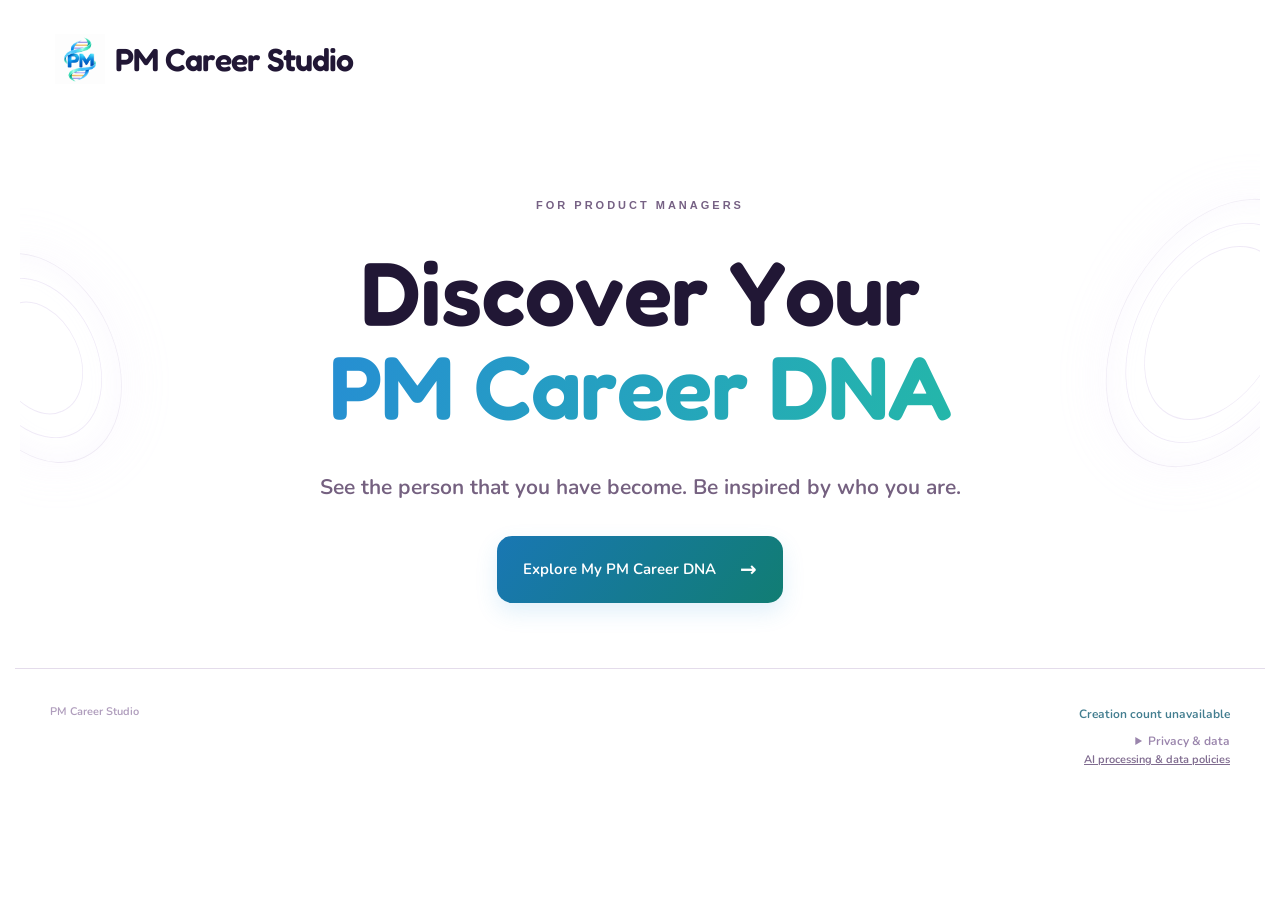
==== commit 62e18e22: "Keep the homepage brand statement on a single responsive line" ====
--- a/preview/index.html
+++ b/preview/index.html
@@ -48,6 +48,9 @@
 
 /* Focused CV-first flow: preserve the original hero, map, fonts and illustration system. */
 .initial-actions{text-align:center;margin:25px auto}.result-view #step-one{display:none}#refine-dialog{width:min(680px,calc(100% - 28px));max-height:90svh;overflow:auto;border:1px solid #ddcceb;border-radius:24px;padding:30px;background:#fffafd;color:#241335;box-shadow:0 30px 100px #32135430}#refine-dialog::backdrop{background:#20102f66;backdrop-filter:blur(3px)}#refine-dialog h3{margin:0 35px 10px 0;font-size:26px}#refine-dialog .dialog-close{position:absolute;right:18px;top:12px;margin:0;font-size:27px}#refine-dialog .composer{margin-top:20px}#refine-dialog textarea{min-height:140px}#refine-dialog .tool-button{font-size:13px}#refine-dialog .text-button{margin:0}#refine-dialog .replacement-cv{border-top:1px solid #eadff1;margin-top:20px;padding-top:18px}#refine-dialog .helper{line-height:1.6}.reflection-reading{font-size:13px;max-width:1000px;margin:8px auto}.reflection-reading summary{padding:6px;cursor:pointer;color:#745189}.reflection-sections{padding:14px 20px;background:#faf6fe;border-radius:15px;line-height:1.7}.reflection-sections h4{margin:8px 0}.reflection-sections p{margin:0 0 16px}.result-actions{flex-wrap:wrap}#regenerate-map{font-size:12px;color:#826794}
+
+/* Keep the complete brand statement on one line across viewport sizes. */
+.hero-description{max-width:none;white-space:nowrap;font-size:clamp(8px,2.3vw,21px)}
 
 </style></head><body>
 <header class="site-header"><a class="wordmark" href="#home" aria-label="PM Career Studio home"><img class="brand-symbol" width="44" height="44" alt=""><span>PM Career Studio</span></a></header>
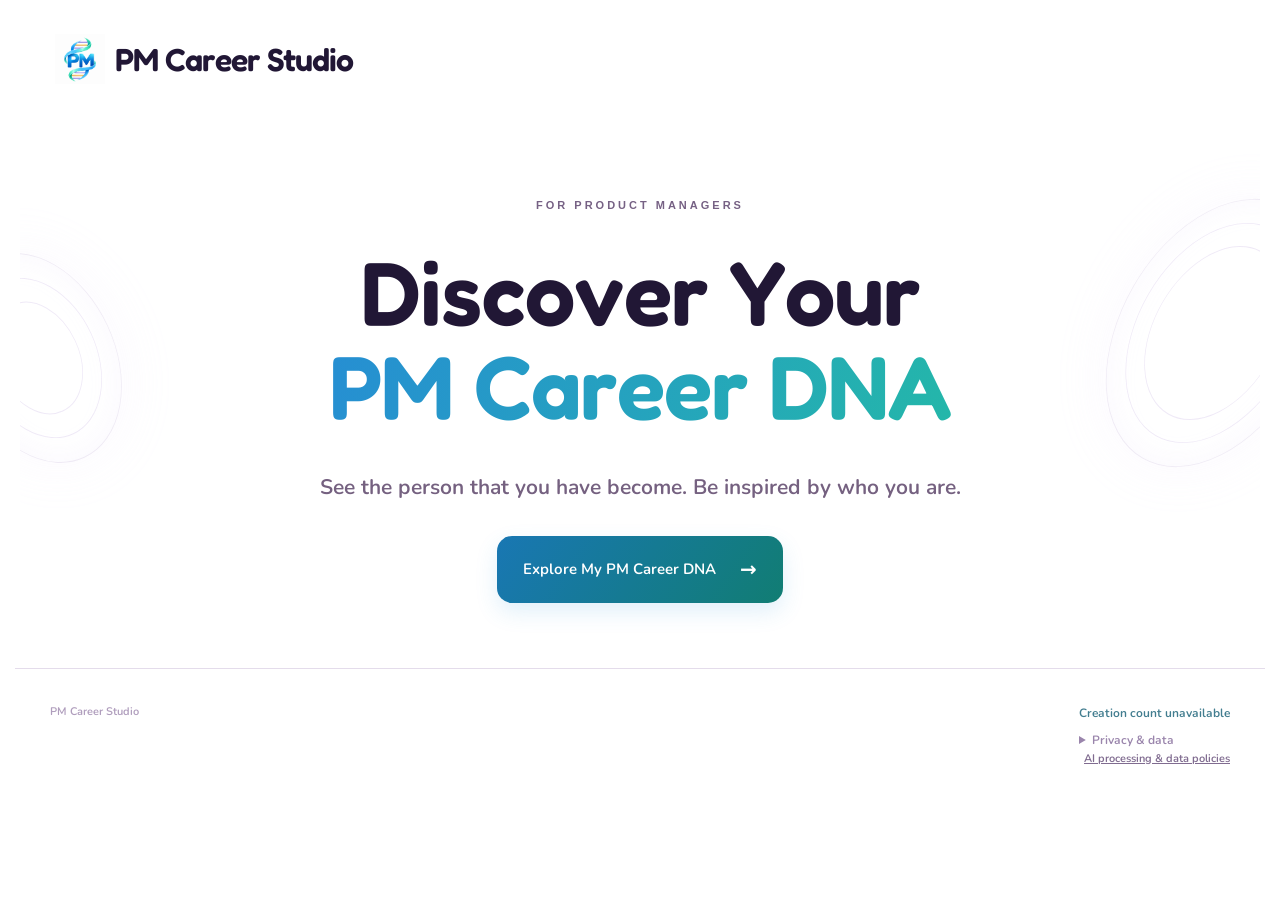
==== commit 194c8bf5: "Refine original PM synthesis, map polish and anonymous download metrics" ====
--- a/preview/index.html
+++ b/preview/index.html
@@ -50,18 +50,26 @@
 .initial-actions{text-align:center;margin:25px auto}.result-view #step-one{display:none}#refine-dialog{width:min(680px,calc(100% - 28px));max-height:90svh;overflow:auto;border:1px solid #ddcceb;border-radius:24px;padding:30px;background:#fffafd;color:#241335;box-shadow:0 30px 100px #32135430}#refine-dialog::backdrop{background:#20102f66;backdrop-filter:blur(3px)}#refine-dialog h3{margin:0 35px 10px 0;font-size:26px}#refine-dialog .dialog-close{position:absolute;right:18px;top:12px;margin:0;font-size:27px}#refine-dialog .composer{margin-top:20px}#refine-dialog textarea{min-height:140px}#refine-dialog .tool-button{font-size:13px}#refine-dialog .text-button{margin:0}#refine-dialog .replacement-cv{border-top:1px solid #eadff1;margin-top:20px;padding-top:18px}#refine-dialog .helper{line-height:1.6}.reflection-reading{font-size:13px;max-width:1000px;margin:8px auto}.reflection-reading summary{padding:6px;cursor:pointer;color:#745189}.reflection-sections{padding:14px 20px;background:#faf6fe;border-radius:15px;line-height:1.7}.reflection-sections h4{margin:8px 0}.reflection-sections p{margin:0 0 16px}.result-actions{flex-wrap:wrap}#regenerate-map{font-size:12px;color:#826794}
 
 /* Keep the complete brand statement on one line across viewport sizes. */
-.hero-description{max-width:none;white-space:nowrap;font-size:clamp(8px,2.3vw,21px)}
+.hero-description{max-width:none;white-space:nowrap;font-size:clamp(9px,calc((100vw - 40px) / 31),21px)}
+
+/* Shared reading panels: one alignment, one treatment. */
+#reflection-reading.expandable-panel,#full-journey.expandable-panel{width:100%;max-width:min(100%,calc((100svh - 164px)*16/9));margin:12px auto;padding:0;border:1px solid #e4d7ed;border-radius:18px;background:#f7f0fc;font-size:14px;overflow:visible;max-height:none;color:#554361}
+.expandable-panel summary{display:flex;align-items:center;gap:12px;list-style:none;cursor:pointer;padding:15px 20px;font-weight:600;color:#6c4d83}.expandable-panel summary::-webkit-details-marker{display:none}.expandable-panel summary small{display:block;font-size:11px;font-weight:400;color:#796487;margin-top:4px;line-height:1.5}.panel-symbol{font-size:23px;color:#9e80b9;flex:none}.panel-chevron{margin-left:auto;transition:transform .18s;flex:none}.expandable-panel[open] .panel-chevron{transform:rotate(180deg)}.expandable-panel .reflection-sections,.expandable-panel #journey-evidence{padding:0 20px 18px;max-width:850px;background:transparent;border-radius:0;line-height:1.75}.expandable-panel h4{font-size:15px;margin:12px 0 8px}.expandable-panel h5{font-size:13px;margin:10px 0 5px}.expandable-panel p{font-size:13px;margin:0 0 15px}.expandable-panel section+section{border-top:1px solid #e8ddf0;padding-top:10px}
+/* Header stays outside the independently scrolling modal body. */
+#refine-dialog{padding:0;overflow:hidden;max-height:90svh;width:min(680px,calc(100% - 28px))}#refine-dialog[open]{display:flex;flex-direction:column}.refine-modal-header{position:relative;flex:none;padding:24px 54px 19px 26px;background:#fffafd;border-radius:24px 24px 0 0}.refine-modal-header h3{margin:0 0 9px!important;font-size:25px!important}.refine-modal-header p{margin:0}.refine-modal-body{overflow-y:auto;min-height:0;padding:0 26px 26px;overscroll-behavior:contain}.refine-modal-header .dialog-close{top:13px!important;right:17px!important;border:0!important;box-shadow:none!important;text-decoration:none!important;padding:5px!important;line-height:1;min-width:32px;min-height:32px}.dialog-close:after,.dialog-close:before{display:none!important}#refine-dialog .composer{margin-top:0;box-shadow:none}.refine-modal-body .inline-status{margin:8px 0;line-height:1.6}.refine-progress{display:flex;align-items:center;gap:12px;margin:16px 0;font-size:14px;color:#705182}.refine-progress small{display:block;font-size:11px;margin-top:4px;color:#887092}.refine-spinner{width:20px;height:20px;border:2px solid #e6d7f1;border-top-color:#8c63ac;border-radius:50%;animation:spin-refine .9s linear infinite;flex:none}@keyframes spin-refine{to{transform:rotate(360deg)}}@media(max-width:700px){.refine-modal-header{padding:20px 45px 16px 20px}.refine-modal-body{padding:0 16px 20px}.expandable-panel summary{padding:14px 16px}.expandable-panel summary small{font-size:10px}#reflection-reading.expandable-panel,#full-journey.expandable-panel{max-width:100%}.expandable-panel .reflection-sections,.expandable-panel #journey-evidence{padding-left:16px;padding-right:16px}}@media(prefers-reduced-motion:reduce){.refine-spinner{animation:none}}
+
+.privacy-summary{text-align:left;max-width:540px}.privacy-summary p{line-height:1.65;margin:12px 0}.usage-count{line-height:1.6}.dialog-close{border:0}
 
 </style></head><body>
 <header class="site-header"><a class="wordmark" href="#home" aria-label="PM Career Studio home"><img class="brand-symbol" width="44" height="44" alt=""><span>PM Career Studio</span></a></header>
 <main><section class="hero" id="home"><div class="hero-orb orb-one" aria-hidden="true"></div><div class="hero-orb orb-two" aria-hidden="true"></div><span class="eyebrow">FOR PRODUCT MANAGERS</span><h1>Discover Your<br><em>PM Career DNA</em></h1><p class="hero-description">See the person that you have become. Be inspired by who you are.</p><button class="primary hero-button" id="begin">Explore My PM Career DNA <span aria-hidden="true">→</span></button></section>
 <div class="studio hidden" id="studio">
 <section class="step-section" id="step-one" tabindex="-1" aria-labelledby="journey-heading"><div class="step-heading career-input-heading"><h2 id="journey-heading">Explore My PM Career DNA</h2></div>
-<div class="cv-upload"><button id="upload" class="tool-button cv-upload-button" type="button">↑ Upload CV</button><p class="helper">Your CV is used to generate your Career DNA. <a href="#privacy" id="privacy-link">See how your information is handled.</a></p><span class="file-hint">PDF · DOCX / 5 MB</span><input id="file" type="file" accept=".pdf,.docx" hidden><div id="cv-panel" class="source-panel hidden"><div class="source-top"><span id="cv-status" role="status"></span><div><button class="text-button" id="replace-cv" type="button">Replace</button><button class="text-button" id="clear-cv" type="button">Remove</button></div></div></div></div>
+<div class="cv-upload"><button id="upload" class="tool-button cv-upload-button" type="button">↑ Upload CV</button><p class="helper">Your CV file will not be saved, only read in your browser.</p><span class="file-hint">PDF · DOCX / 5 MB</span><input id="file" type="file" accept=".pdf,.docx" hidden><div id="cv-panel" class="source-panel hidden"><div class="source-top"><span id="cv-status" role="status"></span><div><button class="text-button" id="replace-cv" type="button">Replace</button><button class="text-button" id="clear-cv" type="button">Remove</button></div></div></div></div>
 <div id="initial-actions" class="initial-actions"><button class="primary" id="generate" disabled>Discover My DNA</button></div><p id="initial-clarification" class="helper hidden" role="status"></p><div id="input-status" class="inline-status" role="status" aria-live="polite"></div></section>
 <section class="step-section hidden" id="step-two"><div id="generation-error" class="error-box hidden" role="alert"></div><button id="retry" class="text-button hidden" type="button">Try Again</button><div class="loading-panel hidden" id="loading" role="status" aria-live="polite"><div class="dna-loader" aria-hidden="true"><i></i><i></i><i></i><i></i><i></i></div><h3 id="loading-title">Reading your story…</h3><p id="loading-label">Looking beyond your roles to discover the strengths that shaped you.</p><p id="loading-estimate" class="helper">This usually takes about 60–120 seconds.</p><p id="loading-elapsed" class="helper sr-only"></p><button id="cancel" class="text-button" type="button">Cancel</button></div>
-<div id="result-panel" class="hidden"><div class="result-heading"><h3>My PM Career DNA</h3><div class="version-tools"><label class="sr-only" for="version-select">Map version</label><select id="version-select" aria-label="Map version"></select><button id="undo" class="text-button" type="button" disabled>Undo</button></div><p id="generation-number" class="generation-number hidden" role="status"></p></div><div id="map-visual" class="career-map" aria-label="Your PM Career DNA map"></div><details class="reflection-reading" id="reflection-reading"><summary>Recognition &amp; possible directions</summary><div class="reflection-sections"><section><h4>Recognition</h4><p id="recognition-text"></p></section><section><h4>My Product DNA</h4><p>Your evidenced PM capabilities are highlighted in the map above.</p></section><section><h4>Possibilities to Explore</h4><p id="aspiration-text"></p></section></div></details><details id="full-journey" class="full-journey"><summary>View supporting evidence</summary><div id="journey-evidence"></div></details><div class="result-actions"><button class="primary" id="save">Download DNA Map <span aria-hidden="true">↓</span></button><button id="edit-map" class="text-button" type="button">Refine My DNA</button><button id="regenerate-map" class="text-button" type="button">Generate a New Map</button></div><div id="save-status" class="inline-status" role="status"></div></div></section>
-</div></main><dialog id="refine-dialog" aria-labelledby="refine-title"><button id="close-refine" type="button" class="text-button dialog-close" aria-label="Close refinement">×</button><h3 id="refine-title">Refine My DNA</h3><p class="helper">A small change can make it feel more like you. Your map’s visual identity stays the same.</p><div class="composer unified-composer"><label class="workspace-label" id="composer-label" for="story">What moments are you proud of? <span class="optional">Optional</span></label><p id="composer-helper" class="composer-helper">A little context can help us see the story behind your CV.</p><div id="refine-history" class="refine-history hidden" role="log" aria-label="Recent changes"></div><textarea id="story" maxlength="18000" rows="5" placeholder="Share a proud moment, a challenge you overcame, or a strength you&#x27;d love us to notice…"></textarea><div class="composer-tools"><div class="input-actions"><button id="voice" class="tool-button microphone" type="button" aria-label="Start voice recording" aria-pressed="false"><svg viewBox="0 0 24 24" width="22" height="22" aria-hidden="true"><rect x="9" y="2" width="6" height="12" rx="3" fill="none" stroke="currentColor" stroke-width="1.8"/><path d="M5 10a7 7 0 0 0 14 0M12 17v5m-4 0h8" fill="none" stroke="currentColor" stroke-width="1.8" stroke-linecap="round"/></svg></button><button id="pause-voice" class="text-button hidden" type="button">Pause</button><button id="voice-retry" class="text-button hidden" type="button">Retry recording</button><button id="voice-discard" class="text-button hidden" type="button">Discard recording</button><button id="stop-voice" class="text-button hidden" type="button">Stop</button><span id="voice-status" class="helper" role="status"></span></div></div><div id="clarification" class="clarification-panel hidden"><p id="clarification-question"></p></div><div class="composer-footer" id="refine-actions"></div></div><div class="replacement-cv"><button id="refine-upload" class="tool-button" type="button">Upload a New CV</button><p class="helper">A replacement CV starts a new analysis and full content generation.</p><p id="replacement-status" class="helper" role="status"></p></div><p id="refine-status" class="inline-status" role="status"></p><button id="refine-retry" class="text-button hidden" type="button">Try Again</button></dialog><footer><span>PM Career Studio</span><div class="footer-meta"><p id="usage-count" class="usage-count" role="status">Creations loading…</p><p id="counter-note" class="helper"></p><a id="feedback-link" class="hidden" rel="noopener noreferrer" target="_blank">I&#x27;d love to hear what you discovered. Share your thoughts on my LinkedIn post.</a><details id="privacy" class="privacy-summary"><summary>Privacy &amp; data</summary><p>CV files are read in your browser. Extracted text and your instructions are sent to our API and OpenAI to create and refine your DNA. Server results remain in memory for up to 10 minutes for retries. Refresh clears your browser session. We do not write CVs or maps to the app database. OpenAI and optional browser speech services apply their own processing and retention policies.</p><p>We keep aggregate creation counts and anonymous request receipts to prevent duplicate counts. Receipts expire after 48 hours and are removed on the next counter access. We do not store CVs or maps in the counter database. Short-lived request limits use a hashed network address in memory.</p></details><a href="https://developers.openai.com/api/docs/guides/your-data" target="_blank" rel="noopener noreferrer">AI processing &amp; data policies</a></div></footer><script>window.STUDIO_COPY={"brand": "PM Career Studio", "eyebrow": "FOR PRODUCT MANAGERS", "heroSubtitle": "See the person that you have become. Be inspired by who you are.", "explore": "Explore My PM Career DNA", "privacyFallback": "Your CV is used to generate your Career DNA.", "privacyLink": "See how your information is handled.", "contextLabel": "What moments are you proud of?", "optional": "Optional", "contextPlaceholder": "Share a proud moment, a challenge you overcame, or a strength you'd love us to notice…", "contextHelper": "A little context can help us see the story behind your CV.", "reading": "Reading your story…", "readingDetail": "Looking beyond your roles to discover the strengths that shaped you.", "readingEstimate": "This usually takes about 60–120 seconds.", "updating": "Making it more you…", "refineHeading": "Refine My DNA", "refinePlaceholder": "What would you like to change?", "refineHelper": "Tell us what feels inaccurate, missing or too generic. For a more precise update, you can paste the exact sentence you'd like to change.", "apply": "Apply Changes", "generate": "Discover My DNA", "retry": "Try Again", "counter": "PM Career DNAs Created", "counterNote": "Anonymous creation totals. CVs and maps stay out of the counter.", "feedback": "I'd love to hear what you discovered. Share your thoughts on my LinkedIn post.", "feedbackUrl": "", "counterLoading": "Creations loading…", "counterUnavailable": "Creation count unavailable", "previewCounterNote": "Approximate preview total.", "upload": "Upload CV", "undo": "Undo", "cancel": "Cancel", "heroLead": "Discover Your", "heroEmphasis": "PM Career DNA"};</script><script>window.PM_VISUALS={
+<div id="result-panel" class="hidden"><div class="result-heading"><h3>My PM Career DNA</h3><div class="version-tools"><label class="sr-only" for="version-select">Map version</label><select id="version-select" aria-label="Map version"></select><button id="undo" class="text-button" type="button" disabled>Undo</button></div><p id="generation-number" class="generation-number hidden" role="status"></p></div><div id="map-visual" class="career-map" aria-label="Your PM Career DNA map"></div><details class="reflection-reading expandable-panel" id="reflection-reading"><summary><span class="panel-symbol" aria-hidden="true">✧</span><span>Your Next Chapter<small>A little recognition of who you’ve become, and a glimpse of what could come next.</small></span><span class="panel-chevron" aria-hidden="true">⌄</span></summary><div class="reflection-sections"><section><h4>Recognition</h4><p id="recognition-text"></p></section><section><h4>Possibilities to Explore</h4><p id="aspiration-text"></p></section></div></details><details id="full-journey" class="full-journey expandable-panel"><summary><span class="panel-symbol" aria-hidden="true">◇</span><span>View Supporting Evidence<small>The experiences behind your DNA.</small></span><span class="panel-chevron" aria-hidden="true">⌄</span></summary><div id="journey-evidence"></div></details><div class="result-actions"><button class="primary" id="save">Download <span aria-hidden="true">↓</span></button><button id="edit-map" class="text-button" type="button">Refine My DNA</button><button id="regenerate-map" class="text-button" type="button">Generate a New Map</button></div><div id="save-status" class="inline-status" role="status"></div></div></section>
+</div></main><dialog id="refine-dialog" aria-labelledby="refine-title"><header class="refine-modal-header"><h3 id="refine-title">Refine My DNA</h3><p class="helper">A small change can make it feel more like you. Your map's visual identity stays the same.</p><button id="close-refine" type="button" class="text-button dialog-close" aria-label="Close refinement">×</button></header><div class="refine-modal-body" id="refine-scroll"><div class="composer unified-composer"><label class="sr-only" id="composer-label" for="story">Tell us what you'd like to change</label><p id="composer-helper" class="composer-helper">Paste the sentence you&#x27;d like to change and tell us what to replace it with.</p><textarea id="story" maxlength="1500" rows="5" placeholder="What would you like to change?"></textarea><div id="clarification" class="clarification-panel hidden"><p id="clarification-question"></p></div><div class="composer-footer" id="refine-actions"></div></div><div id="refine-progress" class="refine-progress hidden" role="status"><span class="refine-spinner" aria-hidden="true"></span><div>Applying your changes…<small>This may take around 20–30 seconds.</small></div></div><p id="refine-status" class="inline-status" role="status" aria-live="polite"></p><button id="refine-retry" class="text-button hidden" type="button">Try Again</button><div class="replacement-cv"><button id="refine-upload" class="tool-button" type="button">Upload a New CV</button><p class="helper">A replacement CV starts a new analysis and full content generation.</p><p id="replacement-status" class="helper" role="status"></p></div></div></dialog><footer><span>PM Career Studio</span><div class="footer-meta"><p id="usage-count" class="usage-count" role="status">Creations loading…</p><p id="counter-note" class="helper"></p><a id="feedback-link" class="hidden" rel="noopener noreferrer" target="_blank">I&#x27;d love to hear what you discovered. Share your thoughts on my LinkedIn post.</a><details id="privacy" class="privacy-summary"><summary>Privacy &amp; data</summary><p>Your CV file is read in your browser and isn't saved by this app. To create or refine your DNA, extracted text and your instructions are sent to our service and OpenAI. Temporary results may be held in memory for up to 10 minutes for retries; refreshing clears your browser session.</p><p>We don't store CV files or maps in our app database. We keep aggregate creation/download counts and short-lived anonymous technical records for deduplication and abuse prevention. OpenAI's processing and retention policies also apply.</p><details><summary>Technical details</summary><p>Anonymous counter receipts expire after 48 hours and are cleaned up on the next counter access. Rate limits use a short-lived hashed network address in memory. A download count records an image handed to your browser; the app cannot verify that you saved it to disk.</p></details></details><a href="https://developers.openai.com/api/docs/guides/your-data" target="_blank" rel="noopener noreferrer">AI processing &amp; data policies</a></div></footer><script>window.STUDIO_COPY={"brand": "PM Career Studio", "eyebrow": "FOR PRODUCT MANAGERS", "heroSubtitle": "See the person that you have become. Be inspired by who you are.", "explore": "Explore My PM Career DNA", "privacyFallback": "Your CV file will not be saved, only read in your browser.", "privacyLink": "", "contextLabel": "What moments are you proud of?", "optional": "Optional", "contextPlaceholder": "Share a proud moment, a challenge you overcame, or a strength you'd love us to notice…", "contextHelper": "A little context can help us see the story behind your CV.", "reading": "Reading your story…", "readingDetail": "Looking beyond your roles to discover the strengths that shaped you.", "readingEstimate": "This usually takes about 60–120 seconds.", "updating": "Applying your changes…", "refineHeading": "Refine My DNA", "refinePlaceholder": "What would you like to change?", "refineHelper": "Paste the sentence you'd like to change and tell us what to replace it with.", "apply": "Apply Changes", "generate": "Discover My DNA", "retry": "Try Again", "counter": "PM Career DNAs Created", "counterNote": "Anonymous creation totals. CVs and maps stay out of the counter.", "feedback": "I'd love to hear what you discovered. Share your thoughts on my LinkedIn post.", "feedbackUrl": "", "counterLoading": "Creations loading…", "counterUnavailable": "Creation count unavailable", "previewCounterNote": "Approximate preview total.", "upload": "Upload CV", "undo": "Undo", "cancel": "Cancel", "heroLead": "Discover Your", "heroEmphasis": "PM Career DNA"};</script><script>window.PM_VISUALS={
   "version": "handoff-1",
   "source": "Original programmatic SVG platforms/pathways; existing project illustration atlases. Reference PNGs are not runtime assets.",
   "platforms": [
@@ -579,7 +587,7 @@
 const WORLD='[data-uri]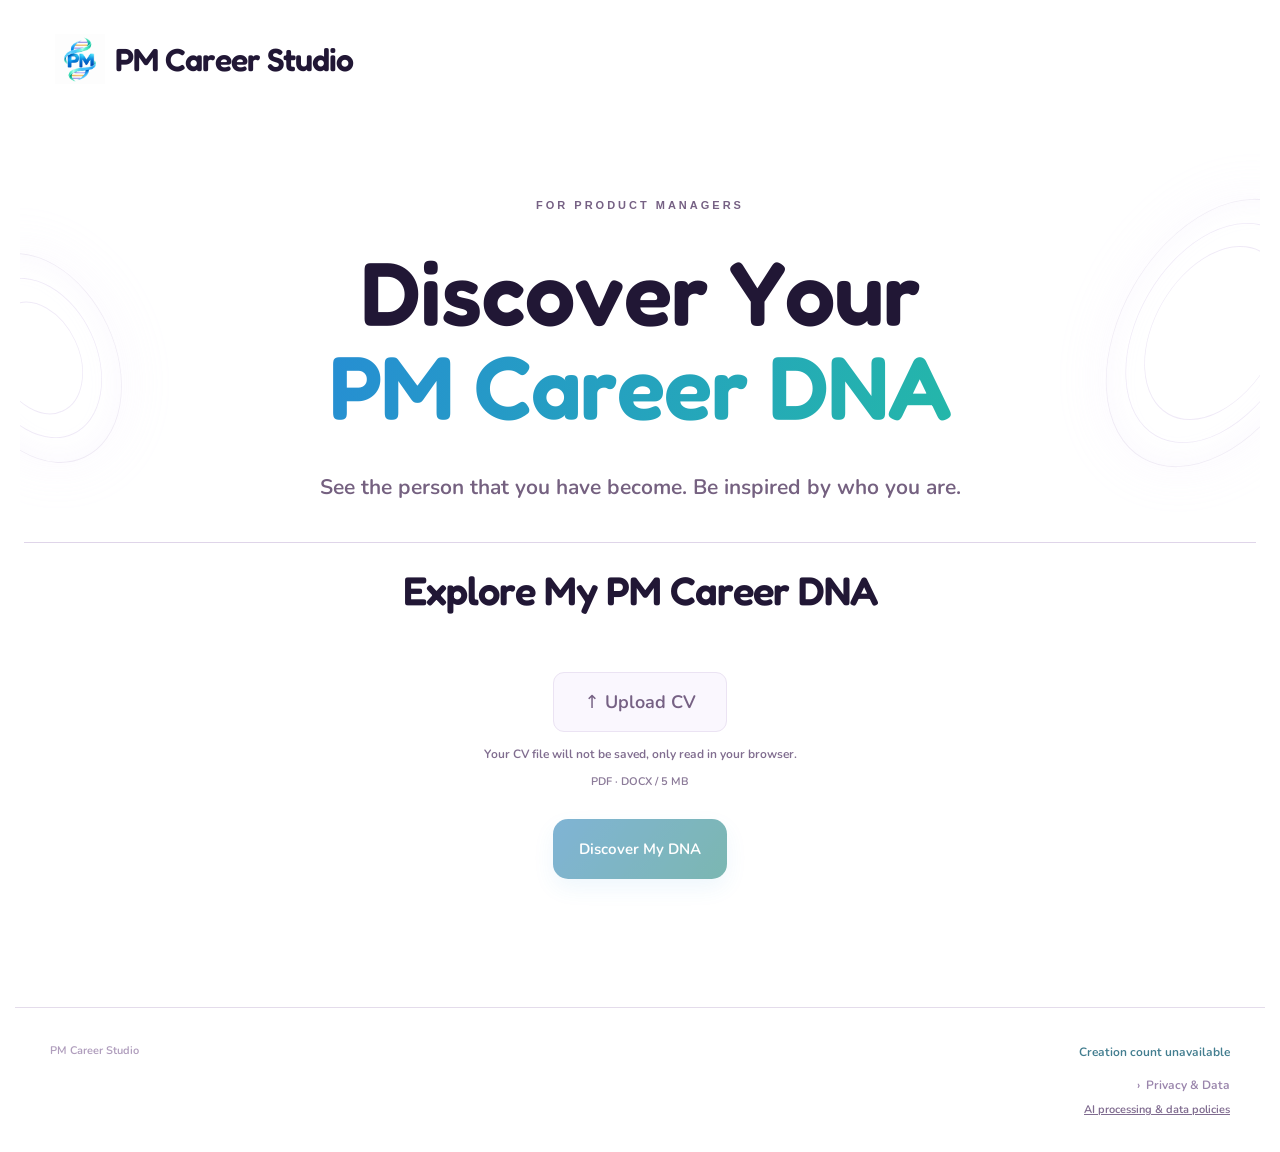
==== commit b6fed7be: "Implement approved 4:3 Career DNA map and one-step refinement" ====
--- a/preview/index.html
+++ b/preview/index.html
@@ -60,16 +60,23 @@
 
 .privacy-summary{text-align:left;max-width:540px}.privacy-summary p{line-height:1.65;margin:12px 0}.usage-count{line-height:1.6}.dialog-close{border:0}
 
-</style></head><body>
+/* Consolidated approved experience: critical fonts are available before paint. */
+@font-face{font-family:PMDNAHeading;src:url('[data-uri]') format('woff2');font-weight:600;font-display:block}
+@font-face{font-family:PMDNABody;src:url('[data-uri]') format('woff2');font-weight:600;font-display:block}
+html.fonts-loading body{visibility:hidden}body{font-synthesis:none}.hero{padding-bottom:18px}.hero-description{margin-bottom:20px}.studio{margin-top:0}
+.privacy-summary>summary,.privacy-summary details>summary{text-align:right;list-style:none;display:flex;justify-content:flex-end;align-items:center;gap:6px;font-size:12px;padding:6px 0}.privacy-summary summary::-webkit-details-marker{display:none}.privacy-summary summary:before{content:'›';display:inline-block;transform:rotate(0deg)}.privacy-summary[open]>summary:before,.privacy-summary details[open]>summary:before{transform:rotate(90deg)}.privacy-summary p{text-align:left}.privacy-summary details{width:100%;max-width:none}
+@media(min-width:1001px){.career-map{width:min(100%,calc((100svh - 180px)*4/3));min-width:0}.result-heading,.result-actions,#reflection-reading.expandable-panel,#full-journey.expandable-panel{max-width:min(100%,calc((100svh - 180px)*4/3))}}
+
+</style><link rel="preload" as="font" type="font/woff2" crossorigin href="[data-uri]"><link rel="preload" as="font" type="font/woff2" crossorigin href="[data-uri]"><script>document.documentElement.classList.add("fonts-loading");window.uiFontsReady=Promise.all([document.fonts.load("600 32px PMDNAHeading"),document.fonts.load("600 16px PMDNABody")]).finally(()=>document.documentElement.classList.remove("fonts-loading"));</script></head><body>
 <header class="site-header"><a class="wordmark" href="#home" aria-label="PM Career Studio home"><img class="brand-symbol" width="44" height="44" alt=""><span>PM Career Studio</span></a></header>
-<main><section class="hero" id="home"><div class="hero-orb orb-one" aria-hidden="true"></div><div class="hero-orb orb-two" aria-hidden="true"></div><span class="eyebrow">FOR PRODUCT MANAGERS</span><h1>Discover Your<br><em>PM Career DNA</em></h1><p class="hero-description">See the person that you have become. Be inspired by who you are.</p><button class="primary hero-button" id="begin">Explore My PM Career DNA <span aria-hidden="true">→</span></button></section>
-<div class="studio hidden" id="studio">
+<main><section class="hero" id="home"><div class="hero-orb orb-one" aria-hidden="true"></div><div class="hero-orb orb-two" aria-hidden="true"></div><span class="eyebrow">FOR PRODUCT MANAGERS</span><h1>Discover Your<br><em>PM Career DNA</em></h1><p class="hero-description">See the person that you have become. Be inspired by who you are.</p></section>
+<div class="studio" id="studio">
 <section class="step-section" id="step-one" tabindex="-1" aria-labelledby="journey-heading"><div class="step-heading career-input-heading"><h2 id="journey-heading">Explore My PM Career DNA</h2></div>
 <div class="cv-upload"><button id="upload" class="tool-button cv-upload-button" type="button">↑ Upload CV</button><p class="helper">Your CV file will not be saved, only read in your browser.</p><span class="file-hint">PDF · DOCX / 5 MB</span><input id="file" type="file" accept=".pdf,.docx" hidden><div id="cv-panel" class="source-panel hidden"><div class="source-top"><span id="cv-status" role="status"></span><div><button class="text-button" id="replace-cv" type="button">Replace</button><button class="text-button" id="clear-cv" type="button">Remove</button></div></div></div></div>
 <div id="initial-actions" class="initial-actions"><button class="primary" id="generate" disabled>Discover My DNA</button></div><p id="initial-clarification" class="helper hidden" role="status"></p><div id="input-status" class="inline-status" role="status" aria-live="polite"></div></section>
 <section class="step-section hidden" id="step-two"><div id="generation-error" class="error-box hidden" role="alert"></div><button id="retry" class="text-button hidden" type="button">Try Again</button><div class="loading-panel hidden" id="loading" role="status" aria-live="polite"><div class="dna-loader" aria-hidden="true"><i></i><i></i><i></i><i></i><i></i></div><h3 id="loading-title">Reading your story…</h3><p id="loading-label">Looking beyond your roles to discover the strengths that shaped you.</p><p id="loading-estimate" class="helper">This usually takes about 60–120 seconds.</p><p id="loading-elapsed" class="helper sr-only"></p><button id="cancel" class="text-button" type="button">Cancel</button></div>
 <div id="result-panel" class="hidden"><div class="result-heading"><h3>My PM Career DNA</h3><div class="version-tools"><label class="sr-only" for="version-select">Map version</label><select id="version-select" aria-label="Map version"></select><button id="undo" class="text-button" type="button" disabled>Undo</button></div><p id="generation-number" class="generation-number hidden" role="status"></p></div><div id="map-visual" class="career-map" aria-label="Your PM Career DNA map"></div><details class="reflection-reading expandable-panel" id="reflection-reading"><summary><span class="panel-symbol" aria-hidden="true">✧</span><span>Your Next Chapter<small>A little recognition of who you’ve become, and a glimpse of what could come next.</small></span><span class="panel-chevron" aria-hidden="true">⌄</span></summary><div class="reflection-sections"><section><h4>Recognition</h4><p id="recognition-text"></p></section><section><h4>Possibilities to Explore</h4><p id="aspiration-text"></p></section></div></details><details id="full-journey" class="full-journey expandable-panel"><summary><span class="panel-symbol" aria-hidden="true">◇</span><span>View Supporting Evidence<small>The experiences behind your DNA.</small></span><span class="panel-chevron" aria-hidden="true">⌄</span></summary><div id="journey-evidence"></div></details><div class="result-actions"><button class="primary" id="save">Download <span aria-hidden="true">↓</span></button><button id="edit-map" class="text-button" type="button">Refine My DNA</button><button id="regenerate-map" class="text-button" type="button">Generate a New Map</button></div><div id="save-status" class="inline-status" role="status"></div></div></section>
-</div></main><dialog id="refine-dialog" aria-labelledby="refine-title"><header class="refine-modal-header"><h3 id="refine-title">Refine My DNA</h3><p class="helper">A small change can make it feel more like you. Your map's visual identity stays the same.</p><button id="close-refine" type="button" class="text-button dialog-close" aria-label="Close refinement">×</button></header><div class="refine-modal-body" id="refine-scroll"><div class="composer unified-composer"><label class="sr-only" id="composer-label" for="story">Tell us what you'd like to change</label><p id="composer-helper" class="composer-helper">Paste the sentence you&#x27;d like to change and tell us what to replace it with.</p><textarea id="story" maxlength="1500" rows="5" placeholder="What would you like to change?"></textarea><div id="clarification" class="clarification-panel hidden"><p id="clarification-question"></p></div><div class="composer-footer" id="refine-actions"></div></div><div id="refine-progress" class="refine-progress hidden" role="status"><span class="refine-spinner" aria-hidden="true"></span><div>Applying your changes…<small>This may take around 20–30 seconds.</small></div></div><p id="refine-status" class="inline-status" role="status" aria-live="polite"></p><button id="refine-retry" class="text-button hidden" type="button">Try Again</button><div class="replacement-cv"><button id="refine-upload" class="tool-button" type="button">Upload a New CV</button><p class="helper">A replacement CV starts a new analysis and full content generation.</p><p id="replacement-status" class="helper" role="status"></p></div></div></dialog><footer><span>PM Career Studio</span><div class="footer-meta"><p id="usage-count" class="usage-count" role="status">Creations loading…</p><p id="counter-note" class="helper"></p><a id="feedback-link" class="hidden" rel="noopener noreferrer" target="_blank">I&#x27;d love to hear what you discovered. Share your thoughts on my LinkedIn post.</a><details id="privacy" class="privacy-summary"><summary>Privacy &amp; data</summary><p>Your CV file is read in your browser and isn't saved by this app. To create or refine your DNA, extracted text and your instructions are sent to our service and OpenAI. Temporary results may be held in memory for up to 10 minutes for retries; refreshing clears your browser session.</p><p>We don't store CV files or maps in our app database. We keep aggregate creation/download counts and short-lived anonymous technical records for deduplication and abuse prevention. OpenAI's processing and retention policies also apply.</p><details><summary>Technical details</summary><p>Anonymous counter receipts expire after 48 hours and are cleaned up on the next counter access. Rate limits use a short-lived hashed network address in memory. A download count records an image handed to your browser; the app cannot verify that you saved it to disk.</p></details></details><a href="https://developers.openai.com/api/docs/guides/your-data" target="_blank" rel="noopener noreferrer">AI processing &amp; data policies</a></div></footer><script>window.STUDIO_COPY={"brand": "PM Career Studio", "eyebrow": "FOR PRODUCT MANAGERS", "heroSubtitle": "See the person that you have become. Be inspired by who you are.", "explore": "Explore My PM Career DNA", "privacyFallback": "Your CV file will not be saved, only read in your browser.", "privacyLink": "", "contextLabel": "What moments are you proud of?", "optional": "Optional", "contextPlaceholder": "Share a proud moment, a challenge you overcame, or a strength you'd love us to notice…", "contextHelper": "A little context can help us see the story behind your CV.", "reading": "Reading your story…", "readingDetail": "Looking beyond your roles to discover the strengths that shaped you.", "readingEstimate": "This usually takes about 60–120 seconds.", "updating": "Applying your changes…", "refineHeading": "Refine My DNA", "refinePlaceholder": "What would you like to change?", "refineHelper": "Paste the sentence you'd like to change and tell us what to replace it with.", "apply": "Apply Changes", "generate": "Discover My DNA", "retry": "Try Again", "counter": "PM Career DNAs Created", "counterNote": "Anonymous creation totals. CVs and maps stay out of the counter.", "feedback": "I'd love to hear what you discovered. Share your thoughts on my LinkedIn post.", "feedbackUrl": "", "counterLoading": "Creations loading…", "counterUnavailable": "Creation count unavailable", "previewCounterNote": "Approximate preview total.", "upload": "Upload CV", "undo": "Undo", "cancel": "Cancel", "heroLead": "Discover Your", "heroEmphasis": "PM Career DNA"};</script><script>window.PM_VISUALS={
+</div></main><dialog id="refine-dialog" aria-labelledby="refine-title"><header class="refine-modal-header"><h3 id="refine-title">Refine My DNA</h3><p class="helper">A small change can make it feel more like you. Your map's visual identity stays the same.</p><button id="close-refine" type="button" class="text-button dialog-close" aria-label="Close refinement">×</button></header><div class="refine-modal-body" id="refine-scroll"><div class="composer unified-composer"><label class="sr-only" id="composer-label" for="story">Tell us what you'd like to change</label><p id="composer-helper" class="composer-helper">Paste the sentence you&#x27;d like to change and tell us what to replace it with.</p><textarea id="story" maxlength="1500" rows="5" placeholder="What would you like to change?"></textarea><div class="composer-footer" id="refine-actions"></div></div><div id="refine-progress" class="refine-progress hidden" role="status"><span class="refine-spinner" aria-hidden="true"></span><div>Applying your changes…<small>This may take around 20–30 seconds.</small></div></div><p id="refine-status" class="inline-status" role="status" aria-live="polite"></p><button id="refine-retry" class="text-button hidden" type="button">Try Again</button><div class="replacement-cv"><button id="refine-upload" class="tool-button" type="button">Upload a New CV</button><p class="helper">A replacement CV starts a new analysis and full content generation.</p><p id="replacement-status" class="helper" role="status"></p></div></div></dialog><footer><span>PM Career Studio</span><div class="footer-meta"><p id="usage-count" class="usage-count" role="status">Creations loading…</p><p id="counter-note" class="helper"></p><a id="feedback-link" class="hidden" rel="noopener noreferrer" target="_blank">I&#x27;d love to hear what you discovered. Share your thoughts on my LinkedIn post.</a><details id="privacy" class="privacy-summary"><summary aria-expanded="false">Privacy &amp; Data</summary><p>Your CV is read in your browser and isn't saved by this app. Extracted text and your instructions are sent to our service and OpenAI to create and refine your DNA. Temporary results may remain in memory for up to 10 minutes. We retain aggregate usage counts and short-lived technical records for security and deduplication. OpenAI's processing and retention policies also apply.</p><details id="privacy-technical"><summary aria-expanded="false">Technical details</summary><p>Refreshing clears your browser session. No CV files or maps are written to the app database. Anonymous counter receipts expire after 48 hours and are cleaned up on the next counter access. Rate limits use a short-lived hashed network address in memory. A download count records an image handed to your browser; the app cannot verify that you saved it to disk.</p></details></details><a href="https://developers.openai.com/api/docs/guides/your-data" target="_blank" rel="noopener noreferrer">AI processing &amp; data policies</a></div></footer><script>window.STUDIO_COPY={"brand": "PM Career Studio", "eyebrow": "FOR PRODUCT MANAGERS", "heroSubtitle": "See the person that you have become. Be inspired by who you are.", "explore": "Explore My PM Career DNA", "privacyFallback": "Your CV file will not be saved, only read in your browser.", "privacyLink": "", "contextLabel": "What moments are you proud of?", "optional": "Optional", "contextPlaceholder": "Share a proud moment, a challenge you overcame, or a strength you'd love us to notice…", "contextHelper": "A little context can help us see the story behind your CV.", "reading": "Reading your story…", "readingDetail": "Looking beyond your roles to discover the strengths that shaped you.", "readingEstimate": "This usually takes about 60–120 seconds.", "updating": "Applying your changes…", "refineHeading": "Refine My DNA", "refinePlaceholder": "What would you like to change?", "refineHelper": "Paste the sentence you'd like to change and tell us what to replace it with.", "apply": "Apply Changes", "generate": "Discover My DNA", "retry": "Try Again", "counter": "PM Career DNAs Created", "counterNote": "Anonymous creation totals. CVs and maps stay out of the counter.", "feedback": "I'd love to hear what you discovered. Share your thoughts on my LinkedIn post.", "feedbackUrl": "", "counterLoading": "Creations loading…", "counterUnavailable": "Creation count unavailable", "previewCounterNote": "Approximate preview total.", "upload": "Upload CV", "undo": "Undo", "cancel": "Cancel", "heroLead": "Discover Your", "heroEmphasis": "PM Career DNA"};</script><script>window.PM_VISUALS={
   "version": "handoff-1",
   "source": "Original programmatic SVG platforms/pathways; existing project illustration atlases. Reference PNGs are not runtime assets.",
   "platforms": [
@@ -589,7 +596,7 @@
 const hash=s=>[...s].reduce((h,c)=>(Math.imul(h,31)+c.charCodeAt(0))>>>0,17);
 function platformChoices(data){const choice=catalog.platforms[hash(data.career_signature||'PM')%catalog.platforms.length].id;return Object.fromEntries(data.journey.map(j=>[j.id,choice]))}
 let fontsLoaded=false;
-window.pmFontsReady=Promise.all(Object.values(fonts).map(async f=>{const face=await new FontFace(f.family,'url('+f.url+')',{weight:'600'}).load();document.fonts.add(face)})).then(()=>fontsLoaded=true,()=>false);
+window.pmFontsReady=(window.uiFontsReady||Promise.all(Object.values(fonts).map(async f=>{const face=await new FontFace(f.family,'url('+f.url+')',{weight:'600'}).load();document.fonts.add(face)}))).then(()=>fontsLoaded=true,()=>false);
 const fontFor=weight=>weight>=700?'heading':'body';
 document.querySelector('.brand-symbol').src=BRAND;
 const favicon=document.createElement('link');favicon.rel='icon';favicon.href=BRAND;document.head.append(favicon);
@@ -603,122 +610,97 @@
 function resolveVariant(v){return {theme:lib.themes.find(t=>t.id===v?.theme_id)||lib.themes[0],avatar:/^pm_avatar_(0[1-9]|1[0-9]|2[0-4])$/.test(v?.avatar_id)?Number(v.avatar_id.slice(-2))-1:0}}
 function tint(hex,white=.85){const rgb=hex.slice(1).match(/../g).map(v=>Math.round(parseInt(v,16)*(1-white)+255*white));return '#'+rgb.map(v=>v.toString(16).padStart(2,'0')).join('')}
 function build(data,mobile=false,variant){
- if(data.status!=='ready'||!data.journey.length||data.journey.length>4||!data.strengths.length||data.strengths.length>4)throw Error('A PM map needs 1–4 supported roles and capabilities.');
- const resolved=resolveVariant(variant),theme={...resolved.theme,background:[...resolved.theme.background],accents:[...resolved.theme.accents]},avatar=resolved.avatar,W=mobile?760:1600,n=data.journey.length,k=data.strengths.length;
- if(variant?.softness==='soft'){theme.background=theme.background.map(c=>tint(c,.4));theme.primary=tint(theme.primary,.15)}if(variant?.contrast==='high'){theme.ink='#100c24';theme.primary={sky_blue:'#226db3',mint_green:'#187a62',warm_yellow:'#9a6716',peach_coral:'#a64c48',teal_sage:'#24716d',lilac_light:'#7240ae'}[theme.id]}
- const requestedPlatform=variant?.platform_style||Object.values(variant?.platform_overrides||{})[0]||Object.values(platformChoices(data))[0],sharedPlatform=catalog.platforms.some(p=>p.id===requestedPlatform)?requestedPlatform:'garden',platforms=Object.fromEntries(data.journey.map(j=>[j.id,sharedPlatform])),mascot=variant?.mascot_visible!==false;
- const unit=(W-160)/n,roleWidth=mobile?400:unit-32,characterSide=mobile?'left':variant?.character_side==='right'?'right':'left';
- function linesFor(s,width,size,kind='body'){const f=fonts[kind];let rows=1,line='';for(const word of String(s).split(/\s+/)){const next=line?line+' '+word:word,w=[...next].reduce((sum,ch)=>sum+(f.glyphs[ch]?.advance||0),0)*size/f.units;if(line&&w>width){rows++;line=word}else line=next}return rows}
- const roleBlocks=data.journey.map(j=>(j.highlights?.length?j.highlights.map(h=>({text:h.label,key:'highlight',lines:mobile?Math.min(3,linesFor(h.label,roleWidth,29)):1})): [{text:j.description,key:'description',lines:Math.min(3,linesFor(j.description,roleWidth,mobile?30:25))}]).map(b=>({...b,height:mobile?b.lines*36+4:30})));
- const blockHeights=roleBlocks.map(bs=>bs.reduce((sum,b)=>sum+b.height,0)+Math.max(0,bs.length-1)*6),hasDates=data.journey.some(j=>j.date_label),hasMethods=data.strengths.some(s=>s.methods?.length),journeyY=mobile?220:144;
- const mobileRows=data.journey.map((j,i)=>Math.max(280,102+blockHeights[i]+(j.date_label?54:12)+22)),islandY=mobile?346:338,islandH=mobile?170:92;
- const journeyH=mobile?mobileRows.reduce((sum,h)=>sum+h,0)+50:296,bridgeY=mobile?journeyY+journeyH+12:442,capY=mobile?bridgeY+72:492,cardH=mobile?340:310,capH=mobile?(mascot?300:40)+k*(cardH+(variant?.density==='comfortable'?32:20)):334,H=mobile?capY+capH+210:900;
- const prefix='pm-world-',parts=[],issues=[],boxes=[],foreground=[],artBounds=[],overflowFields=[];
- if(!fontsLoaded)issues.push('Rounded fonts are not ready.');
+ if(data.status!=='ready'||!data.journey.length||data.journey.length>5||!data.strengths.length||data.strengths.length>4)throw Error('A PM map needs 1–5 supported roles and 1–4 capabilities.');
+ const resolved=resolveVariant(variant),base=resolved.theme,theme={...base,background:[...base.background],accents:[...base.accents]},avatar=resolved.avatar,W=mobile?760:1600,n=data.journey.length,k=data.strengths.length;
+ // Warm dimensional surfaces adapt to the accepted palette; positions never depend on copy.
+ const peach=theme.id==='peach_coral'||theme.id==='warm_yellow',ink='#171333',secondary='#514565',accent=peach?'#f39d83':theme.primary;
+ const hasDates=data.journey.some(j=>j.date_label),journeyY=mobile?220:205,unit=(W-160)/n,mobileRows=data.journey.map(()=>300),journeyH=mobile?80+n*300:400,bridgeY=mobile?journeyY+journeyH+15:620,capY=mobile?bridgeY+100:700,cardH=mobile?430:350,capH=mobile?40+k*(cardH+22):365,summaryY=capY+capH+30,H=mobile?summaryY+200:1200;
+ const parts=[],issues=[],boxes=[],foreground=[],artBounds=[],overflowFields=[],prefix='pm-world-',platforms=Object.fromEntries(data.journey.map(j=>[j.id,'sculptural_bowl'])),characterSide='left',titleCenter=W/2,logoGap=20;
  const id=s=>prefix+s,url=s=>'url(#'+id(s)+')';
- function zone(key,x,y,w,h,kind){foreground.push({id:key,x,y,width:w,height:h,kind});return `data-foreground="${esc(key)}"`}
- function rect(x,y,w,h,r,fill,stroke='#ffffffe6',filter='shadow'){return `<rect x="${x}" y="${y}" width="${w}" height="${h}" rx="${r}" fill="${fill}" stroke="${stroke}" stroke-width="3"${filter?` filter="${url(filter)}"`:''}/>`}
- function text(s,x,y,size=26,weight=500,color=theme.ink){return `<text x="${x}" y="${y}" text-anchor="middle" dominant-baseline="middle" data-font="${fontFor(weight)}" font-family="${fonts[fontFor(weight)].family}" font-kerning="none" font-size="${size}" font-weight="600" fill="${color}">${esc(s)}</text>`}
- function fit(s,x,y,w,h,size=26,weight=500,maxLines=3,key=''){
-  let f=size,rows=[];const min=key.includes(':method')?(mobile?24:20):key.includes(':highlight')?(mobile?27:23):key.includes(':date')?(mobile?30:20):mobile?(key==='signature'?22:30):key==='signature'?22:23;
-  for(;f>=min;f--){measure.font=`600 ${f}px ${fonts[fontFor(weight)].family}`;rows=[];let line='';for(const word of String(s).split(/\s+/)){const next=line?line+' '+word:word;if(line&&measure.measureText(next).width>w){rows.push(line);line=word}else line=next}if(line)rows.push(line);if(rows.length<=maxLines&&rows.length*f*1.2<=h&&rows.every(r=>measure.measureText(r).width<=w))break}
-  if(f<min){issues.push('Text exceeds its reserved area: '+(key||'copy'));overflowFields.push(key);return ''}
-  boxes.push({text:String(s),x:x-w/2,y:y-h/2,width:w,height:h,size:f,lines:rows.length,paintedHeight:rows.length*f*1.2});
-  const attr=key?zone(key,x-w/2,y-h/2,w,h,'text'):'';
-  return `<g ${attr}>`+rows.map((row,i)=>text(row,x,y+(i-(rows.length-1)/2)*f*1.2,f,weight)).join('')+'</g>';
+ const zone=(key,x,y,width,height,kind)=>{if(key)foreground.push({id:key,x,y,width,height,kind});return key?`data-foreground="${esc(key)}"`:''};
+ function rect(x,y,w,h,r,fill,stroke='#ffffffdd',filter='shadow'){return `<rect x="${x}" y="${y}" width="${w}" height="${h}" rx="${r}" fill="${fill}" stroke="${stroke}" stroke-width="2.5"${filter?` filter="${url(filter)}"`:''}/>`}
+ function text(s,x,y,size=26,weight=500,color=ink){return `<text x="${x}" y="${y}" text-anchor="middle" dominant-baseline="middle" data-font="${fontFor(weight)}" font-family="${fonts[fontFor(weight)].family}" font-kerning="none" font-size="${size}" font-weight="600" fill="${color}">${esc(s)}</text>`}
+ function fit(s,x,y,w,h,size=26,weight=500,maxLines=3,key='',color=ink){
+  let f=size,rows=[];const min=key.includes(':date')?(mobile?23:18):mobile?23:key==='title'?48:key.includes(':method')?20:key==='signature'?19:22;
+  for(;f>=min;f--){measure.font=`600 ${f}px ${fonts[fontFor(weight)].family}`;rows=[];let line='';for(const word of String(s).split(/\s+/)){const next=line?line+' '+word:word;if(line&&measure.measureText(next).width>w){rows.push(line);line=word}else line=next}if(line)rows.push(line);if(rows.length<=maxLines&&rows.length*f*1.18<=h&&rows.every(r=>measure.measureText(r).width<=w))break}
+  if(f<min){issues.push('Text exceeds its reserved area: '+key);overflowFields.push(key);return ''}
+  boxes.push({text:String(s),x:x-w/2,y:y-h/2,width:w,height:h,size:f,lines:rows.length,paintedHeight:rows.length*f*1.18});
+  return `<g ${zone(key,x-w/2,y-h/2,w,h,'text')}>`+rows.map((row,i)=>text(row,x,y+(i-(rows.length-1)/2)*f*1.18,f,weight,color)).join('')+'</g>';
  }
  function crop(atlas,view,x,y,w,h,key=''){
-  const scale=Math.min(w/view[2],h/view[3]),drawW=view[2]*scale,drawH=view[3]*scale;x+=(w-drawW)/2;y+=(h-drawH)/2;w=drawW;h=drawH;
-  artBounds.push({key:key||atlas,x,y,width:w,height:h});const attr=key?zone(key,x,y,w,h,'illustration'):'';
-  return `<svg ${attr} data-art="${esc(key||atlas)}" x="${x}" y="${y}" width="${w}" height="${h}" viewBox="${view.join(' ')}" preserveAspectRatio="xMidYMid meet" overflow="hidden"><use href="#${id(atlas)}"/></svg>`;
- }
- function icon(name,x,y,size,key){let i=names.indexOf(aliases[name]||name);if(i<0)i=names.indexOf('strategy');return `<g data-icon="${names[i]}"><circle cx="${x+size/2}" cy="${y+size/2}" r="${size/2}" fill="${tint(theme.primary,.8)}" opacity=".5"/>`+crop('icons',[(i%6)*256,Math.floor(i/6)*256,256,256],x,y,size,size,key)+'</g>'}
- function decor(name,x,y,w,h){const view=name==='cloud'?[520,1295,222,218]:[774,1286,243,243];return crop('world',view,x,y,w,h)}
- function pill(s,x,y,w){const rgb=tint(theme.primary,.3).slice(1).match(/../g).map(v=>{const n=parseInt(v,16)/255;return n<=.04045?n/12.92:((n+.055)/1.055)**2.4}),l=.2126*rgb[0]+.7152*rgb[1]+.0722*rgb[2],ink=1.05/(l+.05)>=4.5?'#fff':theme.ink;const h=mobile?58:42;return rect(x,y,w,h,h/2,url('pill'),'#fff9')+text(s,x+w/2,y+h/2+1,mobile?31:27,750,ink)}
- function background(){return rect(0,0,W,H,36,url('background'),'none','')}
- function connections(){
-  const path=variant?.pathway_id||'glow',y=mobile?journeyY+160:islandY+48,d=mobile?`M112 ${y}V${journeyY+journeyH-40}`:`M60 ${y}C300 ${y-25} 400 ${y+15} 650 ${y}S1200 ${y-10} 1540 ${y}`;
-  if(path==='stones')return `<g data-component="JourneyConnection" data-pathway="stones">`+Array.from({length:mobile?6:15},(_,i)=>`<ellipse cx="${mobile?112:70+i*104}" cy="${mobile?y+i*40:y+Math.sin(i)*7}" rx="${mobile?12:23}" ry="7" fill="${tint(theme.primary,.45)}" stroke="#fff" stroke-width="2"/>`).join('')+'</g>';
-  if(path==='constellation')return `<g data-component="JourneyConnection" data-pathway="constellation"><path d="${d}" stroke="${theme.primary}" opacity=".35" stroke-width="3" stroke-dasharray="3 13" fill="none"/>`+Array.from({length:mobile?7:19},(_,i)=>`<circle cx="${mobile?112:65+i*81}" cy="${mobile?y+i*35:y+Math.sin(i)*8}" r="${i%3?3:5}" fill="#fff" stroke="${theme.primary}" stroke-width="2"/>`).join('')+'</g>';
-  if(path==='streams')return `<g data-component="JourneyConnection" data-pathway="streams">`+[-9,0,9].map((offset,i)=>`<path d="${d}" transform="translate(0 ${offset})" fill="none" stroke="${i===1?'#fff6ce':theme.accents[i]}" stroke-width="${i===1?5:3}" opacity=".7"/>`).join('')+'</g>';
-  return `<g data-component="JourneyConnection" data-pathway="glow"><path d="${d}" stroke="#ffda7e" stroke-width="12" opacity=".5" fill="none" filter="${url('glow')}"/><path d="${d}" stroke="#fff1b9" stroke-width="5" fill="none"/><path d="${d}" stroke="#fffef3" stroke-width="2" fill="none"/></g>`;
+  const scale=Math.min(w/view[2],h/view[3]),drawW=view[2]*scale,drawH=view[3]*scale;x+=(w-drawW)/2;y+=(h-drawH)/2;w=drawW;h=drawH;artBounds.push({key:key||atlas,x,y,width:w,height:h});
+  return `<svg ${zone(key,x,y,w,h,'illustration')} data-art="${esc(key||atlas)}" x="${x}" y="${y}" width="${w}" height="${h}" viewBox="${view.join(' ')}" preserveAspectRatio="xMidYMid meet" overflow="hidden"><use href="#${id(atlas)}"/></svg>`;
+ }
+ function icon(name,x,y,size,key=''){let i=names.indexOf(aliases[name]||name);if(i<0)i=names.indexOf('strategy');return `<g data-icon="${names[i]}">`+crop('icons',[(i%6)*256,Math.floor(i/6)*256,256,256],x,y,size,size,key)+'</g>'}
+ function decor(name,x,y,w,h){return crop('world',name==='cloud'?[520,1295,222,218]:[774,1286,243,243],x,y,w,h)}
+ function spark(x,y,r=12){return `<path d="M${x} ${y-r}q0 ${r} ${r} ${r}q-${r} 0 -${r} ${r}q0 -${r} -${r} -${r}q${r} 0 ${r} -${r}Z" fill="#ffc65d" stroke="#fff" stroke-width="1.5"/>`}
+ function pill(s,x,y,w,h=56){return rect(x,y,w,h,h/2,url('peach'),'#fff')+text(s,x+w/2,y+h/2+1,mobile?32:34,800)}
+ const islandColors=['#f6b447','#64b9f3','#62cbb2','#b18dec','#f29fa8'];
+ function platform(x,y,w,h,index,key){
+  const c=islandColors[index%islandColors.length],top=id('bowlTop'+index),side=id('bowlSide'+index);
+  artBounds.push({key,x,y,width:w,height:h});
+  return `<g ${zone(key,x,y,w,h,'illustration')} data-platform="sculptural_bowl" transform="translate(${x} ${y}) scale(${w/240} ${h/135})"><defs><linearGradient id="${top}" x2=".8" y2="1"><stop stop-color="#fff"/><stop offset=".6" stop-color="${tint(c,.58)}"/><stop offset="1" stop-color="${c}"/></linearGradient><linearGradient id="${side}" x2=".1" y2="1"><stop stop-color="${tint(c,.5)}"/><stop offset=".6" stop-color="${c}"/><stop offset="1" stop-color="${tint(c,.15)}"/></linearGradient></defs><ellipse cx="120" cy="121" rx="91" ry="9" fill="${c}" opacity=".2"/><g filter="${url('platformShadow')}"><path d="M12 36C28 88 72 97 99 101Q120 106 141 101C168 97 212 88 228 36Z" fill="url(#${side})" stroke="#ffffffb0" stroke-width="2"/><path d="M35 52Q120 90 205 52" fill="none" stroke="#ffffff5c" stroke-width="2"/><ellipse cx="120" cy="36" rx="108" ry="28" fill="url(#${top})" stroke="#fff" stroke-width="3"/><path d="m38 33 29-26 25 26m-15 0 28-38 34 38m-12 0 25-27 28 27" fill="${tint(c,.65)}" stroke="#ffffffc0" stroke-width="1.5"/><ellipse cx="122" cy="43" rx="88" ry="12" fill="#ffffff35"/></g></g>`;
+ }
+ function role(j,i){
+  const x=mobile?470:80+unit*(i+.5),row=journeyY+30+i*300,cy=mobile?row+20:220,labelY=mobile?row+55:318,iconSize=mobile?80:60;
+  let out='<g data-component="CareerJourneyIsland">'+icon(variant?.icon_overrides?.[j.id]||j.icon,mobile?78:x-30,cy,iconSize,j.id+':icon');
+  out+=fit(j.label,x,labelY,mobile?410:unit-30,mobile?76:62,mobile?35:n===5?29:34,800,2,j.id+':label');
+  const blocks=j.highlights?.length?j.highlights.map(h=>h.label):[j.description];
+  blocks.forEach((s,b)=>out+=fit(s,x,mobile?row+125+b*70:(hasDates?398:382)+b*58,mobile?410:unit-28,mobile?64:54,mobile?29:n===5?24:28,500,2,j.id+':'+(j.highlights?.length?'highlight'+b:'description'),secondary));
+  if(j.date_label)out+=fit(j.date_label,x,mobile?row+260:360,mobile?400:unit-32,mobile?36:22,mobile?26:20,500,1,j.id+':date',secondary);
+  const iw=mobile?165:Math.min(260,unit-38),ix=mobile?48:x-iw/2,iy=mobile?row+140:hasDates?490:470,ih=mobile?125:115;
+  out+=platform(ix,iy,iw,ih,i,j.id+':island');
+  // A prop symbol reflects the actual role; it is decoration, never a new career claim.
+  out+=icon(j.icon,ix+iw*.54,iy+ih*.04,mobile?42:48);
+  return out+'</g>';
  }
  function shapedConnections(){
-  let out='<g data-component="JourneyToDNA" fill="none">';
-  data.journey.forEach((j,i)=>{const x=mobile?115:80+unit*(i+.5),y=mobile?journeyY+25+mobileRows.slice(0,i).reduce((a,b)=>a+b,0)+245:islandY+islandH-5;
-   const d=mobile?'M'+x+' '+y+'C30 '+(y+20)+' 30 '+(bridgeY-12)+' '+W/2+' '+(bridgeY+18):'M'+x+' '+y+'C'+x+' '+(bridgeY+28)+' '+W/2+' '+(bridgeY-20)+' '+W/2+' '+(bridgeY+18);
-   out+='<path d="'+d+'" stroke="#f7d98f" stroke-width="8" opacity=".35" filter="'+url('glow')+'"/><path d="'+d+'" stroke="#fff4c7" stroke-width="2.5" opacity=".85"/>';
-  });return out+'</g>';
- }
- function platform(key,x,y,w,h,ident,index){
-  if(!catalog.platforms.some(p=>p.id===key))key='garden';
-  let art='';const edge=['#e9a84b','#5eace5','#48bfae','#a07bd1'][index%4],top=tint(edge,.6),accent=tint(edge,.2),localTop=id('platformTop-'+index),localSide=id('platformSide-'+index);
-  if(key==='garden')art=`<path d="M22 45 54 84 116 113 177 85 218 45Z" fill="${url('earth')}"/><path d="m54 84 29-29 33 58 23-59 38 31" fill="none" stroke="#9e6fc255" stroke-width="3"/><ellipse cx="120" cy="43" rx="100" ry="25" fill="${top}" stroke="#fff4d8" stroke-width="4"/><ellipse cx="120" cy="41" rx="72" ry="13" fill="#fff5cb" stroke="#fff" stroke-width="3"/><g fill="#8bbd64"><ellipse cx="32" cy="31" rx="9" ry="16" transform="rotate(-35 32 31)"/><ellipse cx="211" cy="32" rx="8" ry="15" transform="rotate(30 211 32)"/><ellipse cx="48" cy="24" rx="7" ry="12"/></g><circle cx="32" cy="44" r="5" fill="#fff6cf"/>`;
-  if(key==='crystal')art=`<path d="m20 54 55-26 104 2 44 24-49 37-61 22-49-25Z" fill="${edge}" stroke="${top}" stroke-width="3"/><path d="m20 54 93 59 13-59 97 0-96-24-14 83" fill="${top}" opacity=".8"/><path d="m80 49 9-31 21-12 22 19-4 25m16 0 12-29 22-6 17 27-16 13" fill="${url('prism')}" stroke="#fff" stroke-width="3"/><ellipse cx="120" cy="57" rx="84" ry="13" fill="#ffffff99"/>`;
-  if(key==='modular')art=[78,56,34].map((yy,i)=>`<path d="m25 ${yy} 92-23 99 23v17l-99 25-92-25Z" fill="${i%2?accent:edge}" stroke="#fff9" stroke-width="2"/><path d="m25 ${yy} 92-23 99 23-99 23Z" fill="${i===2?top:tint(edge,.3)}"/>`).join('');
-  if(key==='steps')art=`<g stroke="#fff9" stroke-width="2"><rect x="26" y="73" width="61" height="29" rx="9" fill="${edge}"/><rect x="87" y="53" width="61" height="49" rx="9" fill="${accent}"/><rect x="148" y="32" width="61" height="70" rx="9" fill="${edge}"/><ellipse cx="57" cy="73" rx="29" ry="7" fill="${top}"/><ellipse cx="117" cy="53" rx="29" ry="7" fill="#e8f6ff"/><ellipse cx="178" cy="32" rx="29" ry="7" fill="${top}"/></g><path d="M178 31V7l25 7-25 8" fill="#ffca88" stroke="#fff" stroke-width="2"/>`;
-  if(key==='nebula')art=`<ellipse cx="120" cy="87" rx="98" ry="19" fill="${edge}" opacity=".35"/><g fill="${url('prism')}" stroke="#fff9" stroke-width="2"><ellipse cx="51" cy="65" rx="32" ry="24"/><ellipse cx="92" cy="47" rx="42" ry="36"/><ellipse cx="142" cy="51" rx="41" ry="32"/><ellipse cx="186" cy="67" rx="35" ry="23"/><ellipse cx="119" cy="77" rx="80" ry="24"/></g><path d="m121 15 5 10 11 2-8 8 1 11-10-5-10 5 2-11-8-8 11-2Z" fill="#fff3bc" stroke="#fff" stroke-width="2"/>`;
-  if(key==='circuit')art=`<path d="M24 46v36c0 31 192 31 192 0V46Z" fill="${edge}"/><ellipse cx="120" cy="47" rx="96" ry="29" fill="${top}" stroke="#fff" stroke-width="4"/><ellipse cx="120" cy="47" rx="76" ry="19" fill="${accent}" stroke="#dffeff" stroke-width="4"/><g fill="none" stroke="#e6ffff" stroke-width="3"><path d="M70 47h28v-12m72 12h-28v12m-24-26v30"/></g><g fill="#c8ffed"><rect x="48" y="80" width="21" height="6" rx="3"/><rect x="107" y="88" width="25" height="6" rx="3"/><rect x="174" y="80" width="21" height="6" rx="3"/></g>`;
-  art=art.replaceAll('fill="'+edge+'"','fill="'+'url(#'+localSide+')"').replaceAll('fill="'+top+'"','fill="'+'url(#'+localTop+')"');
-  art=art.replaceAll(url('earth'),'url(#'+localSide+')').replaceAll(url('prism'),'url(#'+localTop+')');
-  const gradients='<defs><linearGradient id="'+localTop+'" x2=".8" y2="1"><stop stop-color="#fffaff"/><stop offset="1" stop-color="'+top+'"/></linearGradient><linearGradient id="'+localSide+'" x2=".2" y2="1"><stop stop-color="'+tint(edge,.35)+'"/><stop offset="1" stop-color="'+edge+'"/></linearGradient></defs>';
-  artBounds.push({key:ident,x,y,width:w,height:h});return `<g ${zone(ident,x,y,w,h,'illustration')} data-platform="${key}" transform="translate(${x} ${y}) scale(${w/240} ${h/120})"><ellipse cx="120" cy="105" rx="90" ry="9" fill="${edge}" opacity=".12"/><g filter="${url('platformShadow')}">${gradients}${art}</g></g>`;
- }
-
- function role(j,i){
-  const x=mobile?485:80+unit*(i+.5),row=mobile?journeyY+25+mobileRows.slice(0,i).reduce((sum,h)=>sum+h,0):0;
-  const symbol=variant?.icon_overrides?.[j.id]||j.icon||lib.roles.find(r=>r.display_label===j.label)?.preferred_icon_id||'strategy';
-  let out=`<g data-component="CareerJourneyIsland">`+icon(symbol,mobile?70:x-40,mobile?row+22:166,mobile?88:52,j.id+':icon');
-  out+=fit(j.label,x,mobile?row+55:238,mobile?400:unit-56,mobile?76:34,mobile?34:28,800,2,j.id+':label');
-  let textY=mobile?row+102:hasDates?286:266;
-  roleBlocks[i].forEach((block,index)=>{out+=fit(block.text,x,textY+block.height/2,roleWidth,block.height,mobile?(block.key==='description'?30:29):23,500,mobile?3:1,j.id+':'+block.key+index);textY+=block.height+6});
-  if(j.date_label)out+=fit(j.date_label,x,mobile?textY+20:270,mobile?400:unit-64,mobile?36:24,mobile?30:20,500,1,j.id+':date');
-  out+=platform(platforms[j.id],mobile?48:x-100,mobile?row+145:islandY+(hasDates?20:0),mobile?135:200,mobile?100:islandH-(hasDates?20:0),j.id+':island',i);
+  const target={x:W/2,y:bridgeY+6},anchors=[];let out='<g data-component="JourneyToDNA" fill="none">';
+  data.journey.forEach((j,i)=>{
+   const x=mobile?130:80+unit*(i+.5),y=mobile?journeyY+30+i*300+255:hasDates?576:556,tx=mobile?target.x:target.x+(i-(n-1)/2)*17;
+   const d=mobile?`M${x} ${y}C25 ${y+40} 30 ${bridgeY-30} ${tx} ${target.y}`:`M${x} ${y}C${x} ${y+115} ${tx} ${bridgeY-125} ${tx} ${target.y}`;
+   anchors.push({id:j.id,start:{x,y},end:{x:tx,y:target.y}});const c=islandColors[i%islandColors.length];
+   out+=`<path d="${d}" stroke="${c}" stroke-width="26" opacity=".3" filter="${url('glow')}"/><path d="${d}" stroke="${c}" stroke-width="19" opacity=".8"/><path d="${d}" stroke="#fff9d8" stroke-width="3"/>`;
+   if(!mobile)out+=`<circle cx="${x}" cy="${y+18}" r="5" fill="#fff"/><path d="M${tx-6} ${target.y-18}l6 10 6-10" stroke="#fff" stroke-width="3" stroke-linecap="round"/>`;
+  });out+='</g>';return {svg:out,anchors};
+ }
+ function character(){if(mobile||variant?.mascot_visible===false)return '';const x=45,y=capY+10,w=265,h=350;artBounds.push({key:'human-chibi',x,y,width:w,height:h});return `<g data-component="CareerCharacter"><image ${zone('human-chibi',x,y,w,h,'illustration')} href="[data-uri]